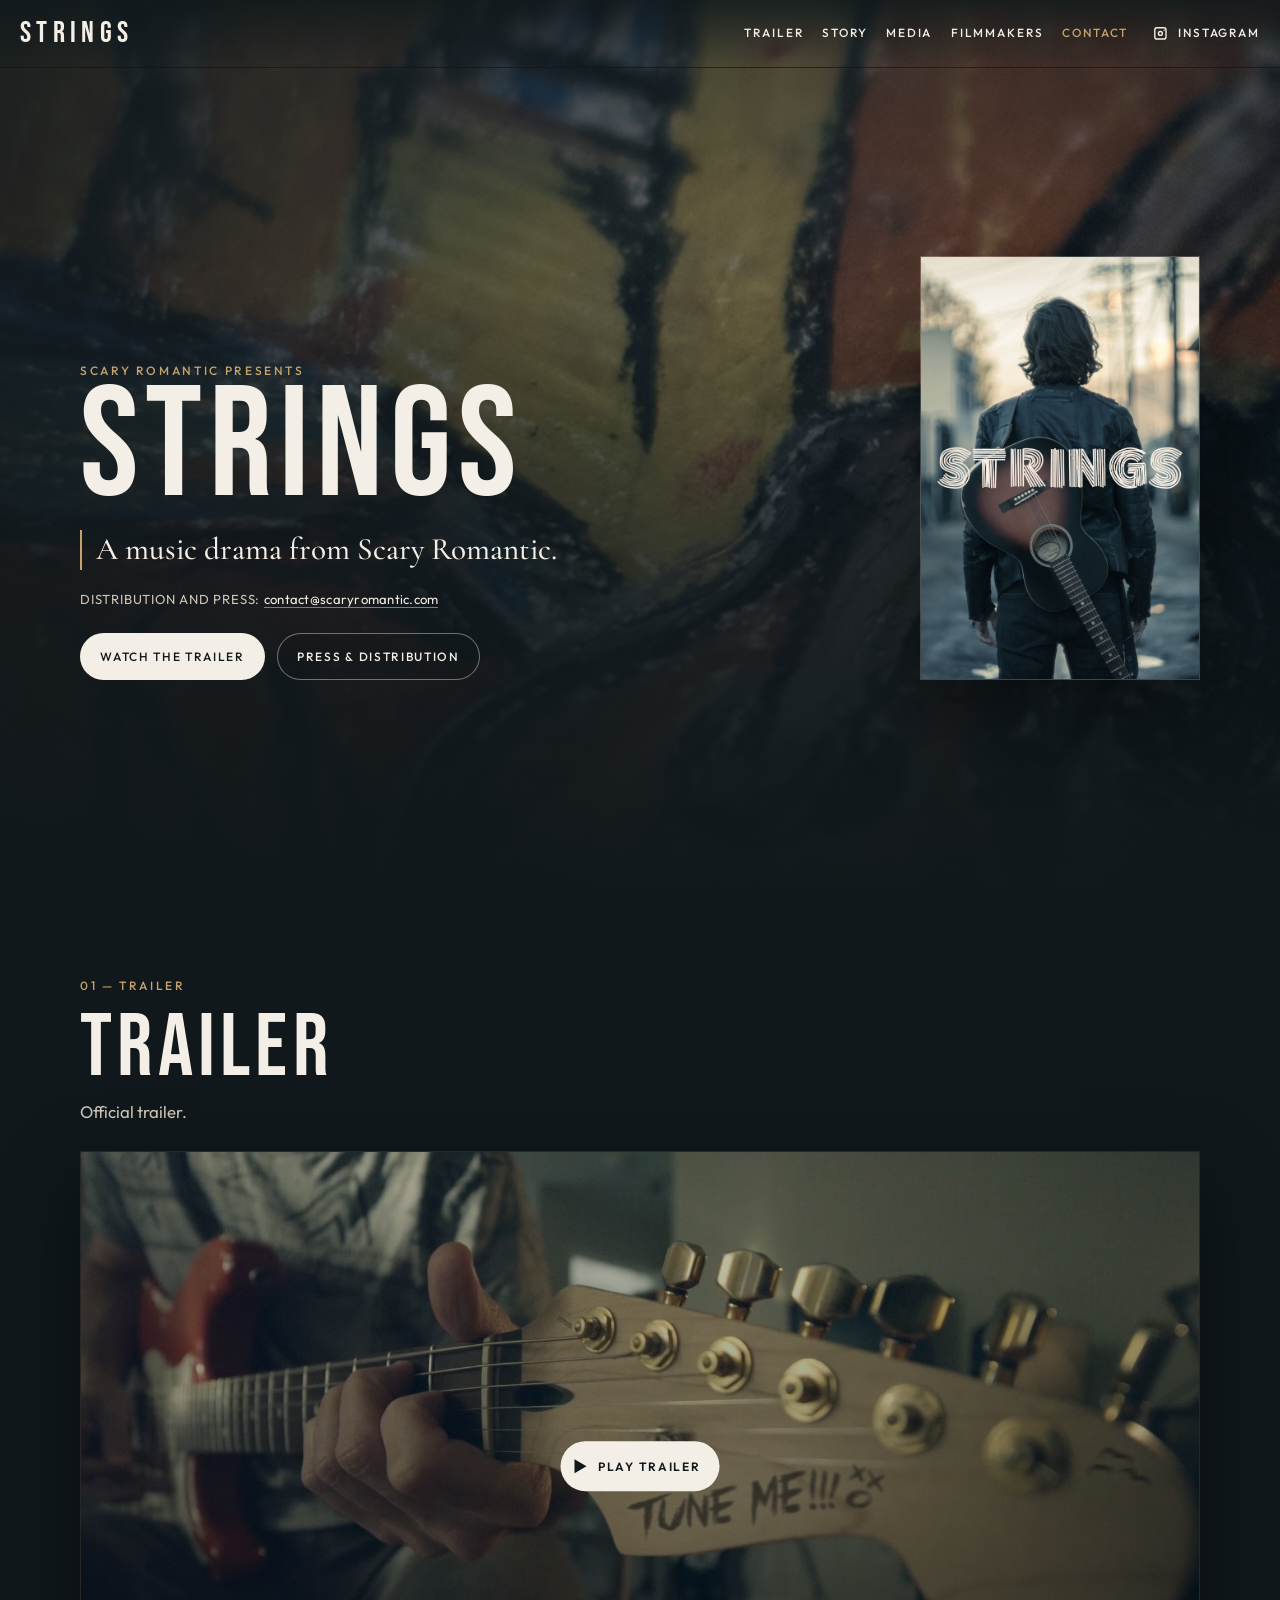
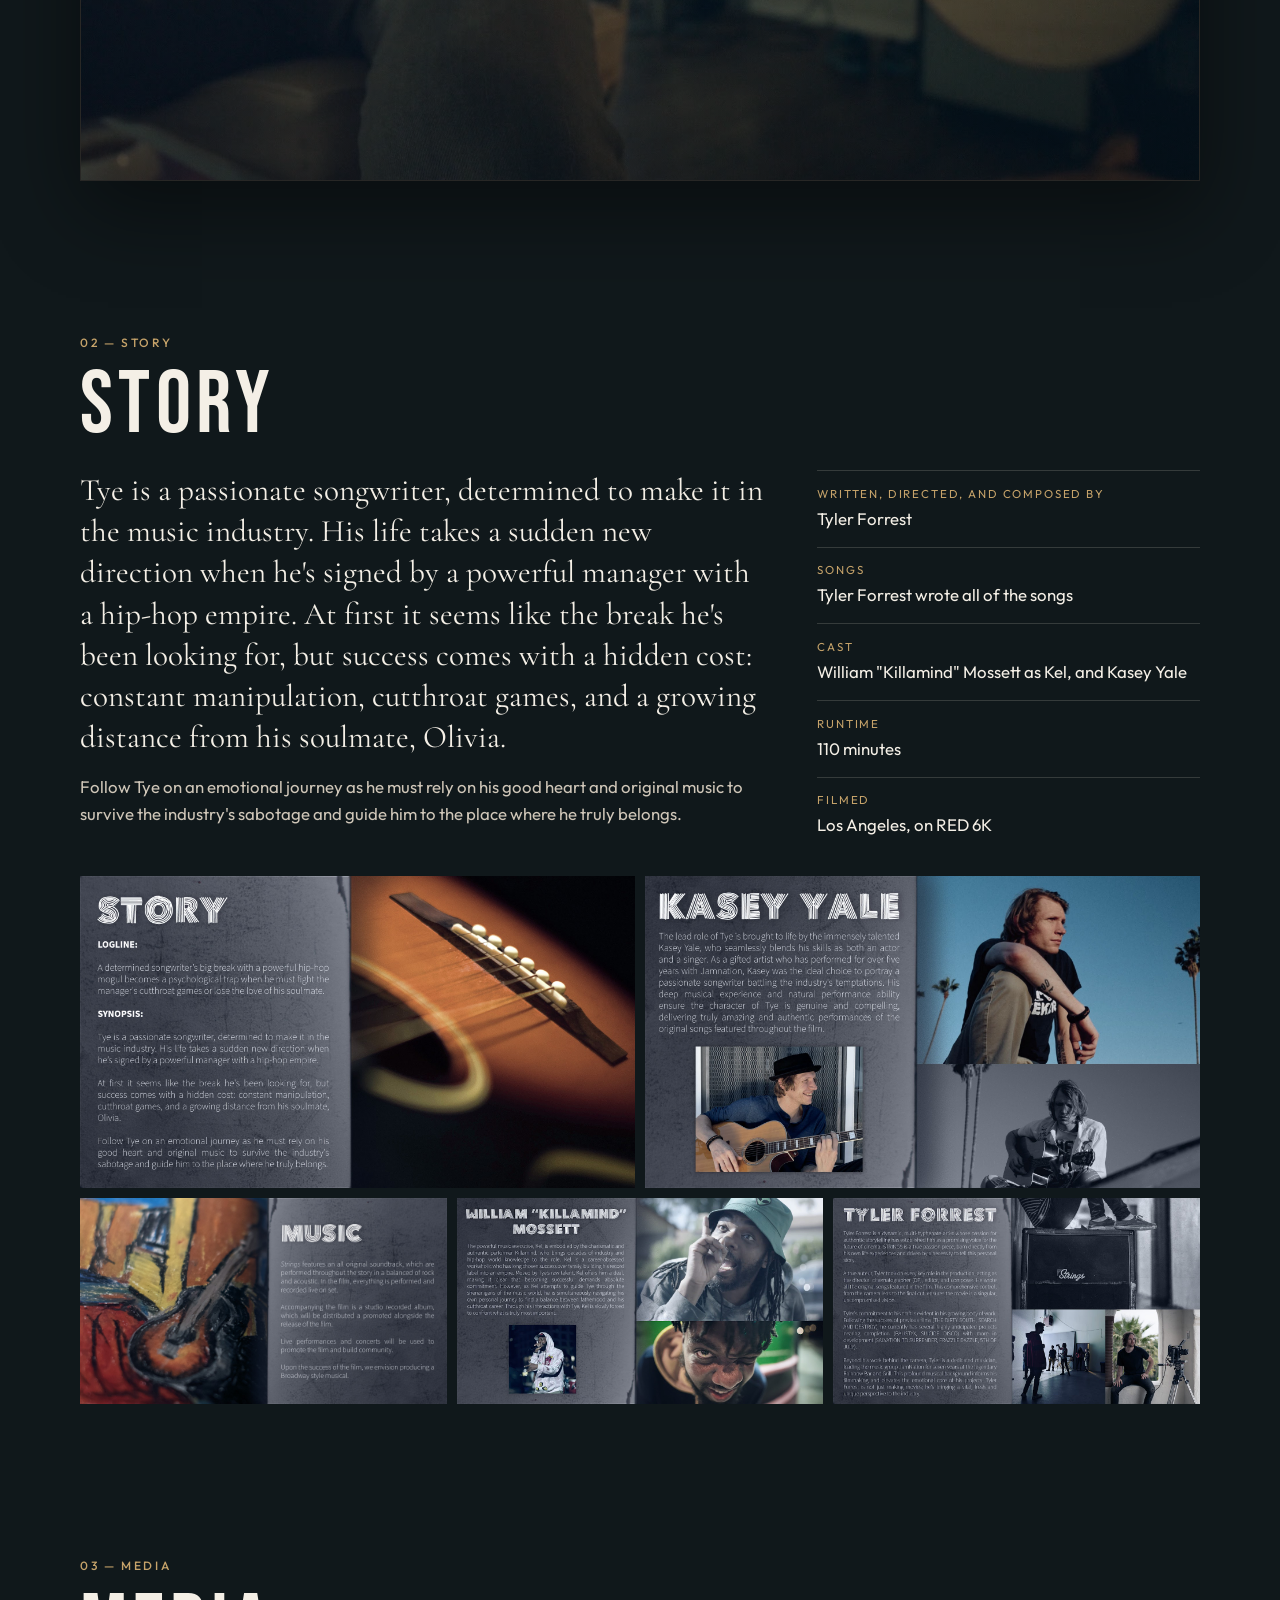
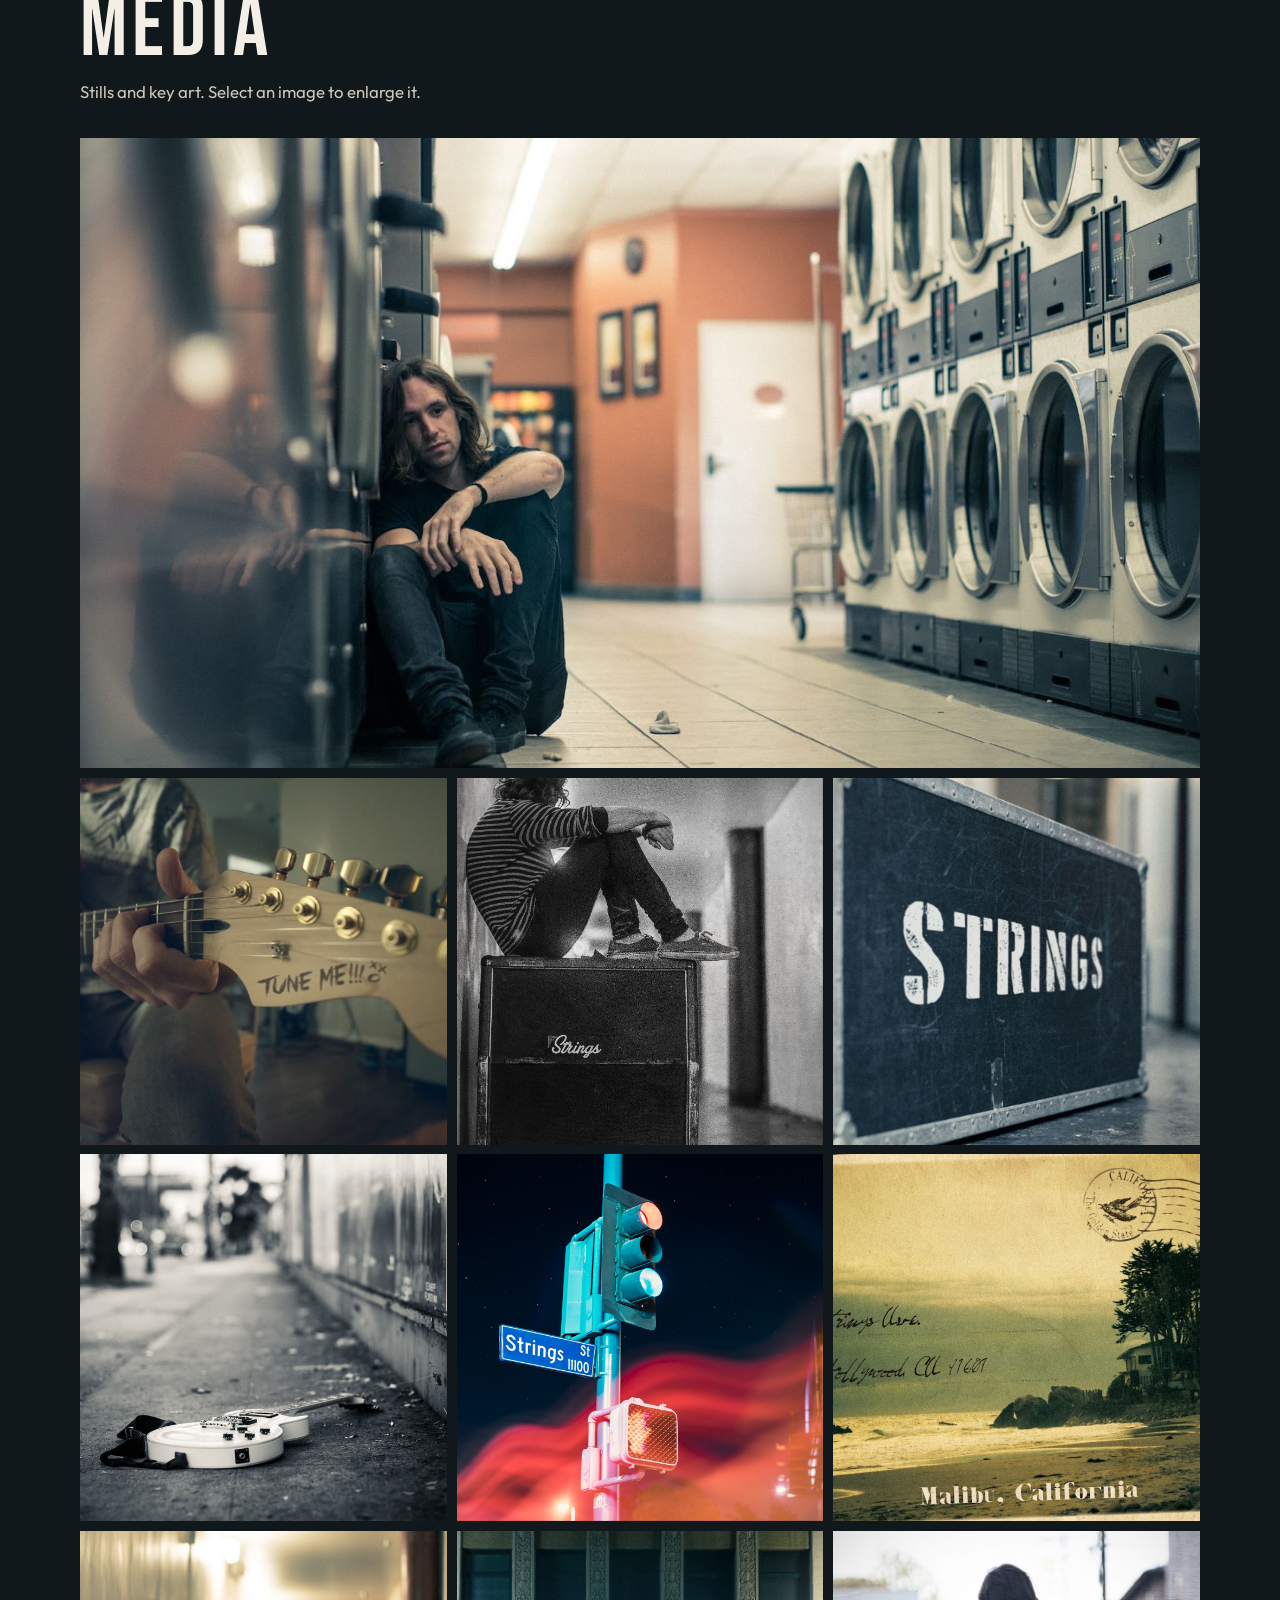
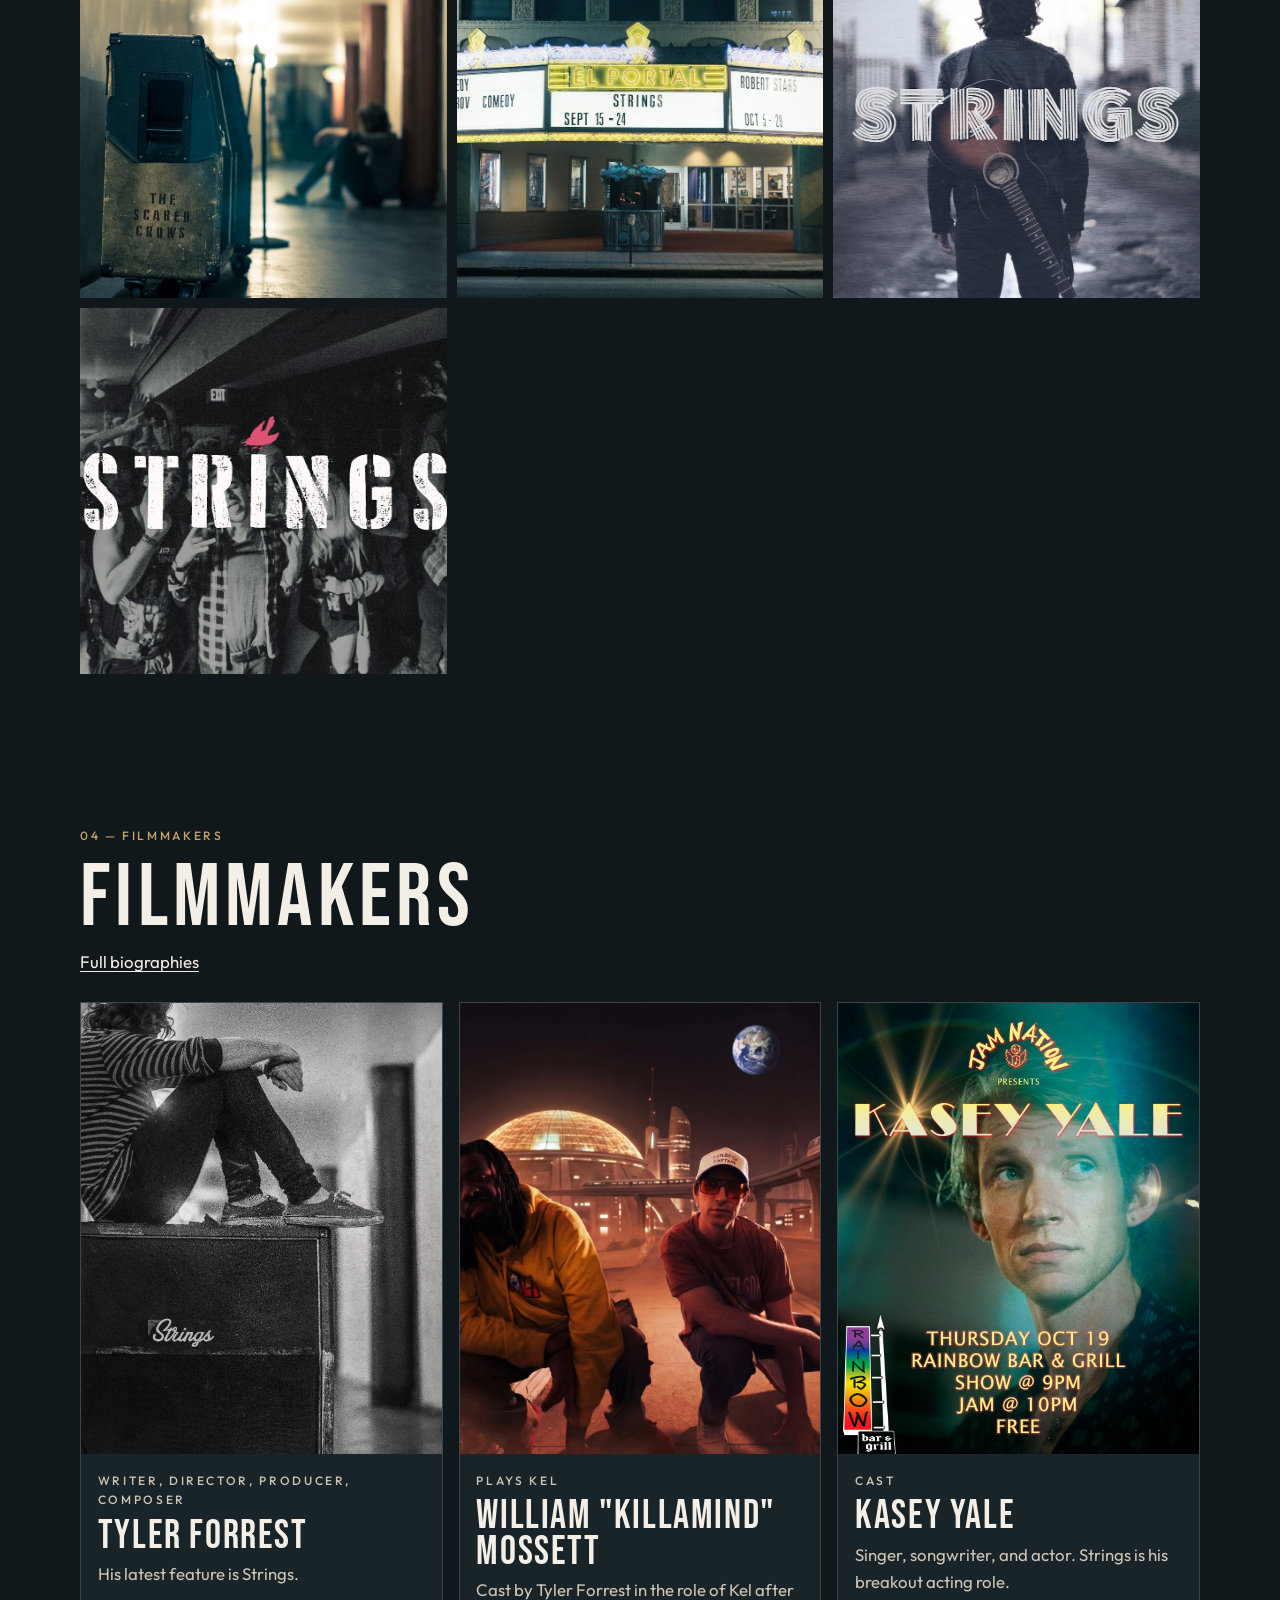
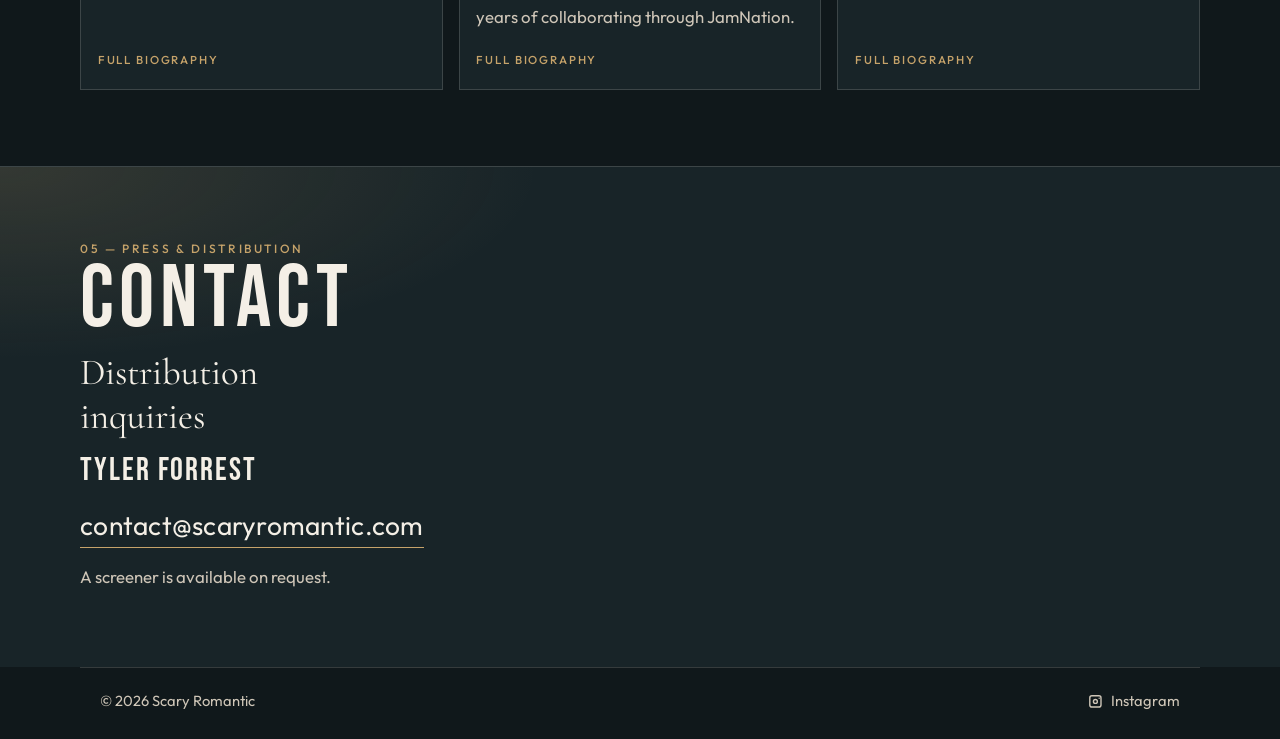
==== index.html @ 85b4a0a8 "Remove the Produced by credit from the story page. The hero line and the copyright footer stay.  Co-" ====
<!DOCTYPE html>
<html lang="en">
<head>
  <meta charset="utf-8">
  <meta name="viewport" content="width=device-width, initial-scale=1">
  <title>STRINGS — A music drama from Scary Romantic</title>
  <meta name="description" content="STRINGS, a music drama from Scary Romantic. Distribution and press: contact@scaryromantic.com.">
  <meta name="robots" content="index, follow">
  <meta name="theme-color" content="#10181b">
  <meta name="format-detection" content="telephone=no">
  <link rel="canonical" href="https://www.stringsofficial.com/">
  <meta property="og:type" content="video.movie">
  <meta property="og:site_name" content="STRINGS">
  <meta property="og:locale" content="en_US">
  <meta property="og:title" content="STRINGS">
  <meta property="og:description" content="A music drama from Scary Romantic.">
  <meta property="og:url" content="https://www.stringsofficial.com/">
  <meta property="og:image" content="https://www.stringsofficial.com/assets/hero.jpg">
  <meta property="og:image:width" content="860">
  <meta property="og:image:height" content="1080">
  <meta property="og:image:alt" content="A guitarist from STRINGS, seen from behind, seated and playing under a spotlight.">
  <meta name="twitter:card" content="summary_large_image">
  <meta name="twitter:title" content="STRINGS">
  <meta name="twitter:description" content="A music drama from Scary Romantic.">
  <meta name="twitter:image" content="https://www.stringsofficial.com/assets/hero.jpg">
  <meta name="twitter:image:alt" content="A guitarist from STRINGS, seen from behind, seated and playing under a spotlight.">
  <link rel="icon" href="favicon.svg" type="image/svg+xml">
  <link rel="preconnect" href="https://fonts.googleapis.com">
  <link rel="preconnect" href="https://fonts.gstatic.com" crossorigin>
  <link href="https://fonts.googleapis.com/css2?family=Bebas+Neue&family=Cormorant+Garamond:ital,wght@0,500;0,600;1,500&family=Outfit:wght@300;400;500;600&display=swap" rel="stylesheet">
  <link rel="stylesheet" href="css/styles.css">
  <link rel="preload" as="image" href="assets/hero.jpg">
  <script type="application/ld+json">
  {
    "@context": "https://schema.org",
    "@type": "Movie",
    "name": "Strings",
    "alternativeHeadline": "A music drama from Scary Romantic",
    "description": "Tye, a songwriter, signs with a powerful manager who runs a hip-hop empire. Success costs him through manipulation and cutthroat games, and it pulls him away from his soulmate Olivia. He gets through on his good heart and his original music.",
    "genre": "Music drama",
    "duration": "PT110M",
    "copyrightYear": 2026,
    "inLanguage": "en",
    "countryOfOrigin": {
      "@type": "Country",
      "name": "United States"
    },
    "locationCreated": {
      "@type": "Place",
      "name": "Los Angeles"
    },
    "url": "https://www.stringsofficial.com/",
    "image": [
      "https://www.stringsofficial.com/assets/poster.jpg",
      "https://www.stringsofficial.com/assets/hero.jpg"
    ],
    "director": { "@type": "Person", "name": "Tyler Forrest" },
    "author": { "@type": "Person", "name": "Tyler Forrest" },
    "musicBy": { "@type": "Person", "name": "Tyler Forrest" },
    "productionCompany": {
      "@type": "Organization",
      "name": "Scary Romantic",
      "email": "contact@scaryromantic.com"
    },
    "copyrightHolder": {
      "@type": "Organization",
      "name": "Scary Romantic"
    },
    "actor": [
      {
        "@type": "PerformanceRole",
        "actor": { "@type": "Person", "name": "William \"Killamind\" Mossett" },
        "characterName": "Kel"
      },
      { "@type": "Person", "name": "Kasey Yale" }
    ],
    "trailer": {
      "@type": "VideoObject",
      "name": "STRINGS trailer",
      "description": "Official trailer for STRINGS, a music drama from Scary Romantic.",
      "embedUrl": "https://www.youtube.com/embed/f74UleON9DM",
      "thumbnailUrl": "https://www.stringsofficial.com/assets/media-stage.jpg"
    },
    "sameAs": "https://instagram.com/stringsmovie"
  }
  </script>
</head>
<body>
  <a class="skip-link" href="#main">Skip to content</a>
  <header class="site-header">
    <a class="wordmark" href="#top">Strings</a>
    <button class="nav-toggle" type="button" aria-expanded="false" aria-controls="site-nav">
      <span class="nav-toggle-bars" aria-hidden="true"></span>
      <span class="visually-hidden">Menu</span>
    </button>
    <nav class="site-nav" id="site-nav" aria-label="Primary">
      <a href="#trailer">Trailer</a>
      <a href="#story">Story</a>
      <a href="#media">Media</a>
      <a href="#filmmakers">Filmmakers</a>
      <a href="#contact">Contact</a>
      <a class="nav-instagram" href="https://instagram.com/stringsmovie">
        <svg viewBox="0 0 24 24" aria-hidden="true"><path d="M7 3h10a4 4 0 0 1 4 4v10a4 4 0 0 1-4 4H7a4 4 0 0 1-4-4V7a4 4 0 0 1 4-4zm10 2H7a2 2 0 0 0-2 2v10a2 2 0 0 0 2 2h10a2 2 0 0 0 2-2V7a2 2 0 0 0-2-2zm-5 3.2A3.8 3.8 0 1 1 8.2 12 3.8 3.8 0 0 1 12 8.2zm0 2A1.8 1.8 0 1 0 13.8 12 1.8 1.8 0 0 0 12 10.2zM17.4 6.6a1 1 0 1 1-1 1 1 1 0 0 1 1-1z"/></svg>
        Instagram
      </a>
    </nav>
  </header>

  <main id="main">
    <section class="hero" id="top">
      <img class="hero-bg" src="assets/hero.jpg" alt="" width="860" height="1080" fetchpriority="high">
      <div class="hero-shade" aria-hidden="true"></div>
      <div class="hero-inner">
        <div class="hero-copy">
          <p class="eyebrow">Scary Romantic Presents</p>
          <h1>Strings</h1>
          <p class="lede">A music drama from Scary Romantic.</p>
          <p class="status-line">Distribution and press: <a href="mailto:contact@scaryromantic.com">contact@scaryromantic.com</a></p>
          <div class="hero-actions">
            <a class="button button-primary" href="#trailer">Watch the trailer</a>
            <a class="button button-ghost" href="#contact">Press &amp; distribution</a>
          </div>
        </div>
        <img class="poster-card" src="assets/poster.jpg" width="1349" height="2048" alt="STRINGS one-sheet poster. A guitarist sits on a stool under a spotlight." decoding="async">
      </div>
    </section>

    <section class="section" id="trailer">
      <div class="section-head">
        <p class="section-kicker">01 — Trailer</p>
        <h2 class="section-title">Trailer</h2>
        <p class="section-note">Official trailer.</p>
      </div>
      <div class="frame frame-16x9">
        <a class="trailer-facade" href="https://www.youtube.com/watch?v=f74UleON9DM" data-youtube="f74UleON9DM" hidden>
          <img src="assets/media-stage.jpg" width="1664" height="1080" alt="">
          <span class="play-badge"><span class="play-triangle" aria-hidden="true"></span> Play trailer</span>
        </a>
        <script>document.currentScript.previousElementSibling.hidden = false;</script>
        <noscript>
          <iframe src="https://www.youtube-nocookie.com/embed/f74UleON9DM" title="STRINGS official trailer" loading="lazy" allow="accelerometer; autoplay; clipboard-write; encrypted-media; gyroscope; picture-in-picture; web-share" allowfullscreen></iframe>
        </noscript>
      </div>
    </section>

    <section class="section" id="story">
      <div class="section-head">
        <p class="section-kicker">02 — Story</p>
        <h2 class="section-title">Story</h2>
      </div>
      <div class="story-layout">
        <div class="story-copy">
          <p class="synopsis">Tye is a passionate songwriter, determined to make it in the music industry. His life takes a sudden new direction when he's signed by a powerful manager with a hip-hop empire. At first it seems like the break he's been looking for, but success comes with a hidden cost: constant manipulation, cutthroat games, and a growing distance from his soulmate, Olivia.</p>
          <p>Follow Tye on an emotional journey as he must rely on his good heart and original music to survive the industry's sabotage and guide him to the place where he truly belongs.</p>
        </div>
        <dl class="credits">
          <div>
            <dt>Written, directed, and composed by</dt>
            <dd>Tyler Forrest</dd>
          </div>
          <div>
            <dt>Songs</dt>
            <dd>Tyler Forrest wrote all of the songs</dd>
          </div>
          <div>
            <dt>Cast</dt>
            <dd>William "Killamind" Mossett as Kel, and Kasey Yale</dd>
          </div>
          <div>
            <dt>Runtime</dt>
            <dd>110 minutes</dd>
          </div>
          <div>
            <dt>Filmed</dt>
            <dd>Los Angeles, on RED 6K</dd>
          </div>
        </dl>
      </div>
      <div class="stills">
        <button class="shot" type="button" data-lightbox>
          <img src="assets/story-studio.jpg" width="1920" height="1080" alt="Two musicians in a studio, one in a black cap and one in a black beanie, both holding acoustic guitars." loading="lazy" decoding="async">
        </button>
        <button class="shot" type="button" data-lightbox>
          <img src="assets/story-pair.jpg" width="1920" height="1080" alt="Two men stand together, one holding an acoustic guitar, against a dark background with a red light streak." loading="lazy" decoding="async">
        </button>
        <button class="shot" type="button" data-lightbox>
          <img src="assets/story-back.jpg" width="1920" height="1080" alt="A guitarist seen from behind, seated and playing under a bright spotlight." loading="lazy" decoding="async">
        </button>
        <button class="shot" type="button" data-lightbox>
          <img src="assets/story-stage.jpg" width="1280" height="720" alt="A guitarist sings into a microphone on a dark stage, with STRINGS on the screen behind him." loading="lazy" decoding="async">
        </button>
        <button class="shot" type="button" data-lightbox>
          <img src="assets/story-night.jpg" width="1280" height="720" alt="Still from STRINGS." loading="lazy" decoding="async">
        </button>
      </div>
    </section>

    <section class="section" id="media">
      <div class="section-head">
        <p class="section-kicker">03 — Media</p>
        <h2 class="section-title">Media</h2>
        <p class="section-note">Stills and key art. Select an image to enlarge it.</p>
      </div>
      <div class="gallery">
        <button class="shot" type="button" data-lightbox>
          <img src="assets/media-rooftop.jpg" width="2000" height="961" alt="Musicians on a rooftop at golden hour. One plays acoustic guitar while the other sits beside him." loading="lazy" decoding="async">
        </button>
        <button class="shot" type="button" data-lightbox>
          <img src="assets/media-stage.jpg" width="1664" height="1080" alt="A guitarist in a cap and white T-shirt performs on a dim stage." loading="lazy" decoding="async">
        </button>
        <button class="shot" type="button" data-lightbox>
          <img src="assets/media-closeup.jpg" width="1349" height="1349" alt="Close portrait of a bearded man in a black T-shirt, looking off camera." loading="lazy" decoding="async">
        </button>
        <button class="shot" type="button" data-lightbox>
          <img src="assets/media-mirror.jpg" width="2000" height="961" alt="A man in a black cap and white T-shirt takes a mirror selfie in a tiled bathroom." loading="lazy" decoding="async">
        </button>
        <button class="shot" type="button" data-lightbox>
          <img src="assets/media-square.jpg" width="1280" height="1280" alt="Still from STRINGS." loading="lazy" decoding="async">
        </button>
        <button class="shot" type="button" data-lightbox>
          <img src="assets/media-session.jpg" width="1280" height="1280" alt="Still from STRINGS." loading="lazy" decoding="async">
        </button>
        <button class="shot" type="button" data-lightbox>
          <img src="assets/media-wide.jpg" width="1280" height="615" alt="Still from STRINGS." loading="lazy" decoding="async">
        </button>
        <button class="shot" type="button" data-lightbox>
          <img src="assets/media-stand.jpg" width="1280" height="1754" alt="Still from STRINGS." loading="lazy" decoding="async">
        </button>
        <button class="shot" type="button" data-lightbox>
          <img src="assets/media-room.jpg" width="1280" height="831" alt="Still from STRINGS." loading="lazy" decoding="async">
        </button>
        <button class="shot" type="button" data-lightbox>
          <img src="assets/media-frame.jpg" width="1280" height="831" alt="Still from STRINGS." loading="lazy" decoding="async">
        </button>
        <button class="shot" type="button" data-lightbox>
          <img src="assets/media-detail.jpg" width="1280" height="831" alt="Still from STRINGS." loading="lazy" decoding="async">
        </button>
      </div>
    </section>

    <section class="section" id="filmmakers">
      <div class="section-head">
        <p class="section-kicker">04 — Filmmakers</p>
        <h2 class="section-title">Filmmakers</h2>
        <p class="section-note"><a href="filmmakers/">Full biographies</a></p>
      </div>
      <div class="cast-grid">
        <article class="cast-card">
          <img class="crop-tyler" src="assets/media-closeup.jpg" width="1349" height="1349" alt="Tyler Forrest in a black T-shirt." loading="lazy" decoding="async">
          <div class="cast-body">
            <p class="section-kicker">Writer, director, producer, composer</p>
            <h3>Tyler Forrest</h3>
            <p>His latest feature is Strings.</p>
            <a class="text-link" href="filmmakers/#tyler">Full biography</a>
          </div>
        </article>
        <article class="cast-card">
          <img class="crop-william" src="assets/william-mossett.jpg" width="1180" height="1143" alt="William Killamind Mossett, in a black cap and dark jacket, smiling in a mirror selfie." loading="lazy" decoding="async">
          <div class="cast-body">
            <p class="section-kicker">Plays Kel</p>
            <h3>William "Killamind" Mossett</h3>
            <p>Cast by Tyler Forrest in the role of Kel after years of collaborating through JamNation.</p>
            <a class="text-link" href="filmmakers/#william">Full biography</a>
          </div>
        </article>
        <article class="cast-card">
          <img class="crop-kasey" src="assets/kasey-yale.jpg" width="1116" height="1500" alt="Kasey Yale, in a white T-shirt and silver chain, looking into the camera." loading="lazy" decoding="async">
          <div class="cast-body">
            <p class="section-kicker">Cast</p>
            <h3>Kasey Yale</h3>
            <p>Singer, songwriter, and actor. Strings is his breakout acting role.</p>
            <a class="text-link" href="filmmakers/#kasey">Full biography</a>
          </div>
        </article>
      </div>
    </section>

    <section class="contact-band" id="contact">
      <div class="contact-inner">
        <p class="section-kicker">05 — Press &amp; distribution</p>
        <h2 class="section-title">Contact</h2>
        <p class="contact-lead">Distribution inquiries</p>
        <p class="contact-name">Tyler Forrest</p>
        <a class="contact-email" href="mailto:contact@scaryromantic.com">contact@scaryromantic.com</a>
        <p class="contact-note">A screener is available on request.</p>
      </div>
    </section>
  </main>

  <footer class="site-footer">
    <p>© 2026 Scary Romantic</p>
    <a href="https://instagram.com/stringsmovie">
      <svg viewBox="0 0 24 24" aria-hidden="true"><path d="M7 3h10a4 4 0 0 1 4 4v10a4 4 0 0 1-4 4H7a4 4 0 0 1-4-4V7a4 4 0 0 1 4-4zm10 2H7a2 2 0 0 0-2 2v10a2 2 0 0 0 2 2h10a2 2 0 0 0 2-2V7a2 2 0 0 0-2-2zm-5 3.2A3.8 3.8 0 1 1 8.2 12 3.8 3.8 0 0 1 12 8.2zm0 2A1.8 1.8 0 1 0 13.8 12 1.8 1.8 0 0 0 12 10.2zM17.4 6.6a1 1 0 1 1-1 1 1 1 0 0 1 1-1z"/></svg>
      Instagram
    </a>
  </footer>

  <dialog class="lightbox" aria-label="Enlarged still">
    <button class="lightbox-close" type="button" data-close aria-label="Close">×</button>
    <img alt="">
  </dialog>
  <script src="js/site.js"></script>
</body>
</html>
---- css/styles.css ----
:root {
  --ink: #10181b;
  --ink-2: #182428;
  --ink-3: #243237;
  --cream: #f4efe6;
  --cream-dim: #cfc6b8;
  --brass: #c6a36a;
  --brass-deep: #8c6d3e;
  --line: rgba(244, 239, 230, 0.16);
  --shadow: 0 30px 80px rgba(0, 0, 0, 0.45);
  --header: 4.25rem;
  --measure: 68ch;
  --serif: "Cormorant Garamond", "Palatino Linotype", Palatino, serif;
  --sans: "Outfit", "Avenir Next", "Segoe UI", sans-serif;
  --display: "Bebas Neue", "Arial Narrow", Impact, sans-serif;
  color-scheme: dark;
}

*,
*::before,
*::after {
  box-sizing: border-box;
}

html {
  scroll-behavior: smooth;
  scroll-padding-top: var(--header);
  background: var(--ink);
}

body {
  margin: 0;
  background: var(--ink);
  color: var(--cream);
  font-family: var(--sans);
  font-weight: 400;
  font-size: 1.05rem;
  line-height: 1.6;
  text-rendering: optimizeLegibility;
}

body.nav-open {
  overflow: hidden;
}

img {
  max-width: 100%;
  height: auto;
  display: block;
}

a {
  color: inherit;
  text-decoration-thickness: 1px;
  text-underline-offset: 0.18em;
}

a:hover {
  color: var(--brass);
}

:focus-visible {
  outline: 2px solid var(--brass);
  outline-offset: 3px;
}

::selection {
  background: var(--brass);
  color: var(--ink);
}

.skip-link {
  position: absolute;
  left: 1rem;
  top: -4rem;
  z-index: 50;
  background: var(--cream);
  color: var(--ink);
  padding: 0.6rem 0.9rem;
  font-size: 0.9rem;
}

.skip-link:focus {
  top: 0.75rem;
}

.site-header {
  position: fixed;
  inset: 0 0 auto 0;
  z-index: 30;
  display: flex;
  align-items: center;
  justify-content: space-between;
  gap: 1rem;
  min-height: var(--header);
  padding: 0.75rem max(1.25rem, env(safe-area-inset-right)) 0.75rem max(1.25rem, env(safe-area-inset-left));
  background: linear-gradient(180deg, rgba(16, 24, 27, 0.78), rgba(16, 24, 27, 0));
  border-bottom: 1px solid transparent;
  transition: background 0.2s ease, border-color 0.2s ease;
}

.site-header.is-solid {
  background: rgba(16, 24, 27, 0.92);
  border-bottom-color: var(--line);
  backdrop-filter: blur(16px);
}

.visually-hidden {
  position: absolute;
  width: 1px;
  height: 1px;
  padding: 0;
  margin: -1px;
  overflow: hidden;
  clip: rect(0 0 0 0);
  white-space: nowrap;
  border: 0;
}

.wordmark,
.nav-toggle {
  position: relative;
  z-index: 40;
}

.wordmark {
  font-family: var(--display);
  font-size: 1.85rem;
  letter-spacing: 0.18em;
  line-height: 1;
  text-decoration: none;
  text-transform: uppercase;
  color: var(--cream);
}

.wordmark:hover {
  color: var(--cream);
}

.nav-toggle {
  display: inline-flex;
  align-items: center;
  justify-content: center;
  width: 2.75rem;
  height: 2.75rem;
  border: 1px solid var(--line);
  background: rgba(16, 24, 27, 0.55);
  color: var(--cream);
  border-radius: 999px;
  cursor: pointer;
}

.nav-toggle-bars,
.nav-toggle-bars::before,
.nav-toggle-bars::after {
  display: block;
  width: 1rem;
  height: 1px;
  background: currentColor;
  position: relative;
  transition: transform 0.2s ease, top 0.2s ease, background 0.2s ease;
}

.nav-toggle-bars::before,
.nav-toggle-bars::after {
  content: "";
  position: absolute;
  left: 0;
}

.nav-toggle-bars::before {
  top: -5px;
}

.nav-toggle-bars::after {
  top: 5px;
}

.nav-toggle[aria-expanded="true"] .nav-toggle-bars {
  background: transparent;
}

.nav-toggle[aria-expanded="true"] .nav-toggle-bars::before {
  top: 0;
  transform: rotate(45deg);
}

.nav-toggle[aria-expanded="true"] .nav-toggle-bars::after {
  top: 0;
  transform: rotate(-45deg);
}

.site-nav {
  display: none;
}

.site-nav.is-open {
  display: flex;
  position: fixed;
  inset: 0;
  background: rgba(10, 16, 18, 0.98);
  flex-direction: column;
  align-items: flex-start;
  justify-content: center;
  gap: 0.15rem;
  padding: 5.5rem max(1.5rem, env(safe-area-inset-right)) 2rem max(1.75rem, env(safe-area-inset-left));
  z-index: 25;
  overflow-y: auto;
}

.site-nav a {
  text-decoration: none;
  font-family: var(--display);
  font-size: 2.35rem;
  letter-spacing: 0.08em;
  text-transform: uppercase;
  color: var(--cream);
  padding: 0.15rem 0;
  line-height: 1.05;
}

.site-nav a[aria-current="page"],
.site-nav a[aria-current="true"] {
  color: var(--brass);
}

.nav-instagram {
  display: inline-flex;
  align-items: center;
  gap: 0.55rem;
  margin-top: 1.1rem;
  font-family: var(--sans);
  font-size: 0.82rem;
  letter-spacing: 0.16em;
}

.nav-instagram svg,
.site-footer svg {
  width: 1.05rem;
  height: 1.05rem;
  fill: currentColor;
}

@media (min-width: 900px) {
  .nav-toggle {
    display: none;
  }

  .site-nav,
  .site-nav.is-open {
    display: flex;
    position: static;
    inset: auto;
    background: transparent;
    flex-direction: row;
    align-items: center;
    justify-content: flex-end;
    gap: 1.15rem;
    padding: 0;
  }

  .site-nav a {
    font-family: var(--sans);
    padding: 0.35rem 0;
    font-size: 0.74rem;
    letter-spacing: 0.16em;
    font-weight: 500;
  }

  .nav-instagram {
    margin-top: 0;
    margin-left: 0.35rem;
    font-size: 0.74rem;
  }
}

.hero {
  position: relative;
  min-height: 100vh;
  min-height: 100svh;
  display: grid;
  align-items: end;
  padding: calc(var(--header) + 1.25rem) max(1.25rem, env(safe-area-inset-right)) 2.75rem max(1.25rem, env(safe-area-inset-left));
  overflow: hidden;
}

.hero-bg {
  position: absolute;
  inset: 0;
  width: 100%;
  height: 100%;
  object-fit: cover;
  object-position: center 42%;
}

.hero-shade {
  position: absolute;
  inset: 0;
  background:
    linear-gradient(180deg, rgba(16, 24, 27, 0.55) 0%, rgba(16, 24, 27, 0.18) 32%, rgba(16, 24, 27, 0.78) 72%, var(--ink) 100%),
    linear-gradient(90deg, rgba(16, 24, 27, 0.84) 0%, rgba(16, 24, 27, 0.42) 52%, rgba(16, 24, 27, 0.12) 100%);
}

.hero-inner {
  position: relative;
  z-index: 1;
  width: min(1120px, 100%);
  margin: 0 auto;
  display: grid;
  gap: 1.75rem;
  align-items: end;
}

.hero-copy {
  min-width: 0;
  container-type: inline-size;
}

.eyebrow,
.section-kicker {
  margin: 0;
  color: var(--brass);
  font-size: 0.75rem;
  letter-spacing: 0.22em;
  text-transform: uppercase;
  font-weight: 500;
}

.hero h1,
.page-hero h1,
.section-title,
.person h2,
.person h3,
.cast-card h3 {
  font-family: var(--display);
  font-weight: 400;
  letter-spacing: 0.06em;
  line-height: 0.88;
  margin: 0.15rem 0 0;
  text-transform: uppercase;
}

.hero h1 {
  font-size: clamp(4.1rem, 17vw, 9.6rem);
  letter-spacing: 0.045em;
  line-height: 0.84;
}

@supports (width: 1cqi) {
  .hero h1 {
    font-size: clamp(4.1rem, 22cqi, 9.8rem);
  }
}

.lede {
  margin: 1rem 0 0;
  max-width: 22em;
  padding-left: 0.9rem;
  border-left: 2px solid var(--brass);
  font-family: var(--serif);
  font-size: clamp(1.4rem, 2.5vw, 1.95rem);
  font-weight: 500;
  line-height: 1.28;
  color: var(--cream);
}

.status-line {
  margin: 1.15rem 0 0;
  max-width: 40rem;
  color: var(--cream-dim);
  font-size: 0.82rem;
  letter-spacing: 0.06em;
  text-transform: uppercase;
  line-height: 1.65;
}

.status-line a {
  color: var(--cream);
  text-decoration: none;
  letter-spacing: 0.02em;
  text-transform: none;
  border-bottom: 1px solid rgba(198, 163, 106, 0.7);
  overflow-wrap: anywhere;
}

.status-line a:hover {
  color: var(--brass);
}

.hero-actions {
  display: flex;
  flex-wrap: wrap;
  gap: 0.75rem;
  margin-top: 1.45rem;
}

.button {
  display: inline-flex;
  align-items: center;
  justify-content: center;
  min-height: 2.9rem;
  padding: 0.7rem 1.2rem;
  border-radius: 999px;
  border: 1px solid transparent;
  text-decoration: none;
  letter-spacing: 0.14em;
  text-transform: uppercase;
  font-size: 0.75rem;
  font-weight: 500;
}

.button-primary {
  background: var(--cream);
  color: var(--ink);
}

.button-primary:hover {
  background: var(--brass);
  color: var(--ink);
}

.button-primary:focus-visible {
  outline-color: var(--cream);
}

.button-ghost {
  border-color: rgba(244, 239, 230, 0.42);
  color: var(--cream);
  background: rgba(16, 24, 27, 0.25);
}

.button-ghost:hover {
  border-color: var(--brass);
  color: var(--brass);
}

.poster-card {
  justify-self: start;
  width: min(210px, 58vw);
  box-shadow: var(--shadow);
  border: 1px solid rgba(244, 239, 230, 0.2);
}

@media (min-width: 900px) {
  .hero {
    align-items: center;
    padding-top: calc(var(--header) + 2rem);
    padding-bottom: 4rem;
  }

  .hero-inner {
    grid-template-columns: minmax(0, 1fr) minmax(220px, 280px);
    gap: 3rem;
  }

  .poster-card {
    width: 100%;
    max-width: 280px;
    justify-self: end;
  }
}

.section,
.page-hero,
.hero,
.contact-band {
  scroll-margin-top: calc(var(--header) + 0.5rem);
}

.section {
  width: min(1120px, calc(100% - 2.5rem));
  margin: 0 auto;
  padding: 4.75rem 0;
}

.section-tight {
  padding-top: 1.25rem;
}

.section-title {
  font-size: clamp(3.2rem, 8vw, 5.5rem);
}

.section-head {
  display: grid;
  gap: 0.75rem;
  margin-bottom: 1.6rem;
  align-items: end;
}

.section-note {
  margin: 0;
  max-width: 42rem;
  color: var(--cream-dim);
}

.section-note a {
  color: var(--cream);
}

.frame {
  position: relative;
  background: #000;
  border: 1px solid var(--line);
  box-shadow: var(--shadow);
  overflow: hidden;
}

.frame-16x9 {
  aspect-ratio: 16 / 9;
}

.frame iframe,
.trailer-facade:not([hidden]) {
  position: absolute;
  inset: 0;
  width: 100%;
  height: 100%;
  border: 0;
}

.trailer-facade {
  padding: 0;
  cursor: pointer;
  background: #000;
  color: inherit;
  text-decoration: none;
}

.trailer-facade img {
  width: 100%;
  height: 100%;
  object-fit: cover;
  transition: transform 0.6s ease;
}

.trailer-facade::after {
  content: "";
  position: absolute;
  inset: 0;
  background:
    linear-gradient(180deg, rgba(8, 12, 14, 0.05), rgba(8, 12, 14, 0.45)),
    rgba(8, 12, 14, 0.18);
}

.trailer-facade:hover img,
.trailer-facade:focus-visible img {
  transform: scale(1.03);
}

.play-badge {
  position: absolute;
  z-index: 1;
  left: 50%;
  top: 50%;
  transform: translate(-50%, -50%);
  display: inline-flex;
  align-items: center;
  gap: 0.75rem;
  min-height: 3.1rem;
  padding: 0.7rem 1.2rem 0.7rem 0.85rem;
  border-radius: 999px;
  background: var(--cream);
  color: var(--ink);
  letter-spacing: 0.14em;
  text-transform: uppercase;
  font-size: 0.75rem;
  font-weight: 600;
  white-space: nowrap;
}

.play-triangle {
  width: 0;
  height: 0;
  border-style: solid;
  border-width: 7px 0 7px 12px;
  border-color: transparent transparent transparent currentColor;
}

.trailer-facade:hover .play-badge,
.trailer-facade:focus-visible .play-badge {
  background: var(--brass);
}

.frame:has(.trailer-facade:focus-visible) {
  outline: 2px solid var(--brass);
  outline-offset: 3px;
}

.trailer-facade:focus-visible {
  outline: none;
}

.story-layout {
  display: grid;
  gap: 2rem;
}

.story-copy p {
  margin: 0 0 1rem;
  color: var(--cream-dim);
  font-size: 1.05rem;
}

.story-copy p.synopsis {
  font-family: var(--serif);
  font-size: clamp(1.5rem, 2.6vw, 1.95rem);
  line-height: 1.32;
  color: var(--cream);
}

.credits {
  display: grid;
  gap: 0.9rem 2rem;
  margin: 0;
  padding: 0;
}

.credits div {
  display: grid;
  gap: 0.15rem;
  padding-top: 0.85rem;
  border-top: 1px solid var(--line);
}

.credits dt {
  color: var(--brass);
  font-size: 0.72rem;
  letter-spacing: 0.16em;
  text-transform: uppercase;
}

.credits dd {
  margin: 0;
}

@media (min-width: 860px) {
  .story-layout {
    grid-template-columns: minmax(0, 1.35fr) minmax(240px, 0.75fr);
    gap: 3rem;
    align-items: start;
  }

  .credits {
    position: sticky;
    top: calc(var(--header) + 1.25rem);
  }
}

.stills,
.gallery {
  display: grid;
  gap: 0.6rem;
  margin-top: 2rem;
}

.gallery {
  grid-template-columns: 1fr 1fr;
}

.shot {
  padding: 0;
  border: 0;
  background: var(--ink-2);
  cursor: zoom-in;
  color: inherit;
  text-align: left;
  overflow: hidden;
  display: block;
  width: 100%;
}

.shot img {
  width: 100%;
  height: 100%;
  object-fit: cover;
  transition: transform 0.55s ease;
}

.shot:hover img,
.shot:focus-visible img {
  transform: scale(1.035);
}

.shot:focus-visible {
  outline: 2px solid var(--brass);
  outline-offset: -3px;
}

.stills .shot,
.gallery .shot {
  aspect-ratio: 1;
}

.stills .shot {
  aspect-ratio: 16 / 9;
}

.gallery .shot:first-child {
  grid-column: 1 / -1;
  aspect-ratio: 16 / 9;
}

@media (min-width: 720px) {
  .stills {
    grid-template-columns: 1fr 1fr;
  }
}

@media (min-width: 900px) {
  .gallery {
    grid-template-columns: 1fr 1fr 1fr;
  }
}

@media (min-width: 1020px) {
  .stills {
    grid-template-columns: repeat(6, 1fr);
  }

  .stills .shot {
    grid-column: span 2;
  }

  .stills .shot:nth-child(1),
  .stills .shot:nth-child(2) {
    grid-column: span 3;
  }
}

.cast-grid {
  display: grid;
  gap: 1rem;
}

.cast-card {
  display: flex;
  flex-direction: column;
  min-width: 0;
  background: var(--ink-2);
  border: 1px solid var(--line);
}

.cast-card img {
  width: 100%;
  aspect-ratio: 4 / 5;
  object-fit: cover;
}

.cast-card .crop-tyler {
  object-position: center 42%;
}

.cast-card .crop-william {
  object-position: center 40%;
}

.cast-card .crop-kasey {
  object-position: center 12%;
}

.cast-body {
  display: flex;
  flex-direction: column;
  gap: 0.45rem;
  flex: 1;
  padding: 1.05rem 1.05rem 1.2rem;
}

.cast-card h3 {
  font-size: clamp(1.9rem, 4vw, 2.5rem);
  letter-spacing: 0.04em;
}

.cast-body p {
  margin: 0;
  color: var(--cream-dim);
}

.text-link {
  margin-top: auto;
  padding-top: 0.85rem;
  text-decoration: none;
  letter-spacing: 0.16em;
  text-transform: uppercase;
  font-size: 0.72rem;
  font-weight: 500;
  color: var(--brass);
}

.text-link:hover {
  color: var(--cream);
}

@media (min-width: 800px) {
  .cast-grid {
    grid-template-columns: repeat(3, minmax(0, 1fr));
    align-items: stretch;
  }
}

.people {
  display: grid;
  gap: 3rem;
}

.person {
  display: grid;
  gap: 1.25rem;
  padding-top: 2rem;
  border-top: 1px solid var(--line);
  scroll-margin-top: calc(var(--header) + 0.75rem);
}

.person h2,
.person h3 {
  font-size: clamp(2.2rem, 5vw, 3.4rem);
  line-height: 0.95;
}

.role {
  margin: 0.35rem 0 0;
  color: var(--brass);
  letter-spacing: 0.14em;
  text-transform: uppercase;
  font-size: 0.75rem;
}

.person-copy p {
  margin: 0.9rem 0 0;
  color: var(--cream-dim);
  max-width: 68ch;
}

.person-copy p:first-child {
  margin-top: 0;
}

.person-photo {
  width: min(100%, 460px);
  border: 1px solid var(--line);
}

@media (min-width: 860px) {
  .person {
    grid-template-columns: 280px minmax(0, 1fr);
    gap: 2rem;
    align-items: start;
  }

  .person-photo {
    width: 100%;
    position: sticky;
    top: calc(var(--header) + 1rem);
  }
}

.contact-band {
  border-top: 1px solid var(--line);
  background:
    radial-gradient(900px 320px at 0% 0%, rgba(198, 163, 106, 0.16), transparent 60%),
    var(--ink-2);
}

.contact-inner,
.contact-panel {
  width: min(1120px, calc(100% - 2.5rem));
  margin: 0 auto;
  padding: 4.5rem 0 4.75rem;
}

.contact-panel .section-title {
  font-size: clamp(2.6rem, 6vw, 4.2rem);
}

.contact-panel {
  display: grid;
  gap: 1.25rem;
  width: auto;
  margin-top: 3rem;
  padding: 1.5rem;
  background:
    linear-gradient(160deg, rgba(198, 163, 106, 0.14), transparent 42%),
    var(--ink-2);
  border: 1px solid var(--line);
}

.contact-follow {
  margin-top: 3rem;
}

.screener,
.contact-lead {
  margin: 0.8rem 0 0;
  font-family: var(--serif);
  font-size: clamp(1.7rem, 3vw, 2.3rem);
  line-height: 1.2;
  max-width: 16ch;
  color: var(--cream);
}

.contact-email {
  display: inline-block;
  margin-top: 1.1rem;
  font-size: clamp(1.15rem, 2.4vw, 1.65rem);
  letter-spacing: 0.01em;
  text-decoration: none;
  border-bottom: 1px solid var(--brass);
  overflow-wrap: anywhere;
}

.contact-note,
.contact-name {
  margin: 1rem 0 0;
  color: var(--cream-dim);
}

.contact-name {
  font-family: var(--display);
  font-size: 2rem;
  letter-spacing: 0.06em;
  line-height: 1;
  text-transform: uppercase;
  color: var(--cream);
}

.contact-list {
  list-style: none;
  margin: 0.8rem 0 0;
  padding: 0;
  display: grid;
  gap: 0.45rem;
}

.contact-list a {
  text-decoration: none;
  border-bottom: 1px solid rgba(198, 163, 106, 0.45);
}

@media (min-width: 800px) {
  .contact-panel {
    grid-template-columns: 1.1fr 0.9fr;
    align-items: end;
    padding: 2.25rem;
  }
}

.page-hero {
  padding: calc(var(--header) + 2.5rem) max(1.25rem, env(safe-area-inset-right)) 0.5rem max(1.25rem, env(safe-area-inset-left));
  width: min(1120px, 100%);
  margin: 0 auto;
}

.page-hero h1 {
  font-size: clamp(4rem, 12vw, 7rem);
}

.page-hero .lede {
  max-width: 36rem;
  border-left: 0;
  padding-left: 0;
  color: var(--cream-dim);
  font-size: clamp(1.25rem, 2.2vw, 1.6rem);
}

.banner-still {
  margin-top: 1.6rem;
  width: 100%;
  border: 1px solid var(--line);
}

.site-footer {
  border-top: 1px solid var(--line);
  padding: 1.35rem max(1.25rem, env(safe-area-inset-right)) calc(1.6rem + env(safe-area-inset-bottom)) max(1.25rem, env(safe-area-inset-left));
  display: flex;
  flex-wrap: wrap;
  gap: 0.75rem 1.5rem;
  justify-content: space-between;
  align-items: center;
  width: min(1120px, 100%);
  margin: 0 auto;
  color: var(--cream-dim);
  font-size: 0.92rem;
}

.site-footer p {
  margin: 0;
}

.site-footer a {
  text-decoration: none;
  display: inline-flex;
  align-items: center;
  gap: 0.45rem;
}

.lightbox {
  width: min(1100px, calc(100vw - 2rem));
  max-height: calc(100vh - 2rem);
  max-height: calc(100dvh - 2rem);
  padding: 0;
  border: 0;
  background: transparent;
  color: var(--cream);
}

.lightbox::backdrop {
  background: rgba(6, 10, 12, 0.9);
}

.lightbox img {
  width: 100%;
  max-height: calc(100vh - 4rem);
  max-height: calc(100dvh - 4rem);
  object-fit: contain;
  margin: 0 auto;
}

.lightbox-close {
  position: absolute;
  top: 0.4rem;
  right: 0.4rem;
  width: 2.75rem;
  height: 2.75rem;
  border-radius: 999px;
  border: 1px solid var(--line);
  background: rgba(16, 24, 27, 0.86);
  color: var(--cream);
  cursor: pointer;
  font-size: 1.4rem;
  line-height: 1;
}

@media (prefers-reduced-motion: reduce) {
  html {
    scroll-behavior: auto;
  }

  .shot img,
  .trailer-facade img,
  .nav-toggle-bars,
  .nav-toggle-bars::before,
  .nav-toggle-bars::after {
    transition: none;
  }
}
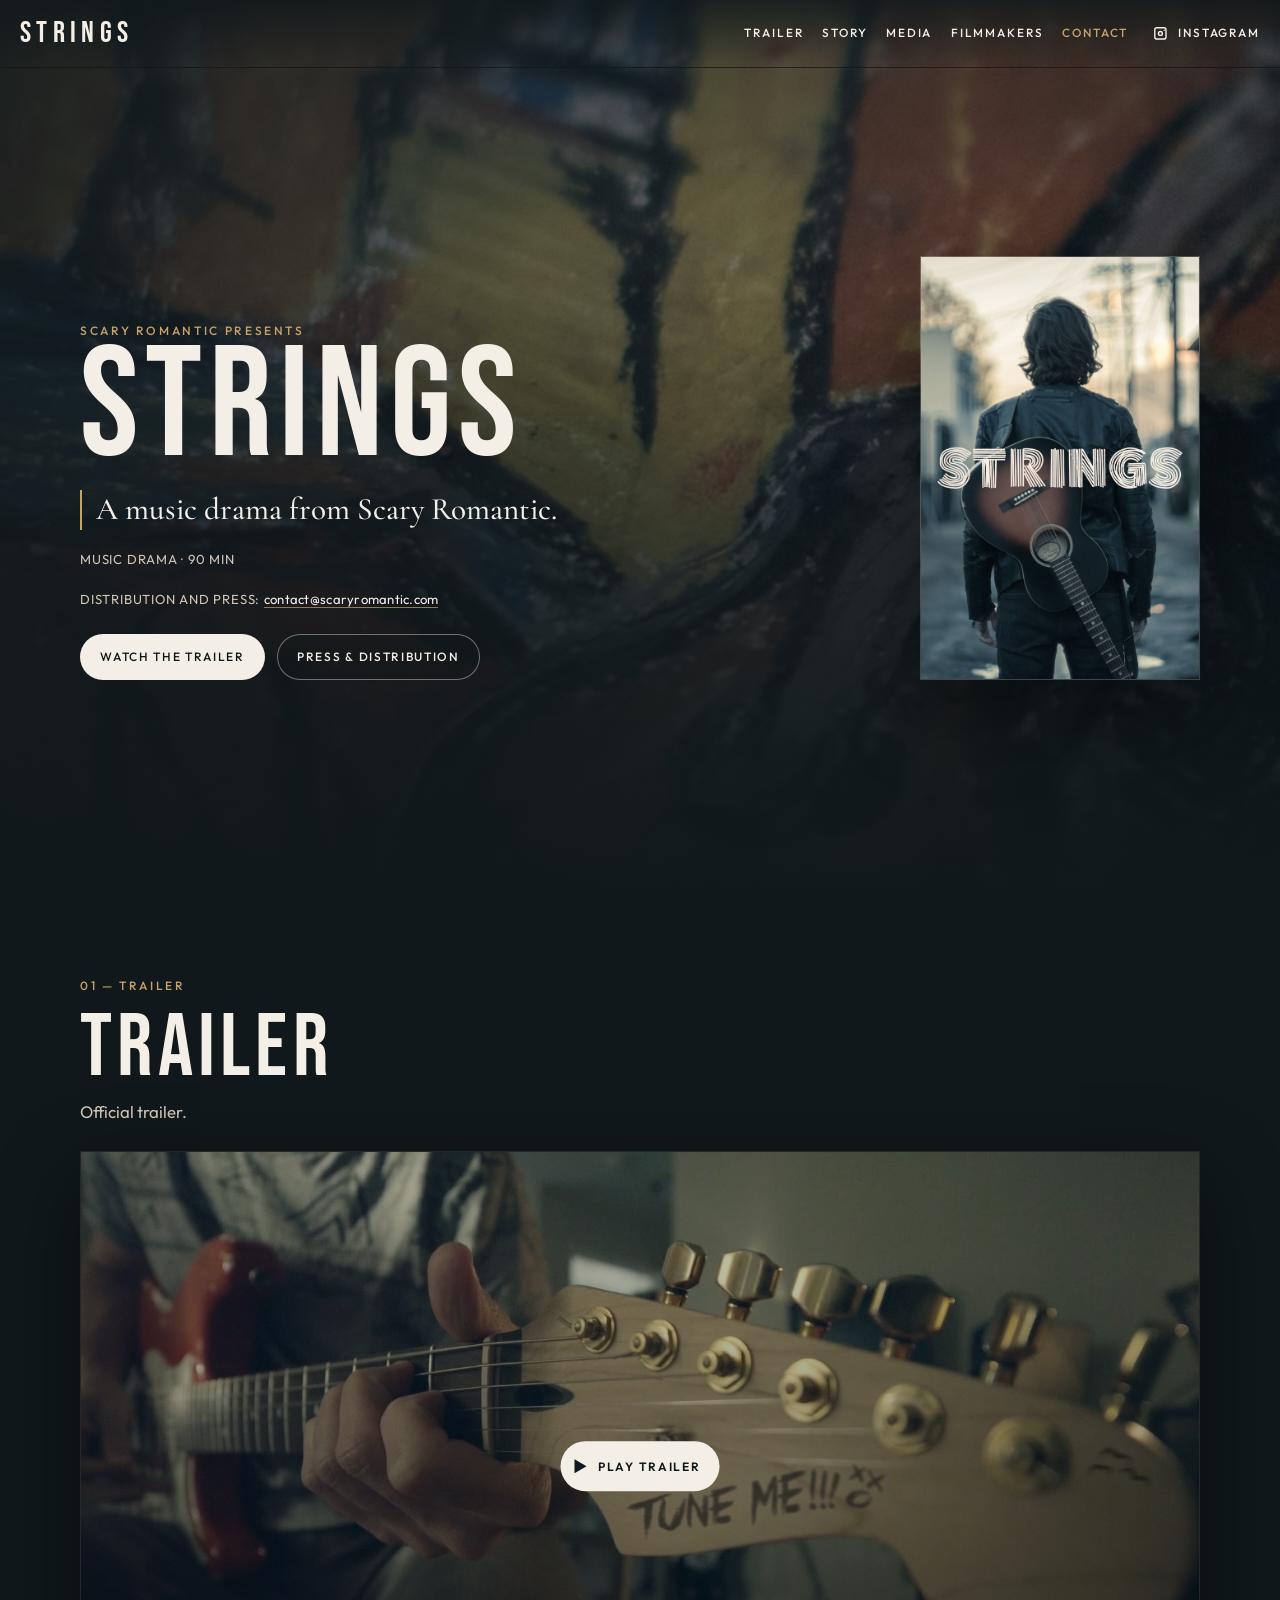
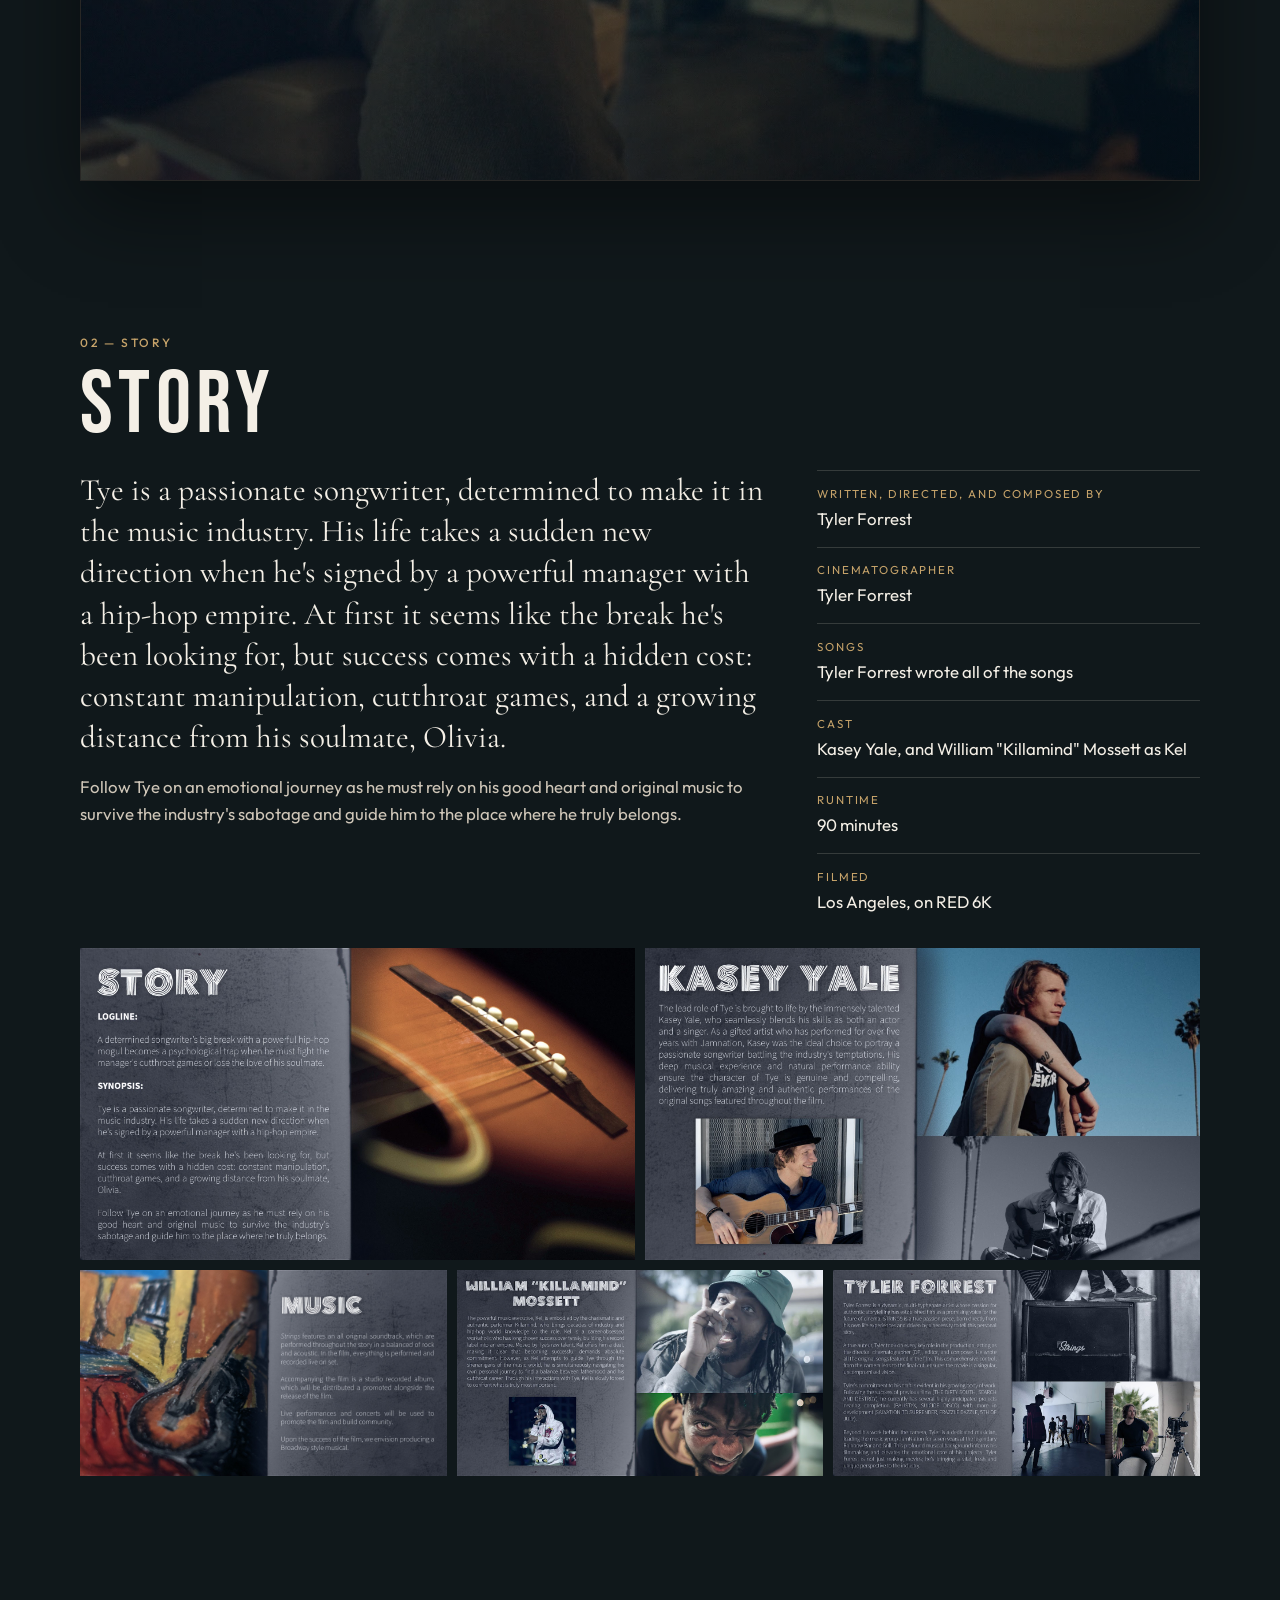
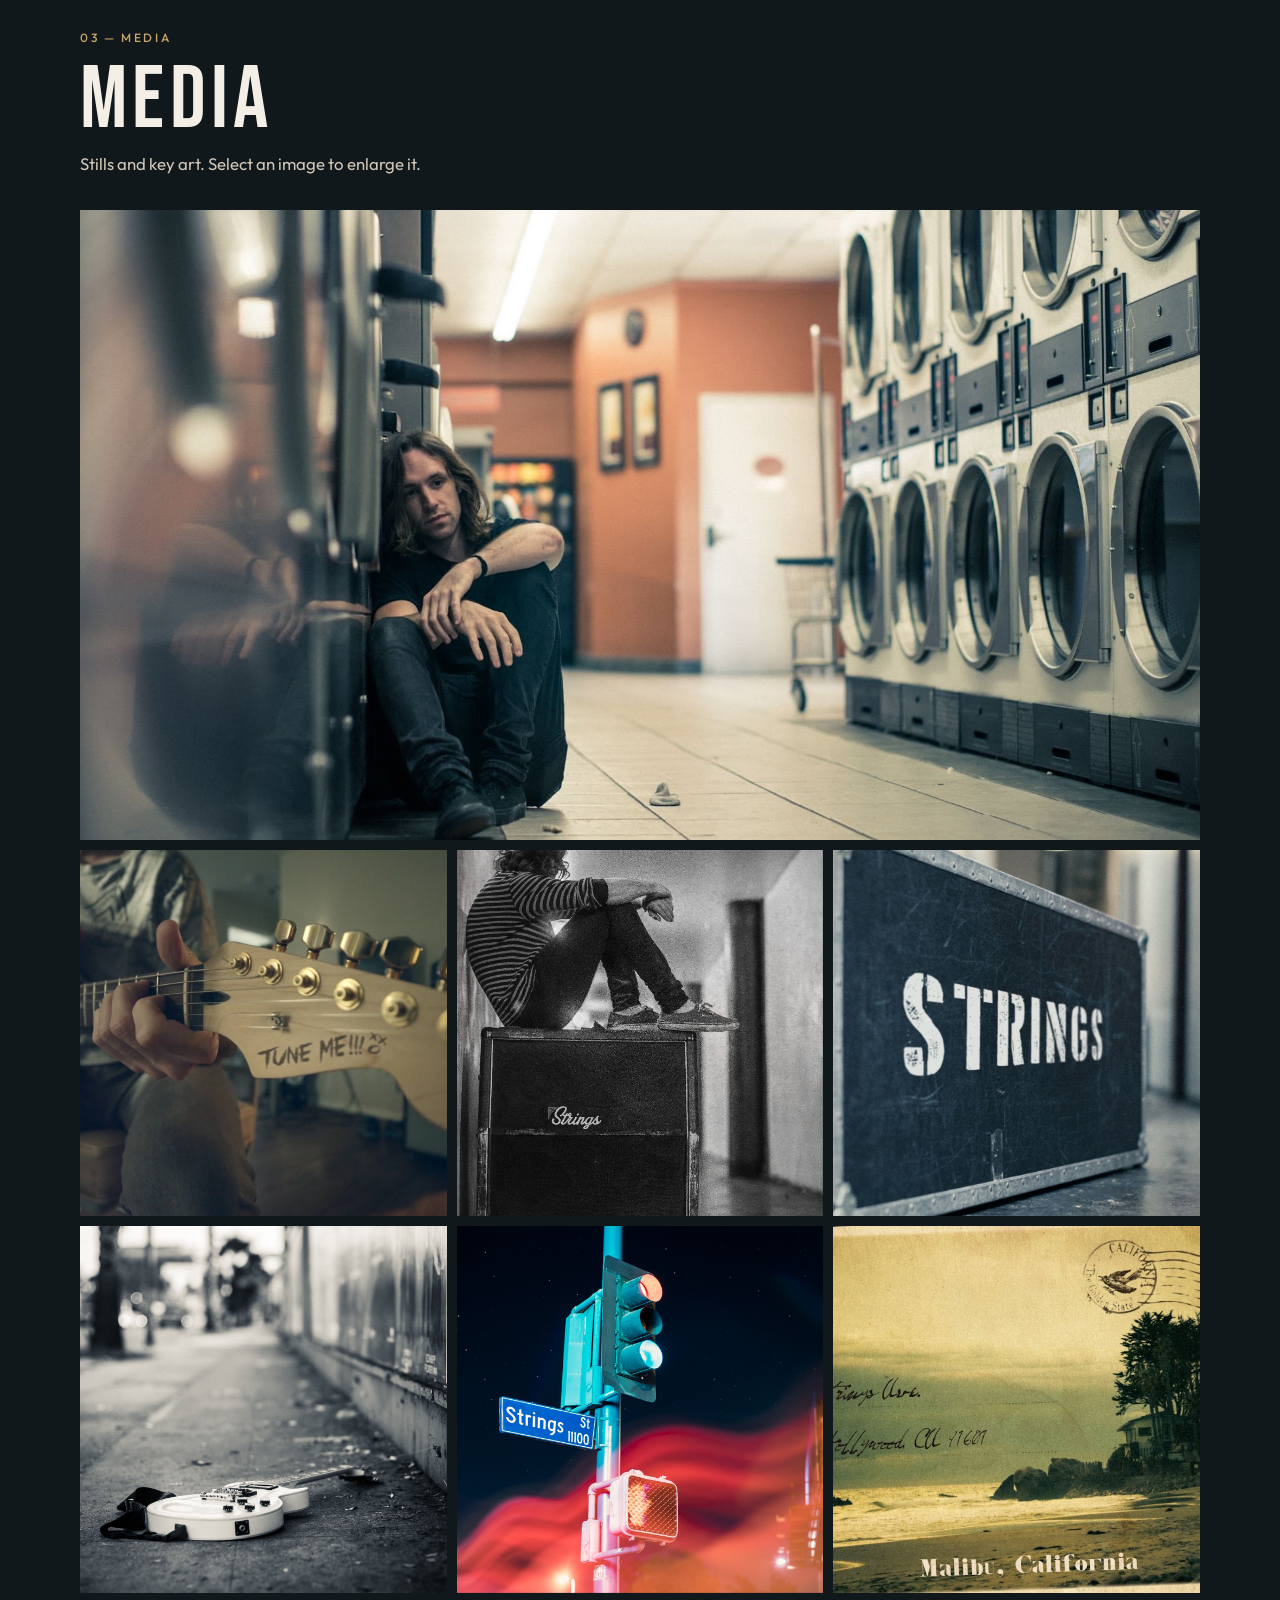
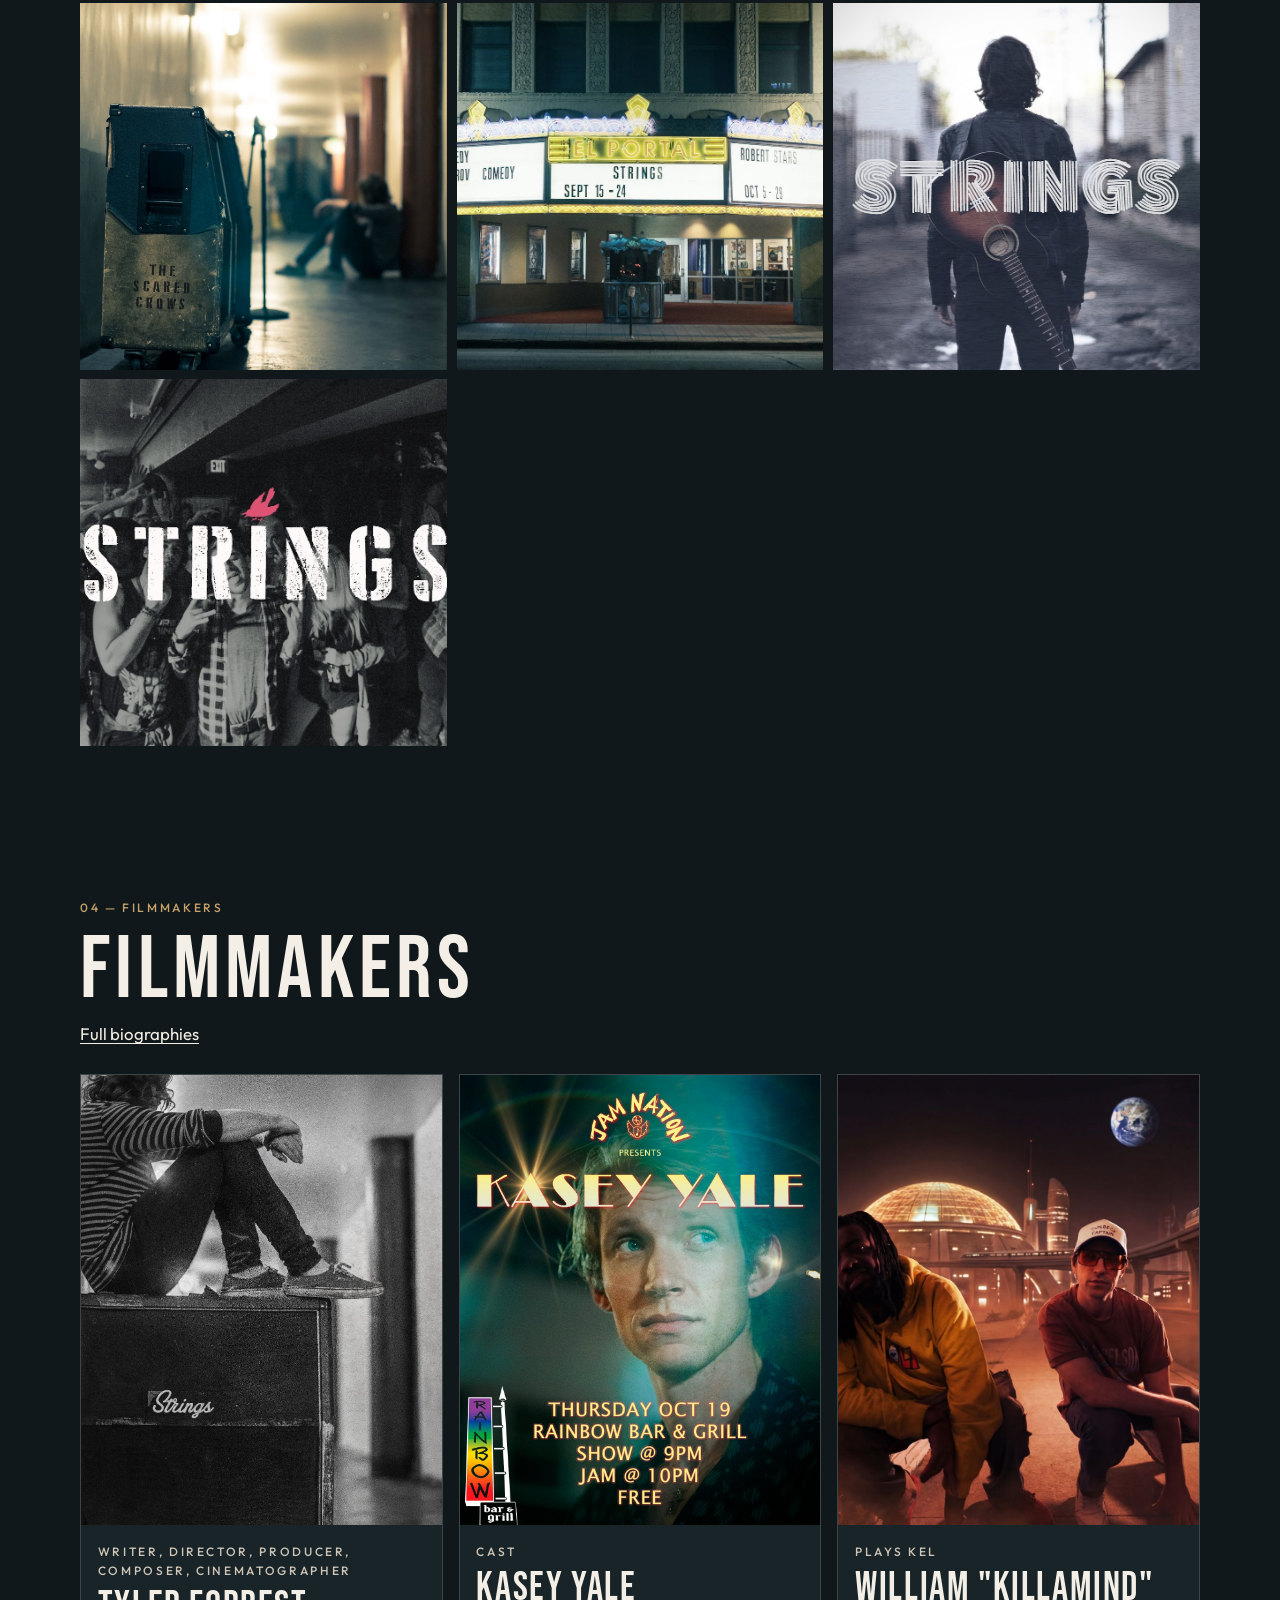
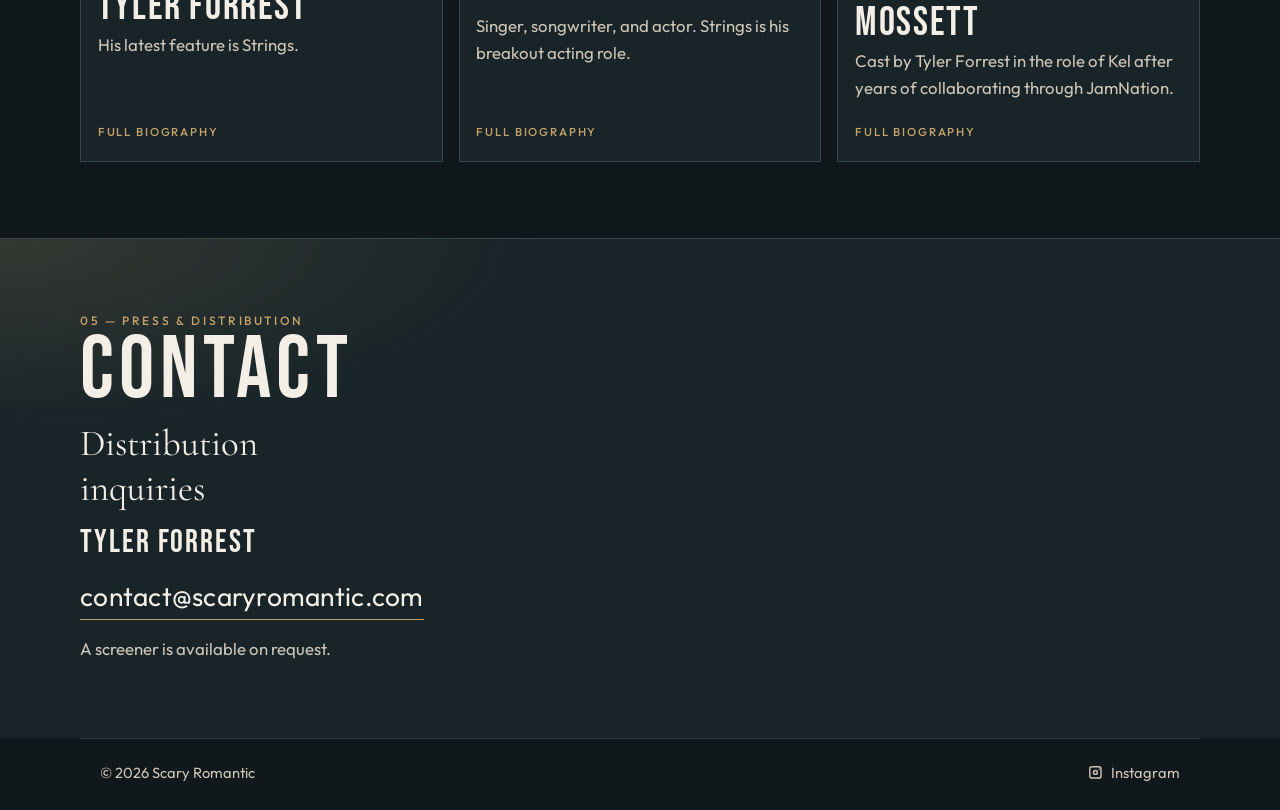
==== commit 0eee29a7: "Set the runtime to 90 minutes and credit the cinematographer. Kasey Yale is listed first in the cast" ====
--- a/index.html
+++ b/index.html
@@ -38,7 +38,7 @@
     "alternativeHeadline": "A music drama from Scary Romantic",
     "description": "Tye, a songwriter, signs with a powerful manager who runs a hip-hop empire. Success costs him through manipulation and cutthroat games, and it pulls him away from his soulmate Olivia. He gets through on his good heart and his original music.",
     "genre": "Music drama",
-    "duration": "PT110M",
+    "duration": "PT90M",
     "copyrightYear": 2026,
     "inLanguage": "en",
     "countryOfOrigin": {
@@ -57,6 +57,11 @@
     "director": { "@type": "Person", "name": "Tyler Forrest" },
     "author": { "@type": "Person", "name": "Tyler Forrest" },
     "musicBy": { "@type": "Person", "name": "Tyler Forrest" },
+    "contributor": {
+      "@type": "Person",
+      "name": "Tyler Forrest",
+      "jobTitle": "Cinematographer"
+    },
     "productionCompany": {
       "@type": "Organization",
       "name": "Scary Romantic",
@@ -67,12 +72,12 @@
       "name": "Scary Romantic"
     },
     "actor": [
+      { "@type": "Person", "name": "Kasey Yale" },
       {
         "@type": "PerformanceRole",
         "actor": { "@type": "Person", "name": "William \"Killamind\" Mossett" },
         "characterName": "Kel"
-      },
-      { "@type": "Person", "name": "Kasey Yale" }
+      }
     ],
     "trailer": {
       "@type": "VideoObject",
@@ -115,6 +120,7 @@
           <p class="eyebrow">Scary Romantic Presents</p>
           <h1>Strings</h1>
           <p class="lede">A music drama from Scary Romantic.</p>
+          <p class="status-line">Music drama · 90 min</p>
           <p class="status-line">Distribution and press: <a href="mailto:contact@scaryromantic.com">contact@scaryromantic.com</a></p>
           <div class="hero-actions">
             <a class="button button-primary" href="#trailer">Watch the trailer</a>
@@ -159,16 +165,20 @@
             <dd>Tyler Forrest</dd>
           </div>
           <div>
+            <dt>Cinematographer</dt>
+            <dd>Tyler Forrest</dd>
+          </div>
+          <div>
             <dt>Songs</dt>
             <dd>Tyler Forrest wrote all of the songs</dd>
           </div>
           <div>
             <dt>Cast</dt>
-            <dd>William "Killamind" Mossett as Kel, and Kasey Yale</dd>
+            <dd>Kasey Yale, and William "Killamind" Mossett as Kel</dd>
           </div>
           <div>
             <dt>Runtime</dt>
-            <dd>110 minutes</dd>
+            <dd>90 minutes</dd>
           </div>
           <div>
             <dt>Filmed</dt>
@@ -248,10 +258,19 @@
         <article class="cast-card">
           <img class="crop-tyler" src="assets/media-closeup.jpg" width="1349" height="1349" alt="Tyler Forrest in a black T-shirt." loading="lazy" decoding="async">
           <div class="cast-body">
-            <p class="section-kicker">Writer, director, producer, composer</p>
+            <p class="section-kicker">Writer, director, producer, composer, cinematographer</p>
             <h3>Tyler Forrest</h3>
             <p>His latest feature is Strings.</p>
             <a class="text-link" href="filmmakers/#tyler">Full biography</a>
+          </div>
+        </article>
+        <article class="cast-card">
+          <img class="crop-kasey" src="assets/kasey-yale.jpg" width="1116" height="1500" alt="Kasey Yale, in a white T-shirt and silver chain, looking into the camera." loading="lazy" decoding="async">
+          <div class="cast-body">
+            <p class="section-kicker">Cast</p>
+            <h3>Kasey Yale</h3>
+            <p>Singer, songwriter, and actor. Strings is his breakout acting role.</p>
+            <a class="text-link" href="filmmakers/#kasey">Full biography</a>
           </div>
         </article>
         <article class="cast-card">
@@ -263,15 +282,6 @@
             <a class="text-link" href="filmmakers/#william">Full biography</a>
           </div>
         </article>
-        <article class="cast-card">
-          <img class="crop-kasey" src="assets/kasey-yale.jpg" width="1116" height="1500" alt="Kasey Yale, in a white T-shirt and silver chain, looking into the camera." loading="lazy" decoding="async">
-          <div class="cast-body">
-            <p class="section-kicker">Cast</p>
-            <h3>Kasey Yale</h3>
-            <p>Singer, songwriter, and actor. Strings is his breakout acting role.</p>
-            <a class="text-link" href="filmmakers/#kasey">Full biography</a>
-          </div>
-        </article>
       </div>
     </section>
 
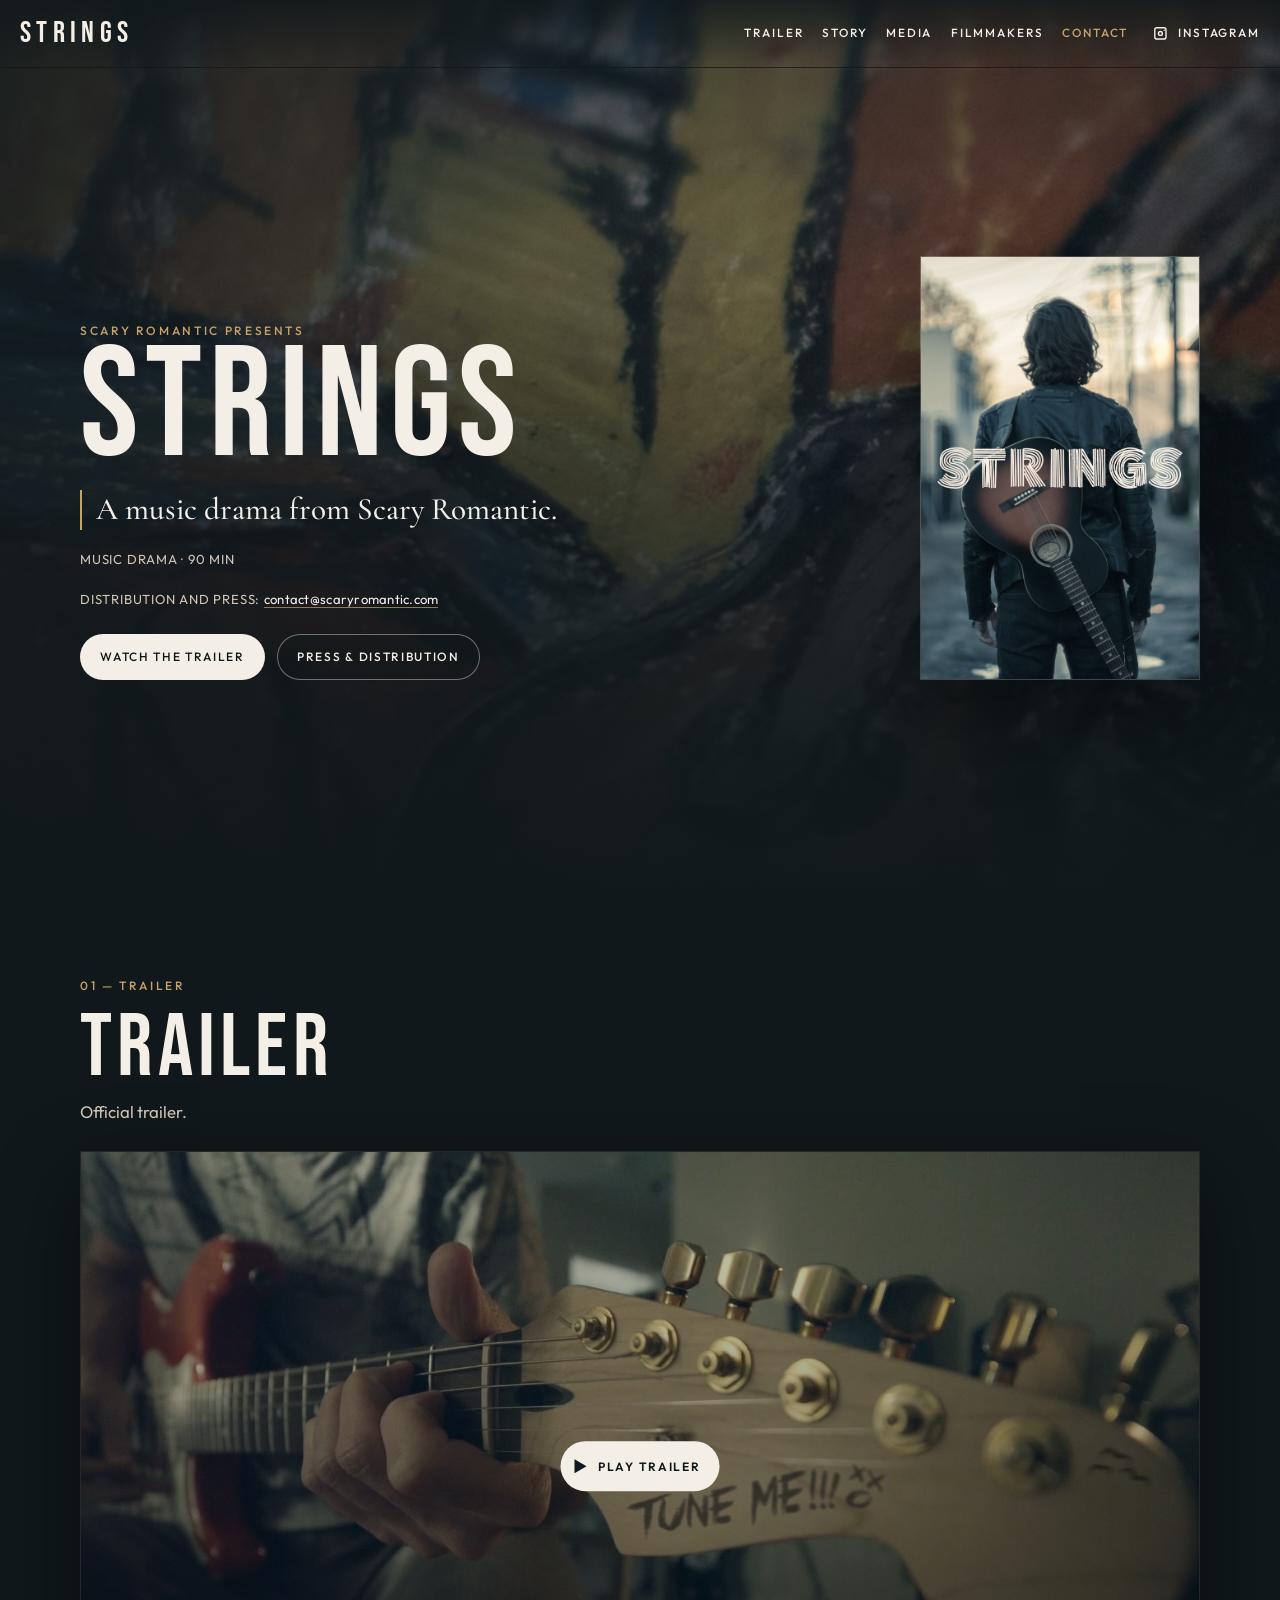
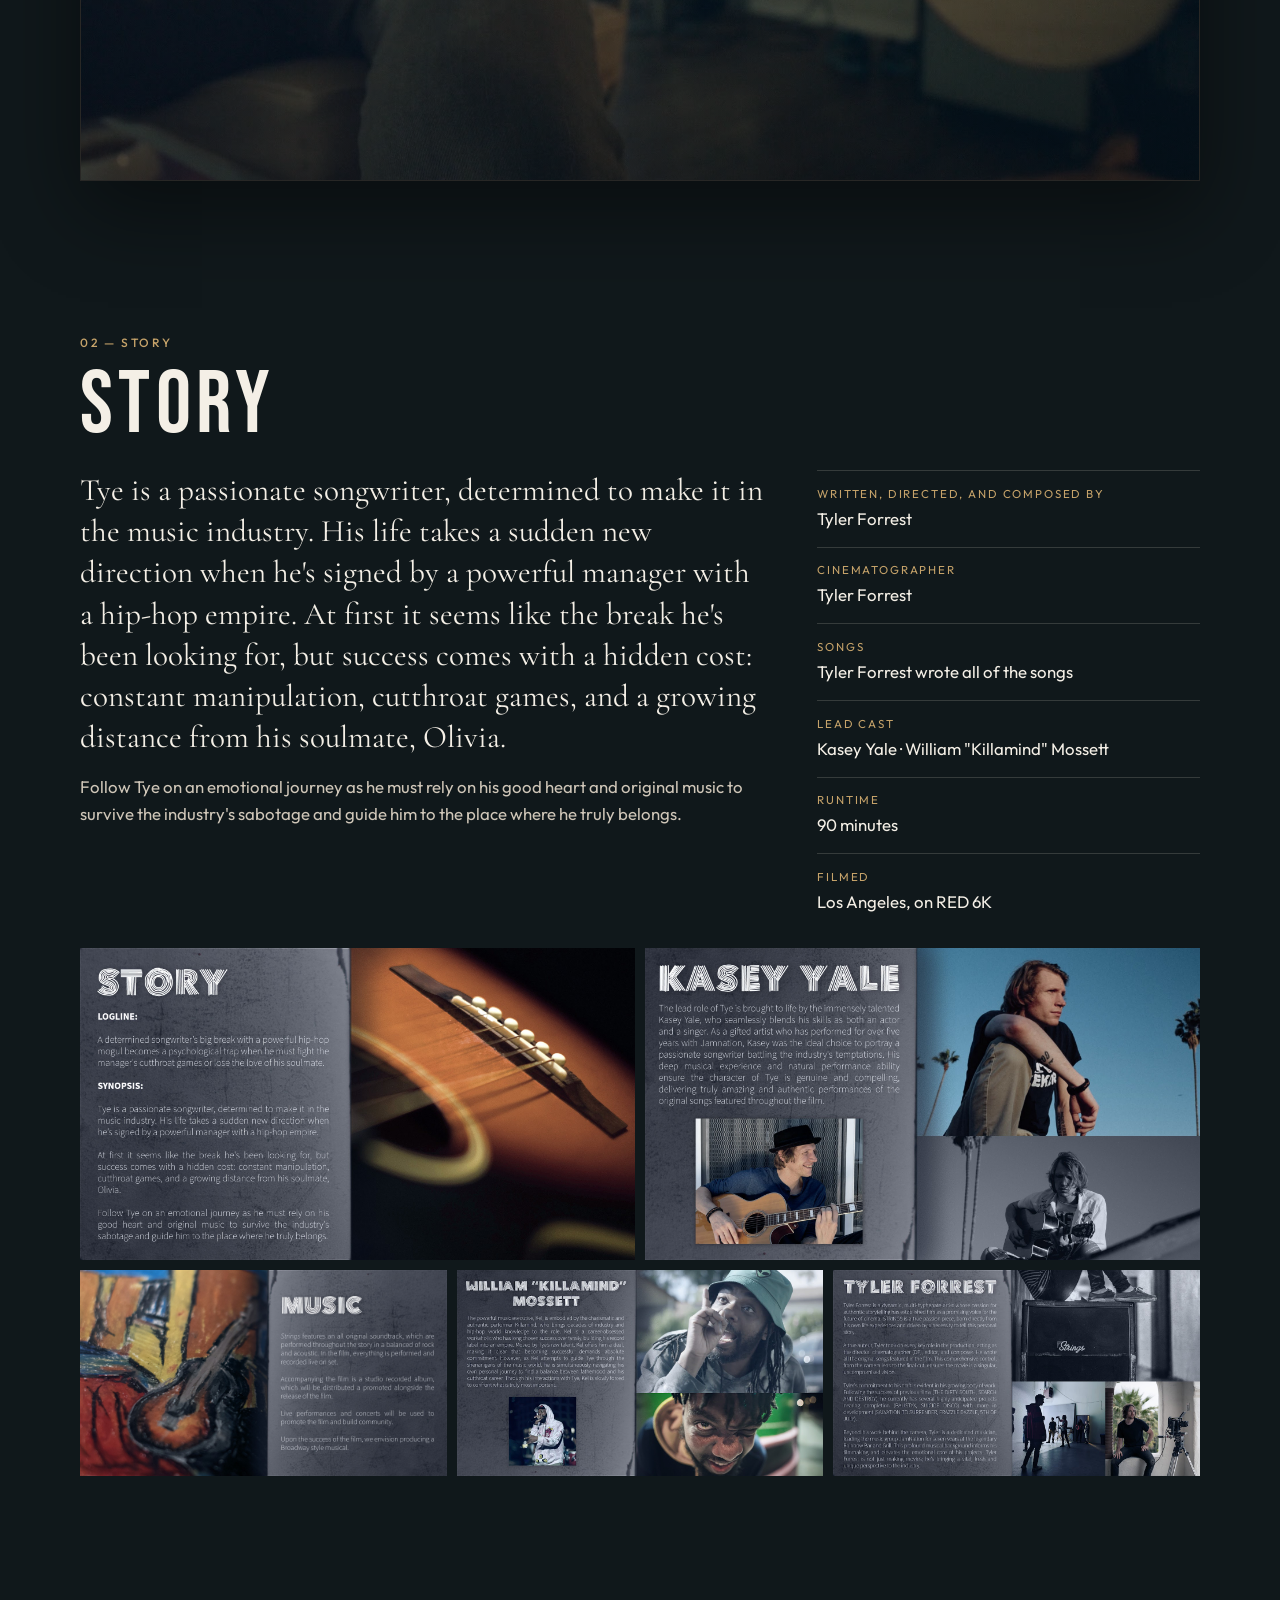
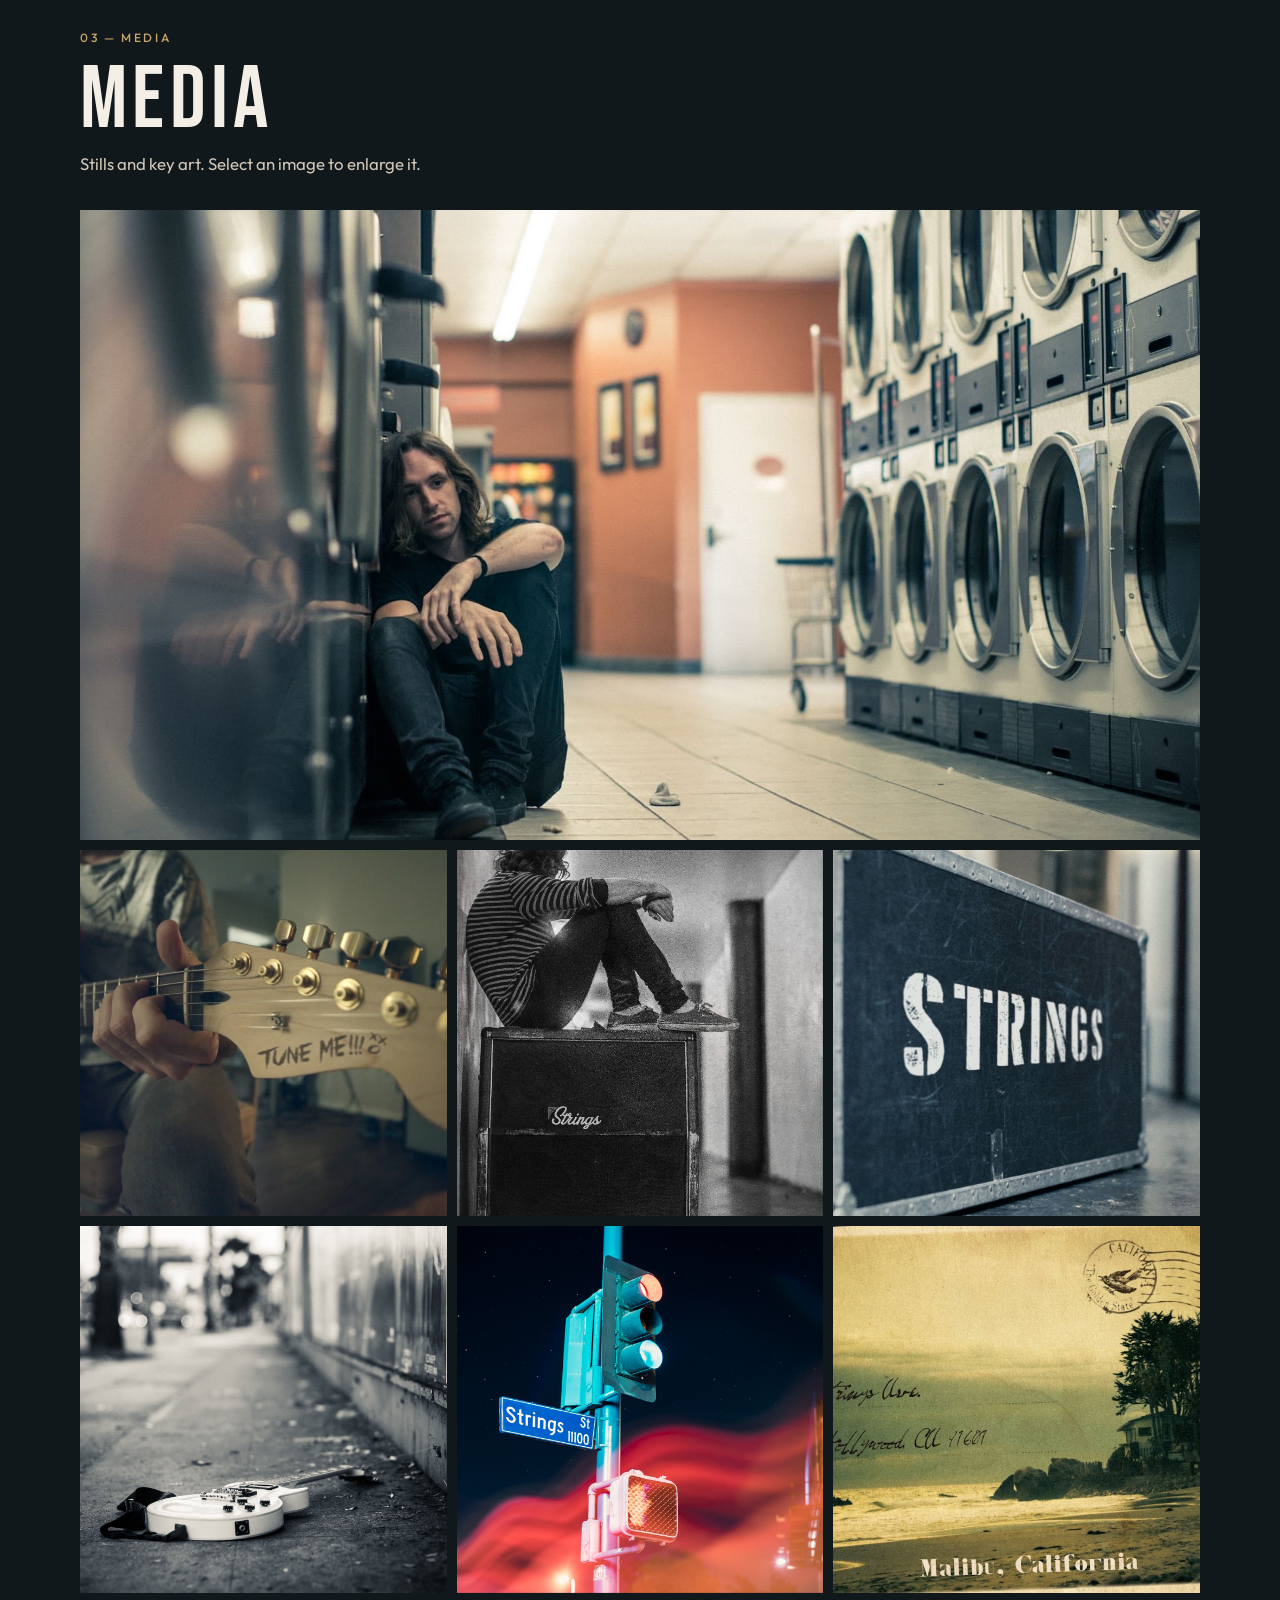
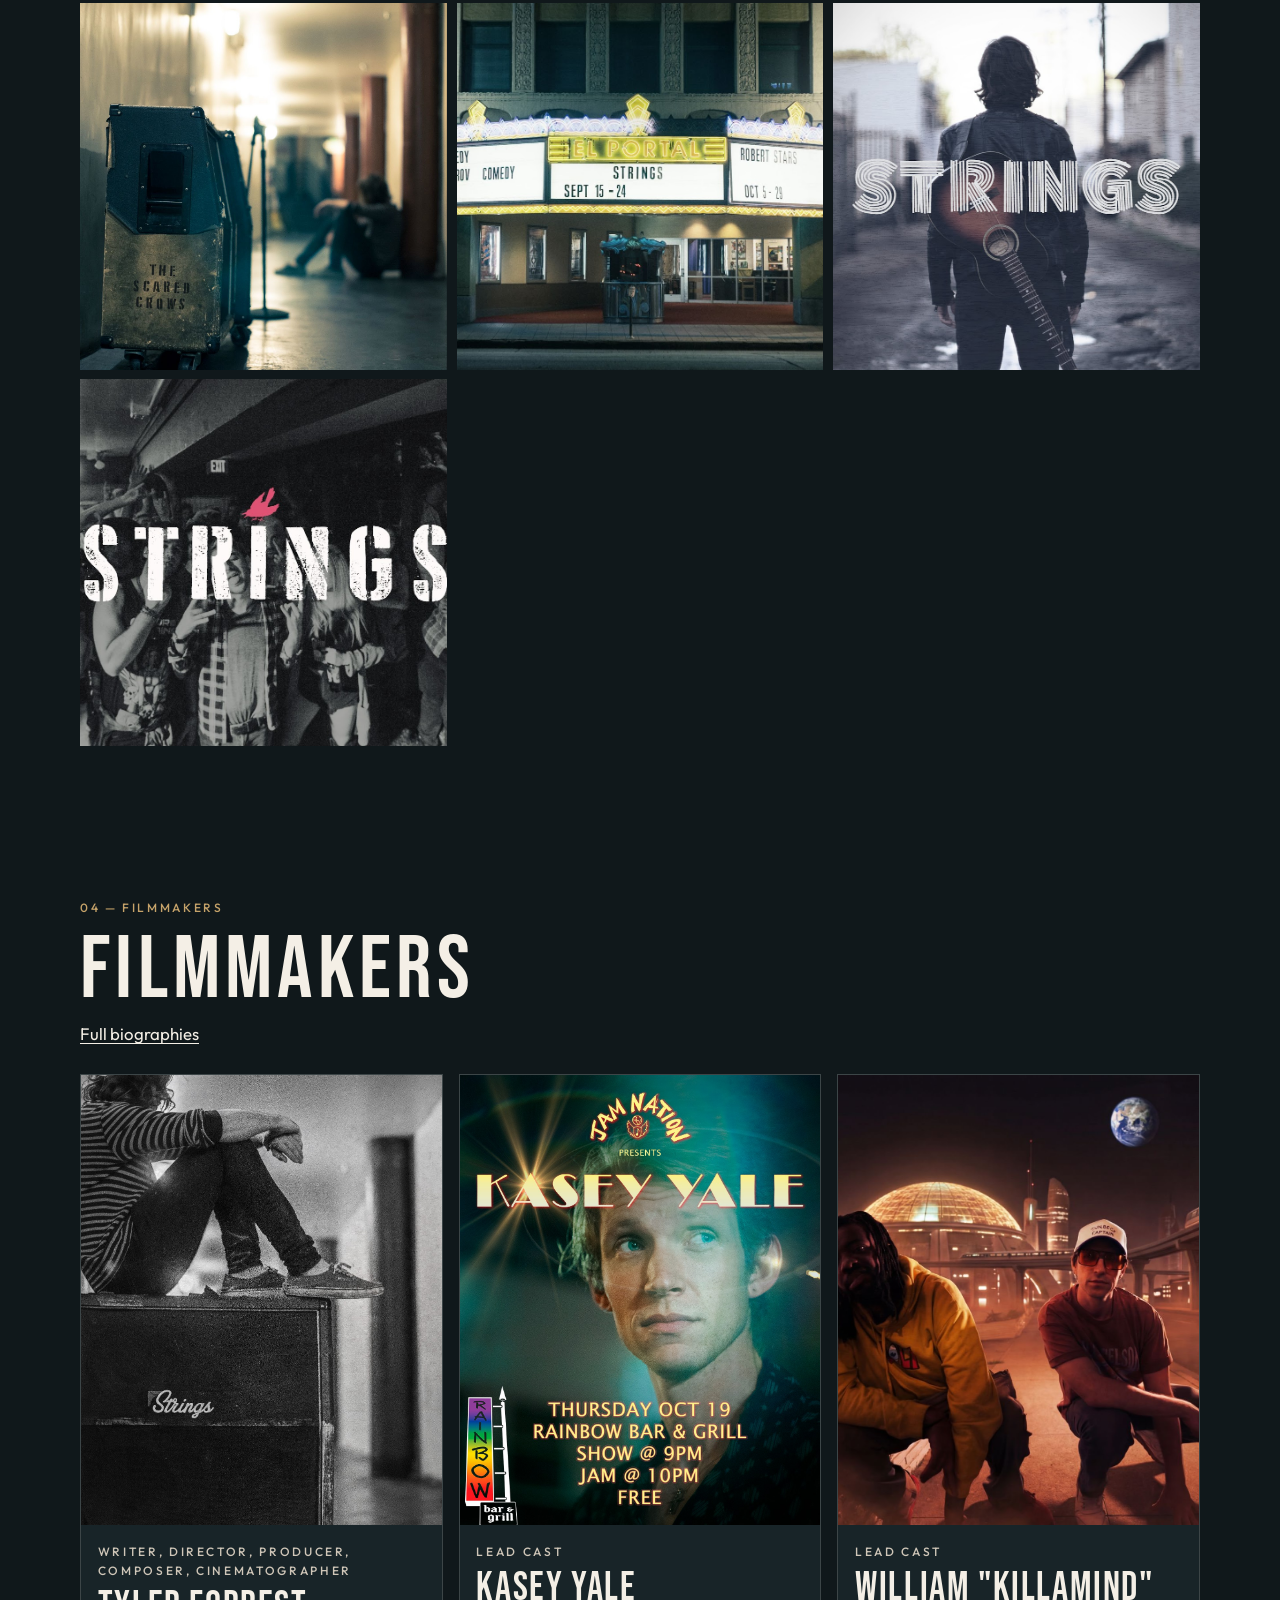
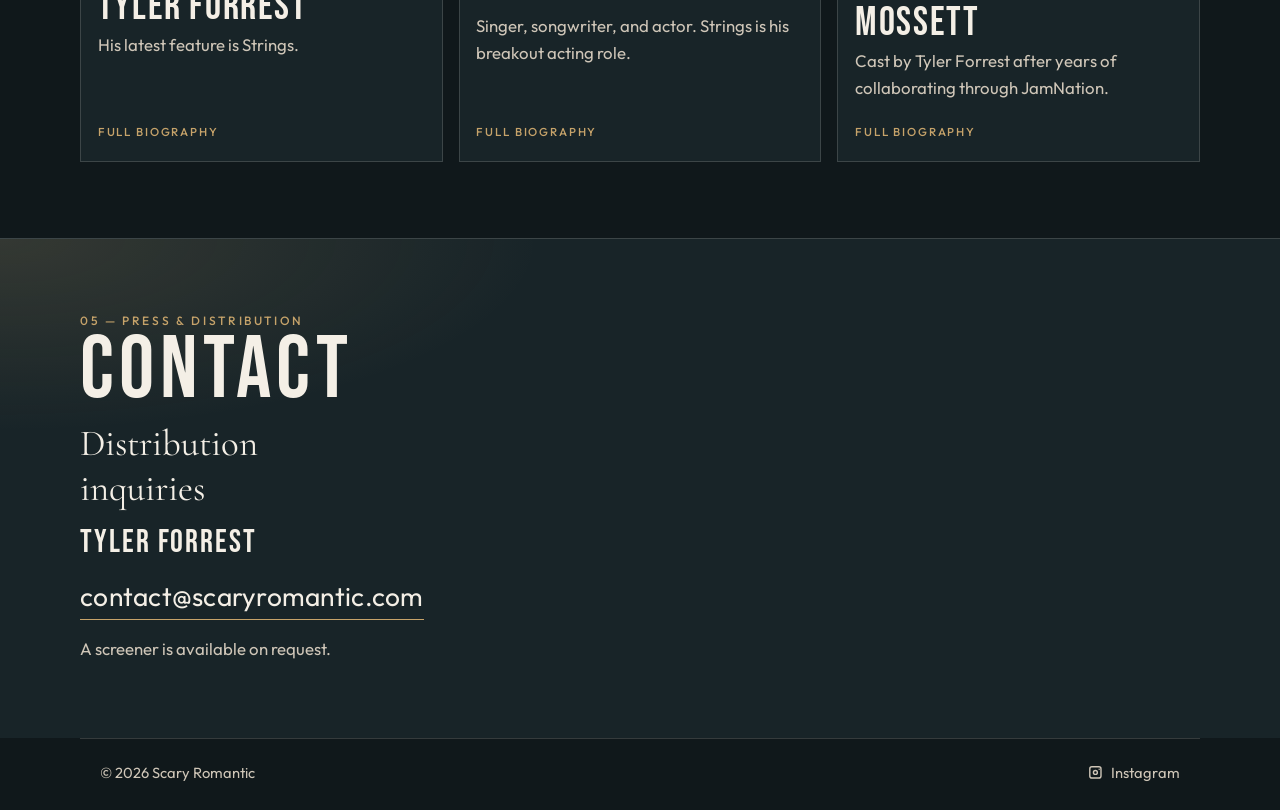
==== commit c939f17e: "Bill the lead cast by name, without a character credit. The label is Lead Cast, Kasey Yale is first," ====
--- a/index.html
+++ b/index.html
@@ -73,11 +73,7 @@
     },
     "actor": [
       { "@type": "Person", "name": "Kasey Yale" },
-      {
-        "@type": "PerformanceRole",
-        "actor": { "@type": "Person", "name": "William \"Killamind\" Mossett" },
-        "characterName": "Kel"
-      }
+      { "@type": "Person", "name": "William \"Killamind\" Mossett" }
     ],
     "trailer": {
       "@type": "VideoObject",
@@ -173,8 +169,8 @@
             <dd>Tyler Forrest wrote all of the songs</dd>
           </div>
           <div>
-            <dt>Cast</dt>
-            <dd>Kasey Yale, and William "Killamind" Mossett as Kel</dd>
+            <dt>Lead Cast</dt>
+            <dd>Kasey Yale · William "Killamind" Mossett</dd>
           </div>
           <div>
             <dt>Runtime</dt>
@@ -267,7 +263,7 @@
         <article class="cast-card">
           <img class="crop-kasey" src="assets/kasey-yale.jpg" width="1116" height="1500" alt="Kasey Yale, in a white T-shirt and silver chain, looking into the camera." loading="lazy" decoding="async">
           <div class="cast-body">
-            <p class="section-kicker">Cast</p>
+            <p class="section-kicker">Lead Cast</p>
             <h3>Kasey Yale</h3>
             <p>Singer, songwriter, and actor. Strings is his breakout acting role.</p>
             <a class="text-link" href="filmmakers/#kasey">Full biography</a>
@@ -276,9 +272,9 @@
         <article class="cast-card">
           <img class="crop-william" src="assets/william-mossett.jpg" width="1180" height="1143" alt="William Killamind Mossett, in a black cap and dark jacket, smiling in a mirror selfie." loading="lazy" decoding="async">
           <div class="cast-body">
-            <p class="section-kicker">Plays Kel</p>
+            <p class="section-kicker">Lead Cast</p>
             <h3>William "Killamind" Mossett</h3>
-            <p>Cast by Tyler Forrest in the role of Kel after years of collaborating through JamNation.</p>
+            <p>Cast by Tyler Forrest after years of collaborating through JamNation.</p>
             <a class="text-link" href="filmmakers/#william">Full biography</a>
           </div>
         </article>
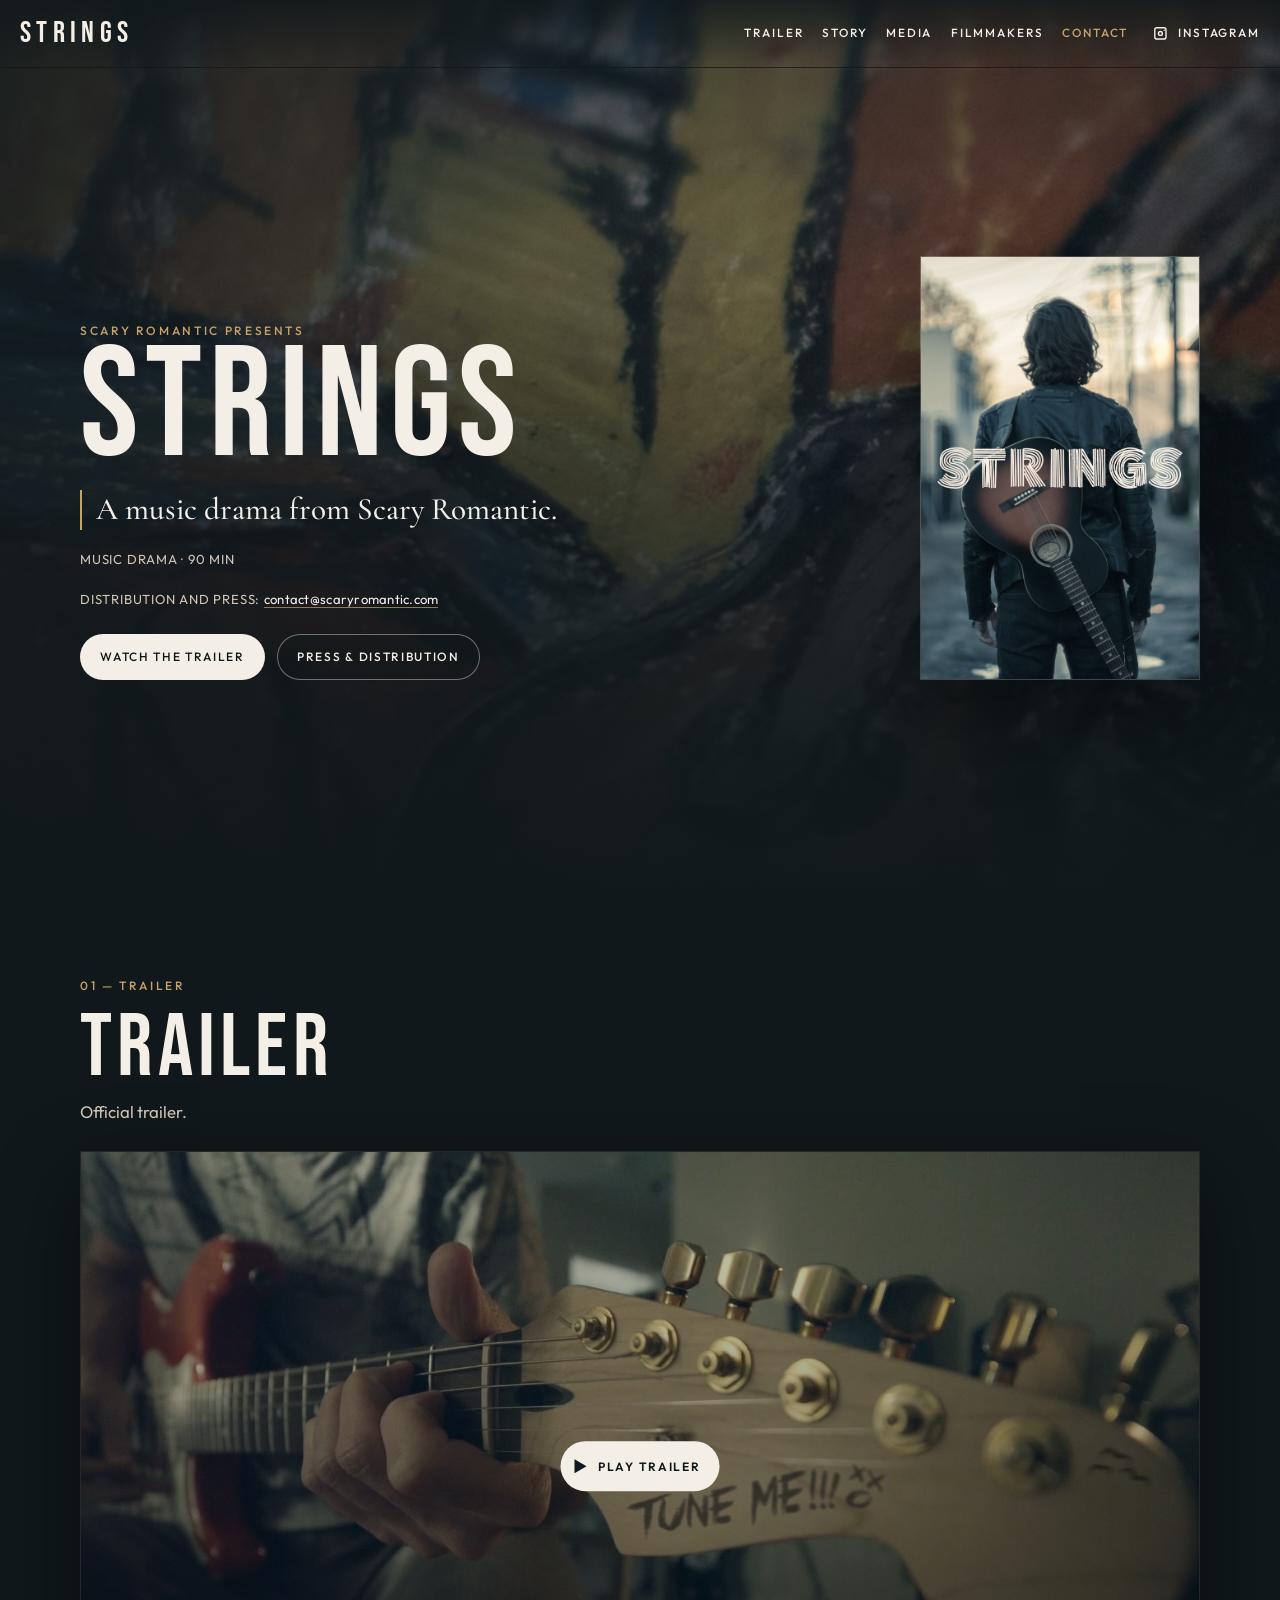
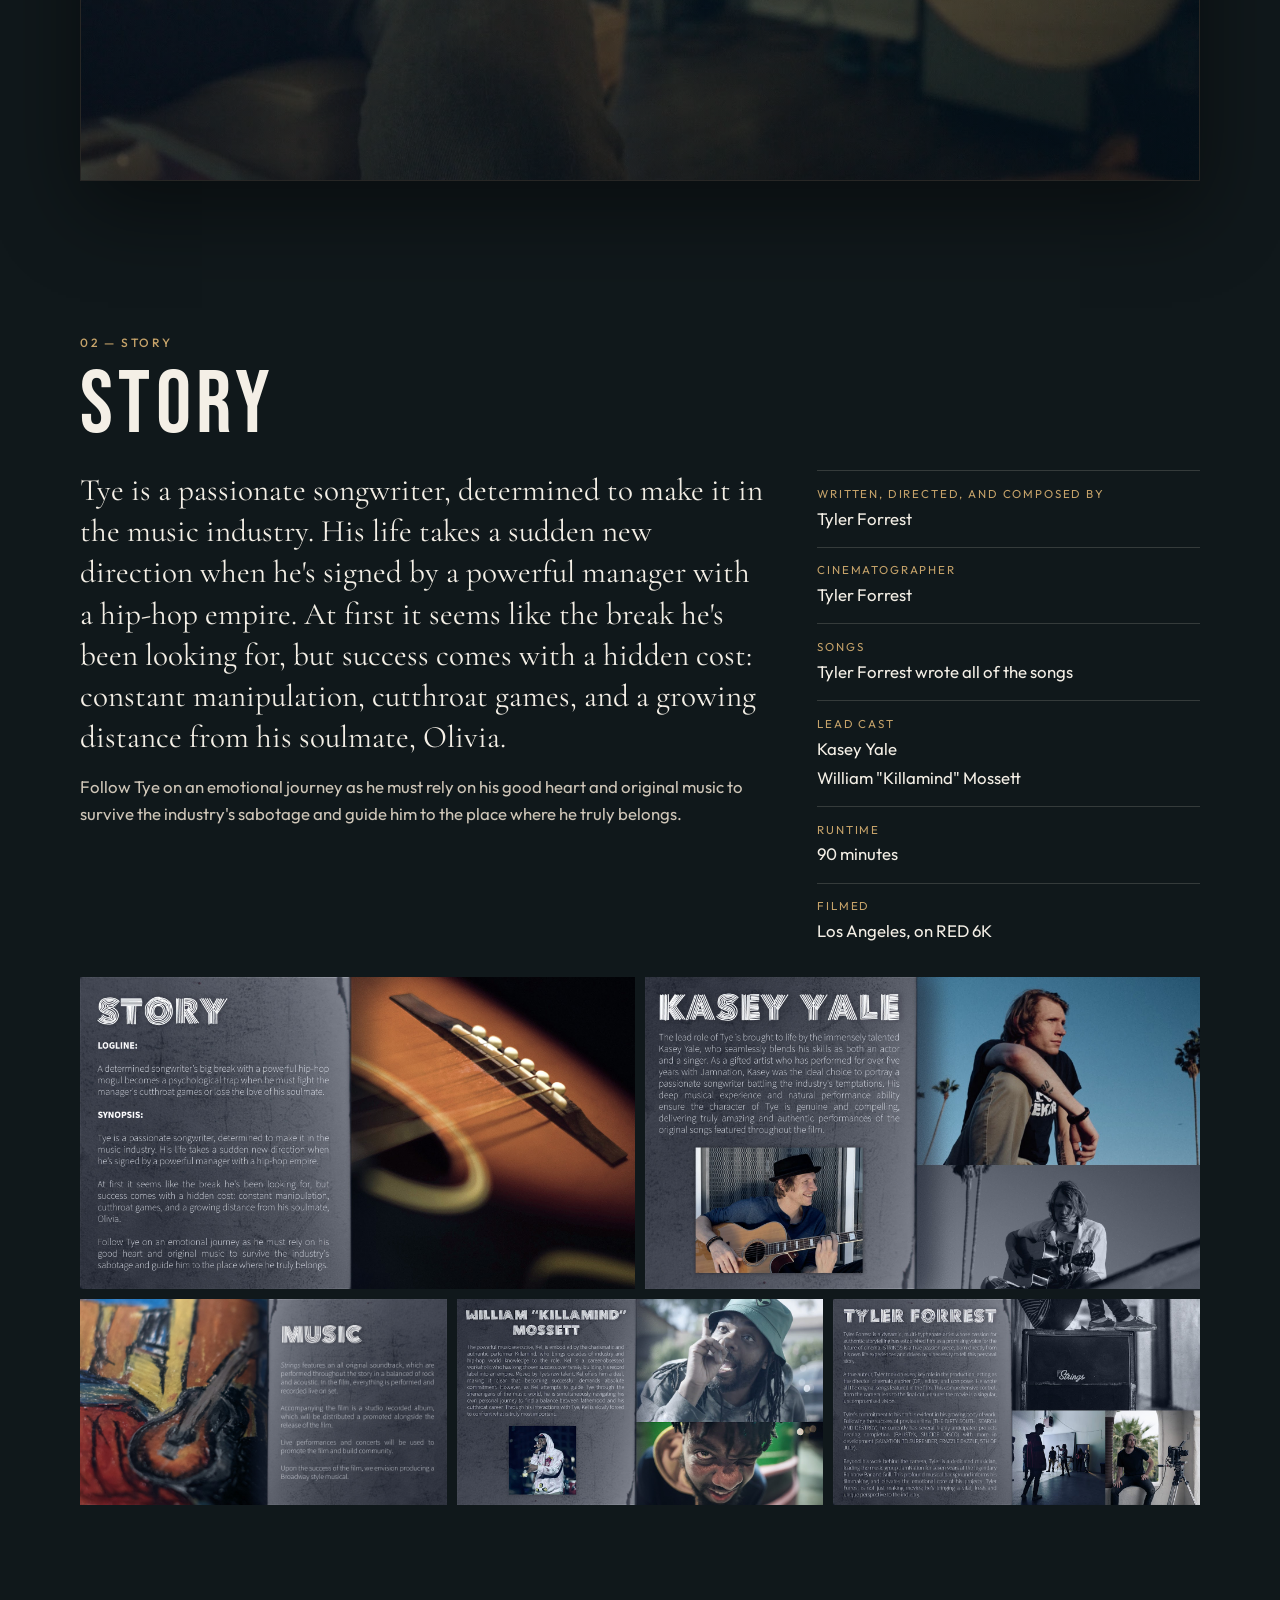
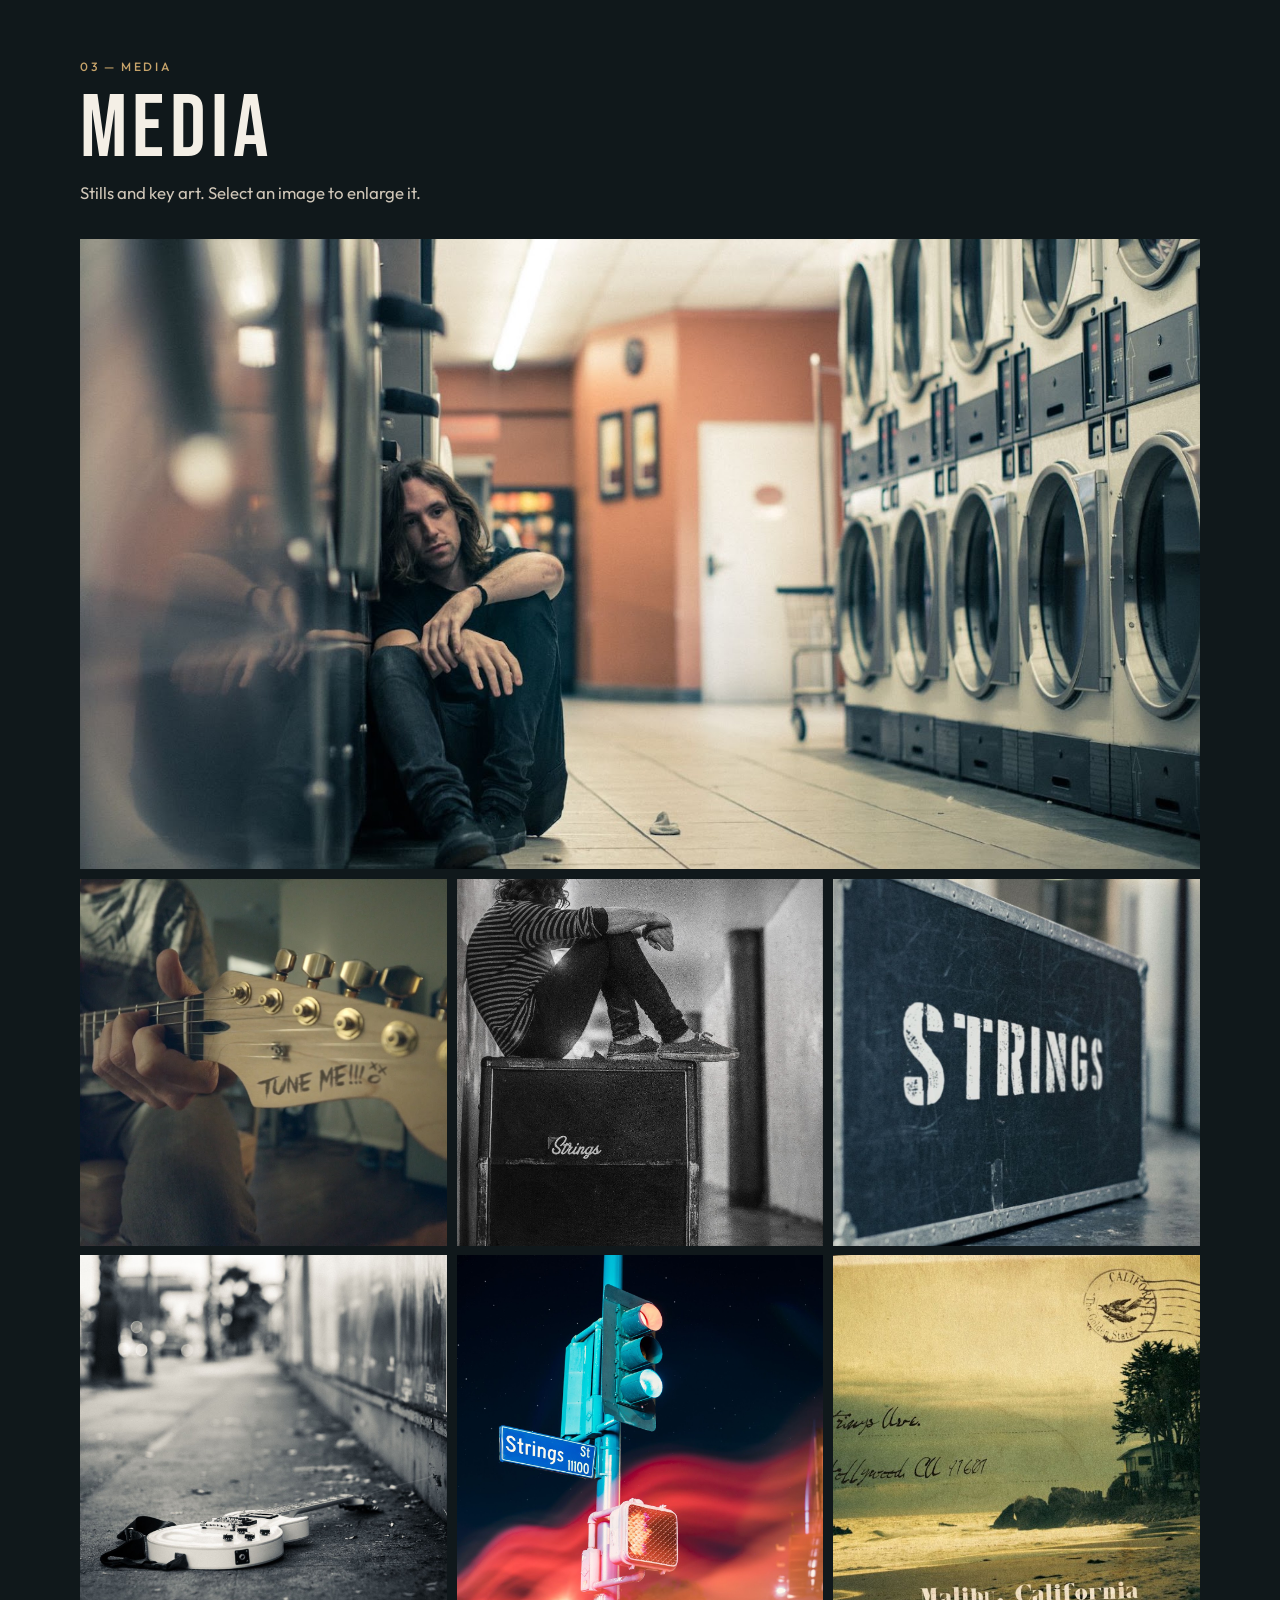
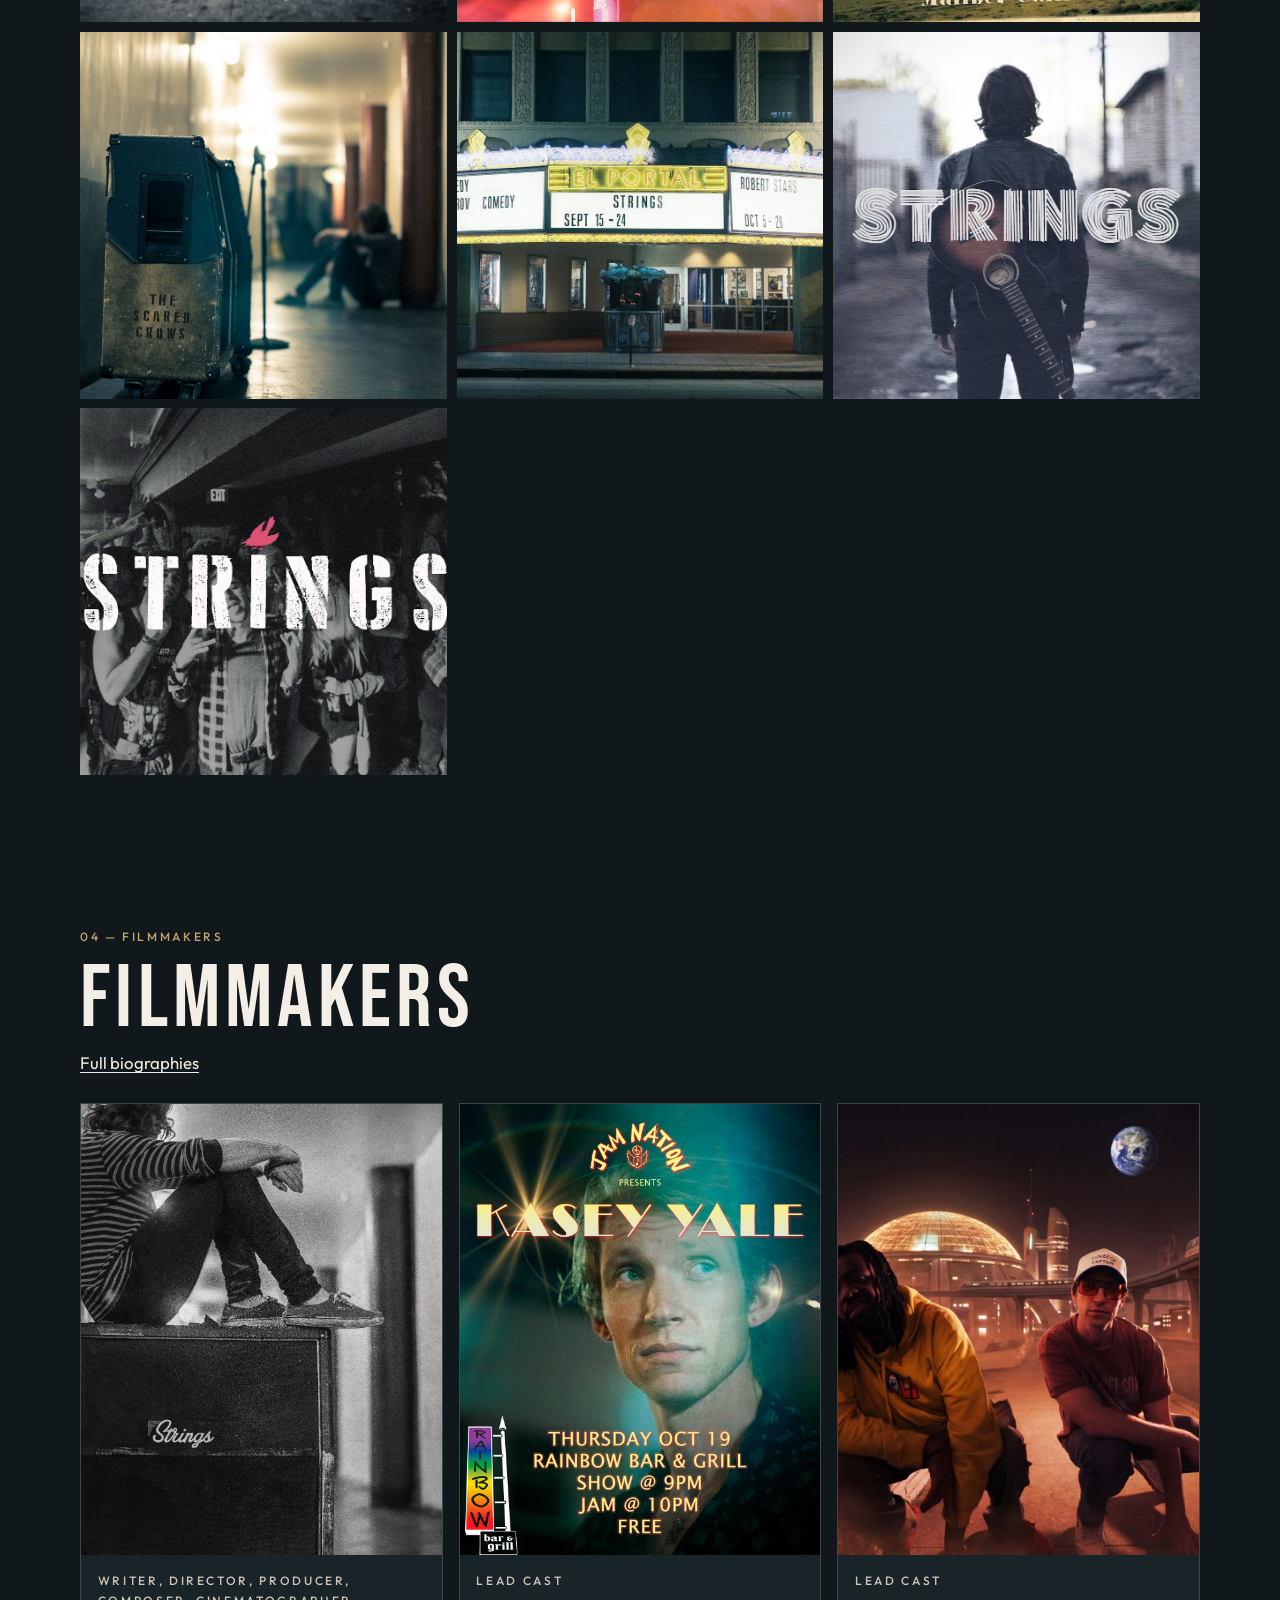
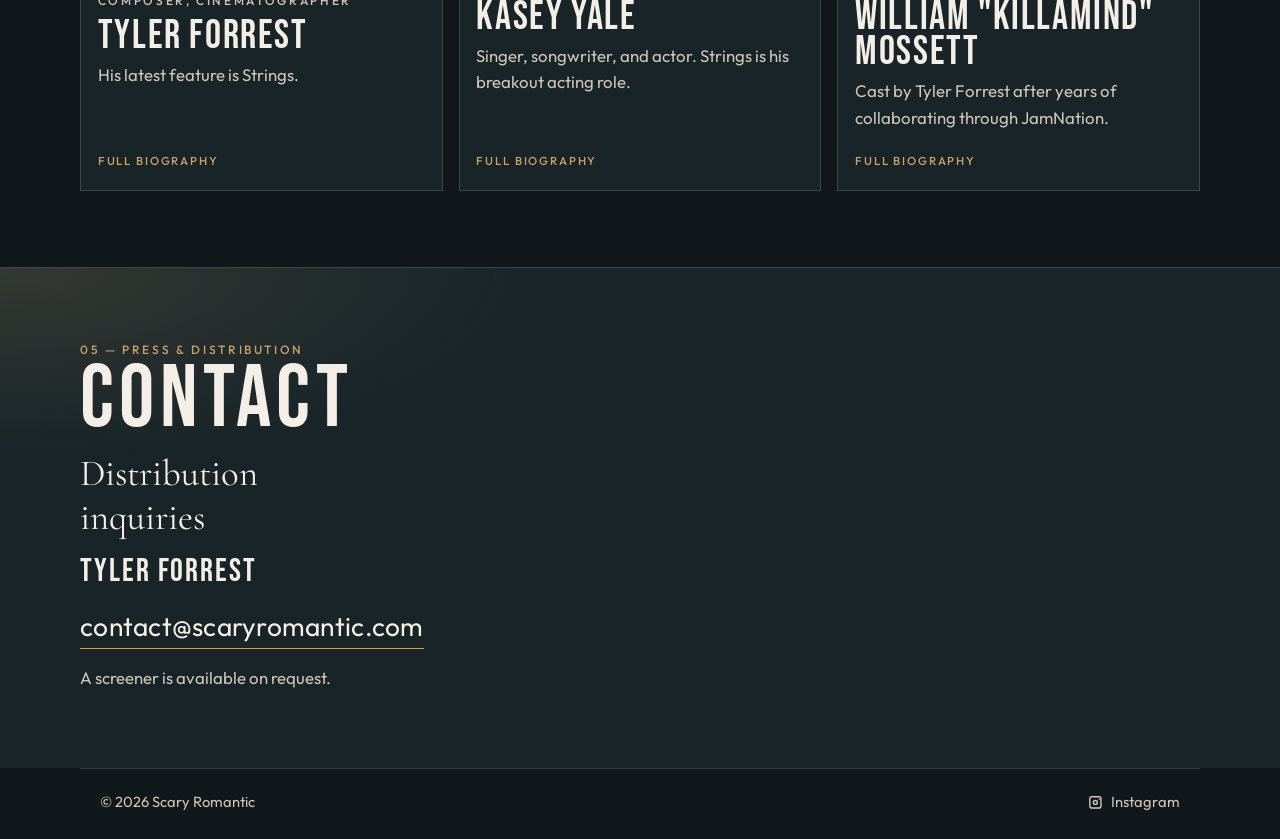
==== commit 0e97fbee: "Put each lead cast name on its own line. Kasey Yale and William Mossett are no longer joined by a mi" ====
--- a/index.html
+++ b/index.html
@@ -170,7 +170,8 @@
           </div>
           <div>
             <dt>Lead Cast</dt>
-            <dd>Kasey Yale · William "Killamind" Mossett</dd>
+            <dd>Kasey Yale</dd>
+            <dd>William "Killamind" Mossett</dd>
           </div>
           <div>
             <dt>Runtime</dt>
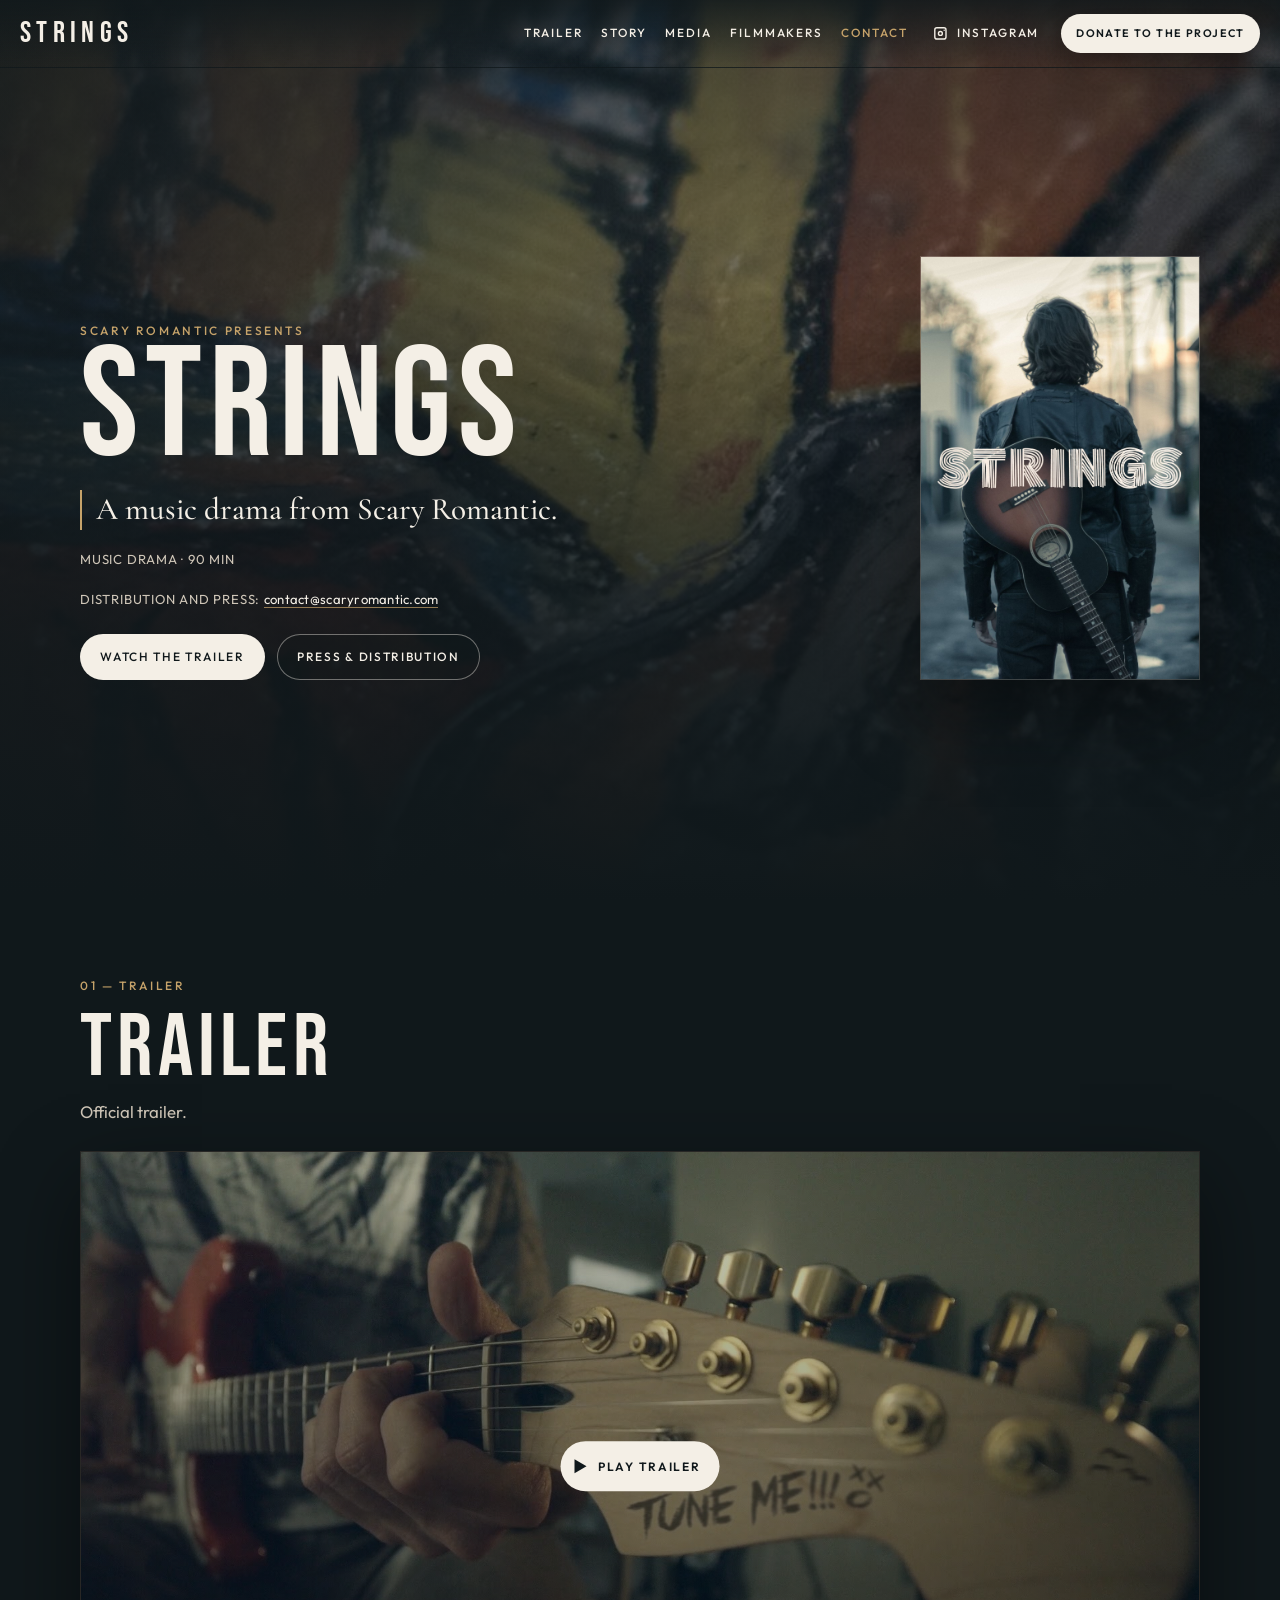
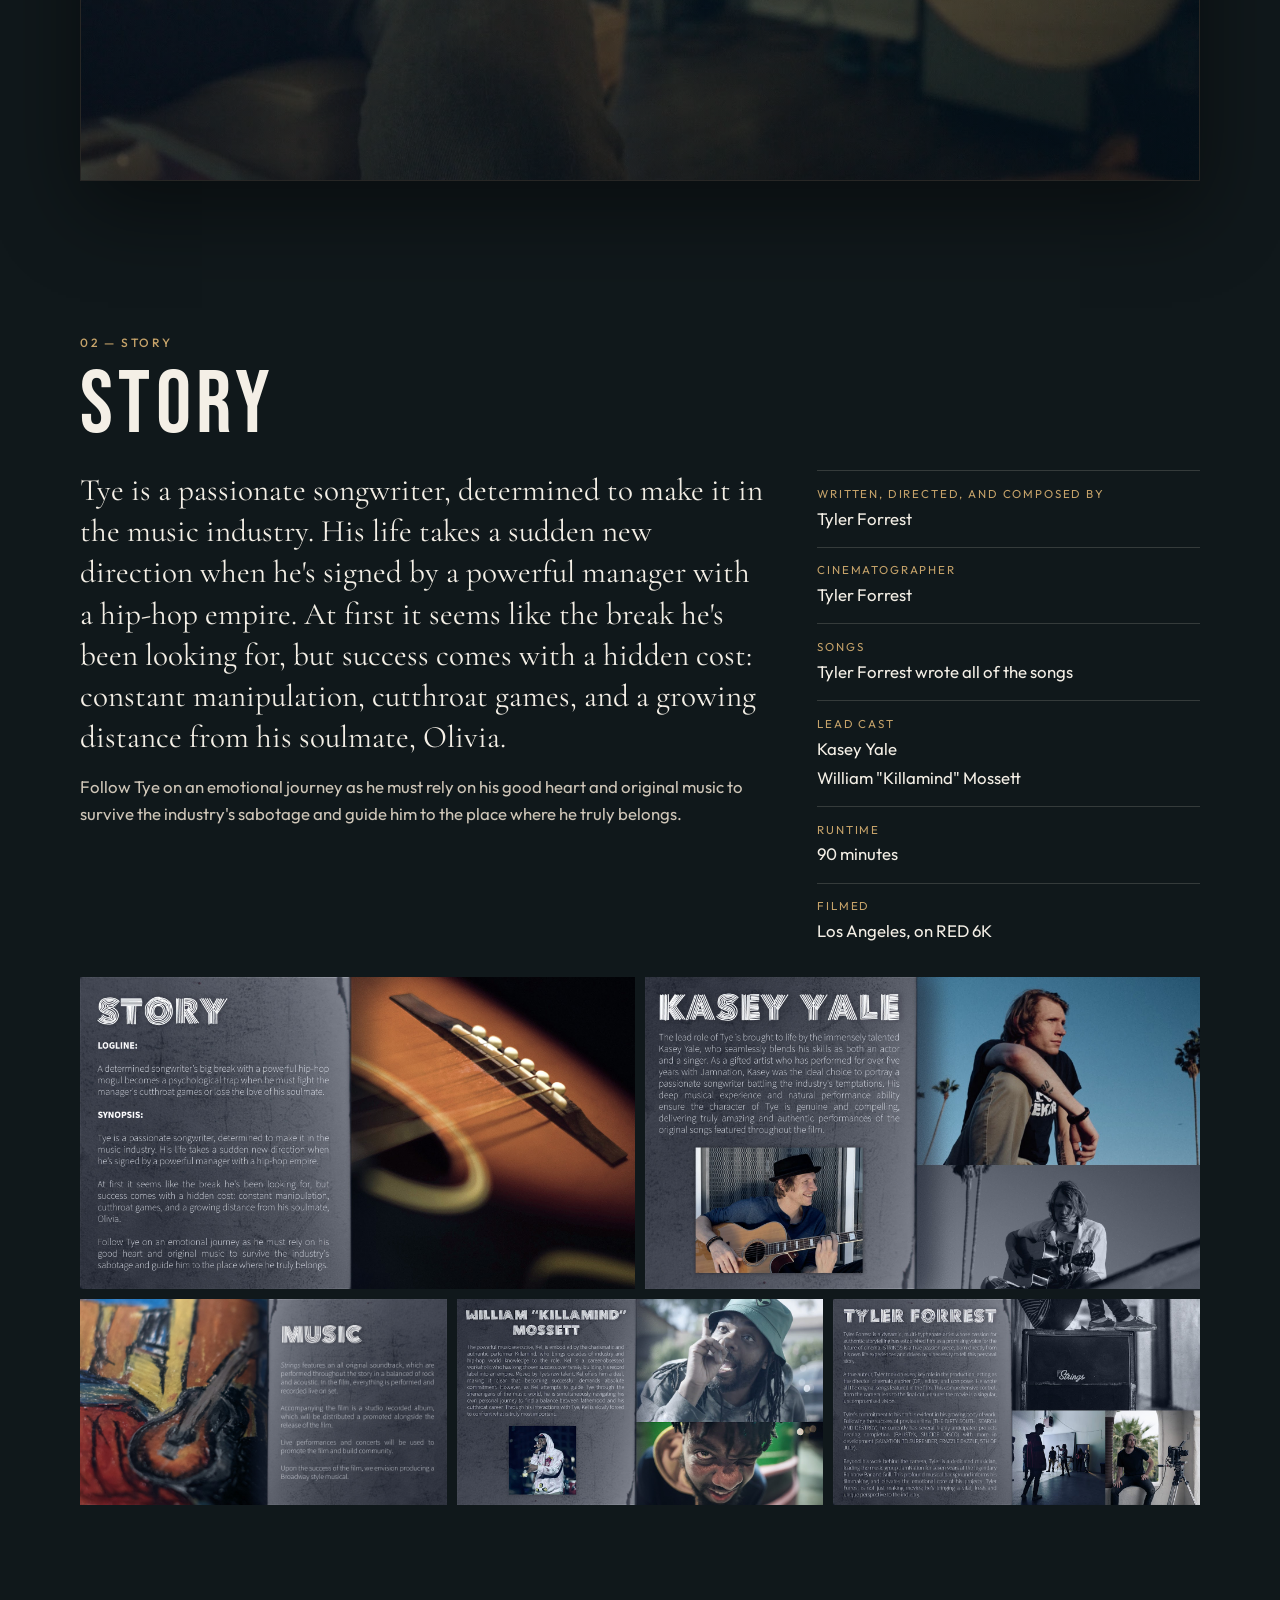
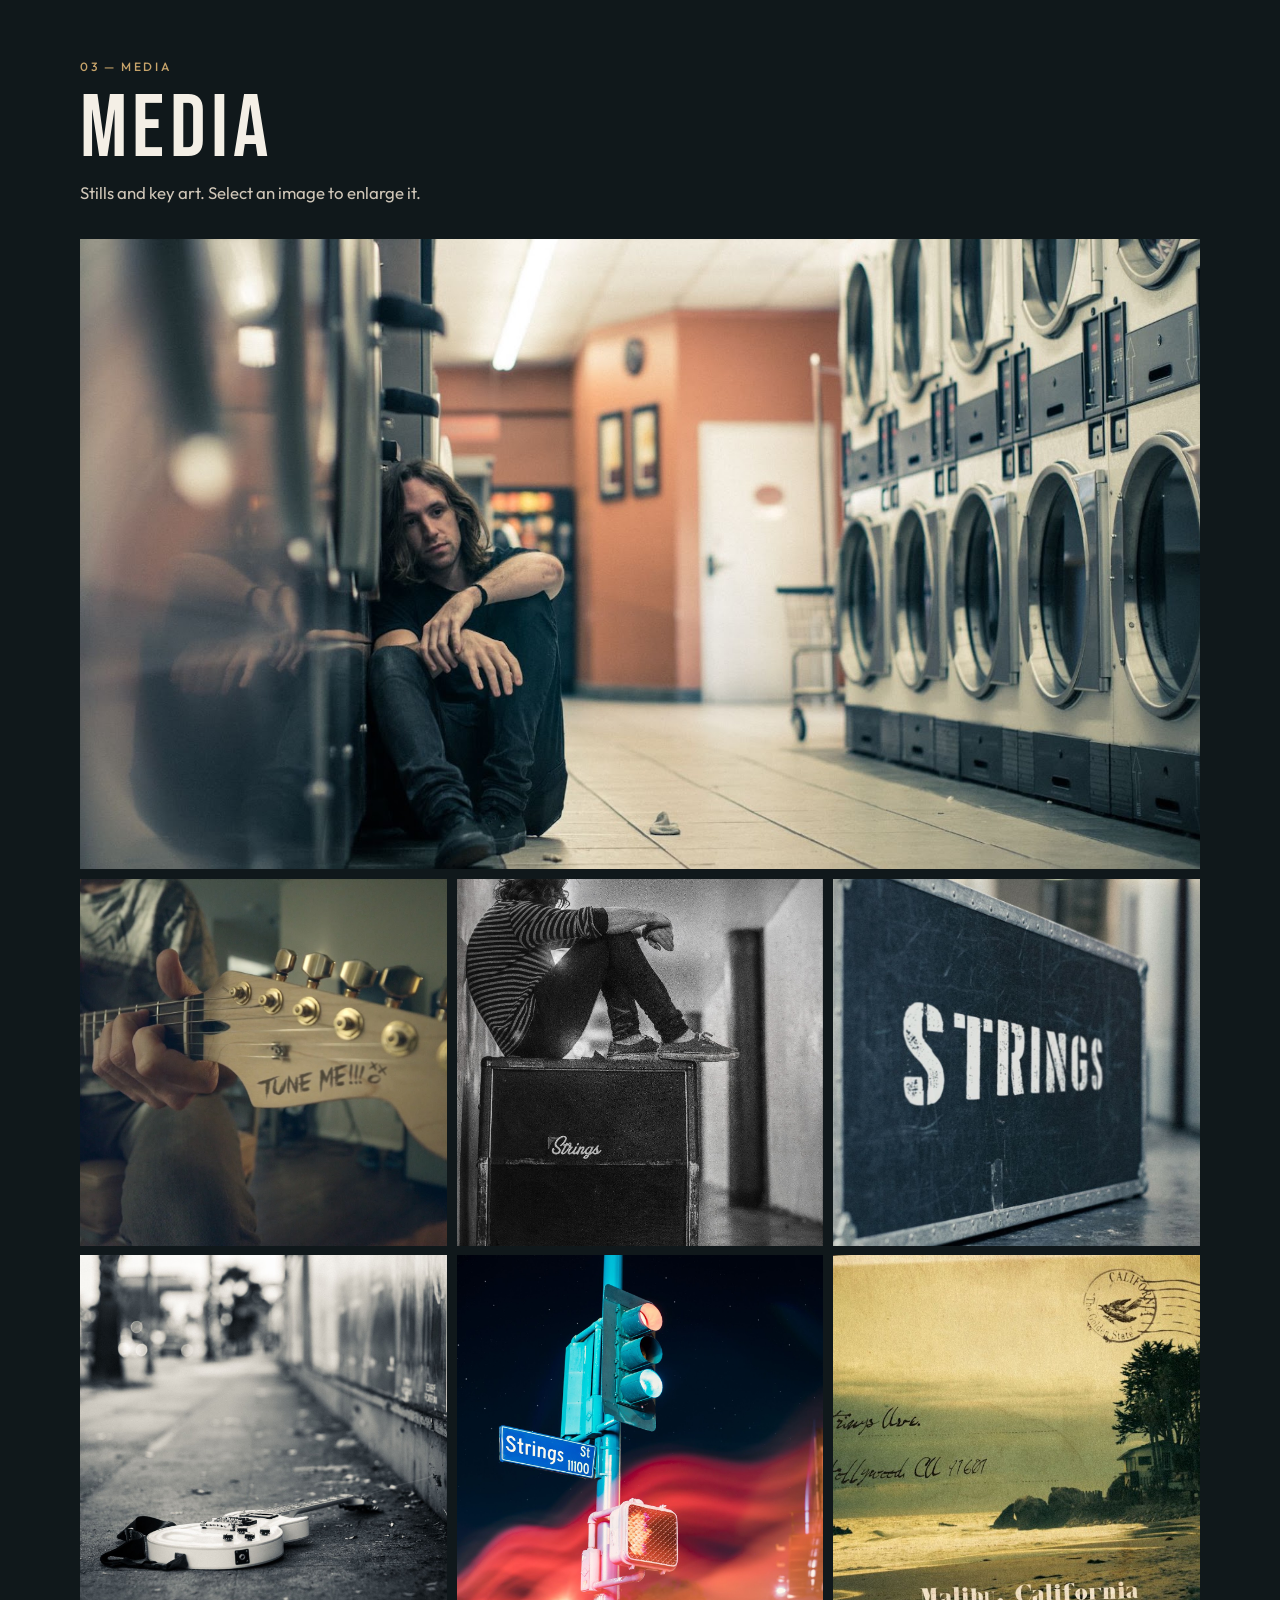
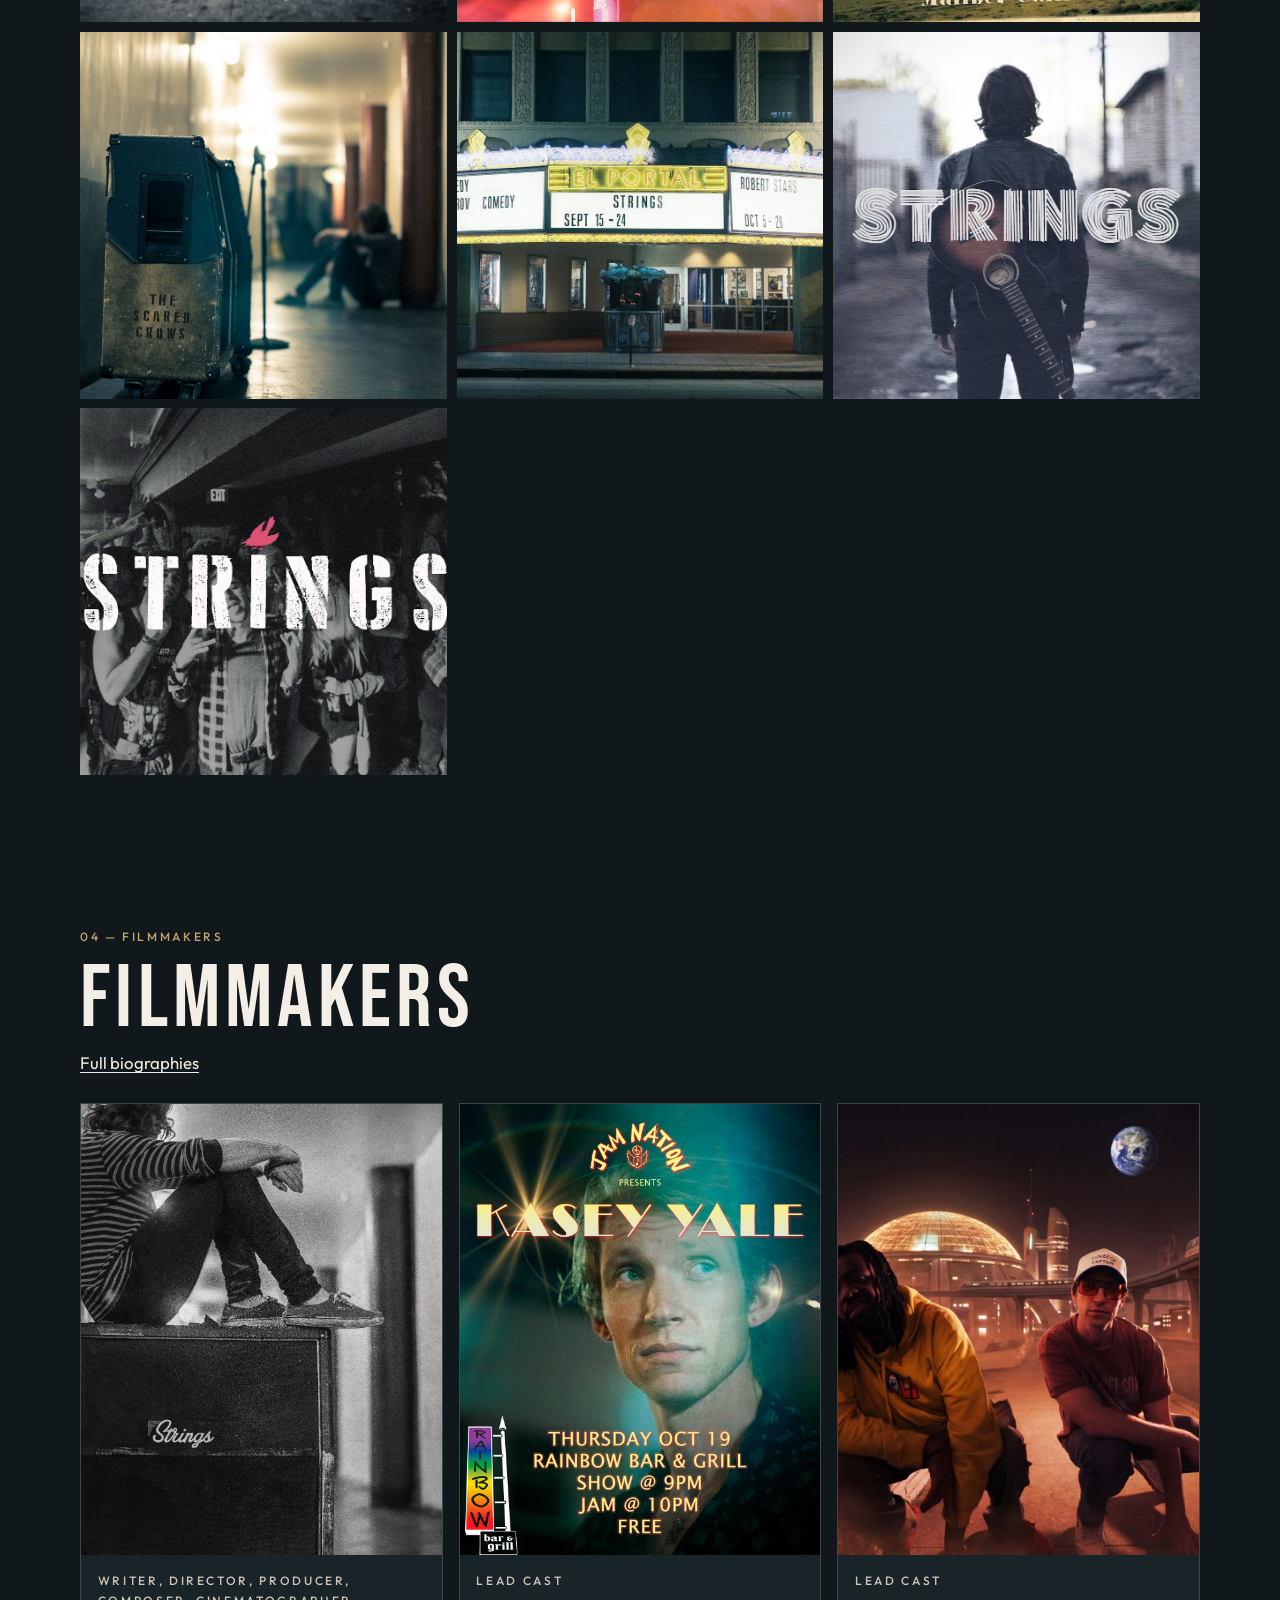
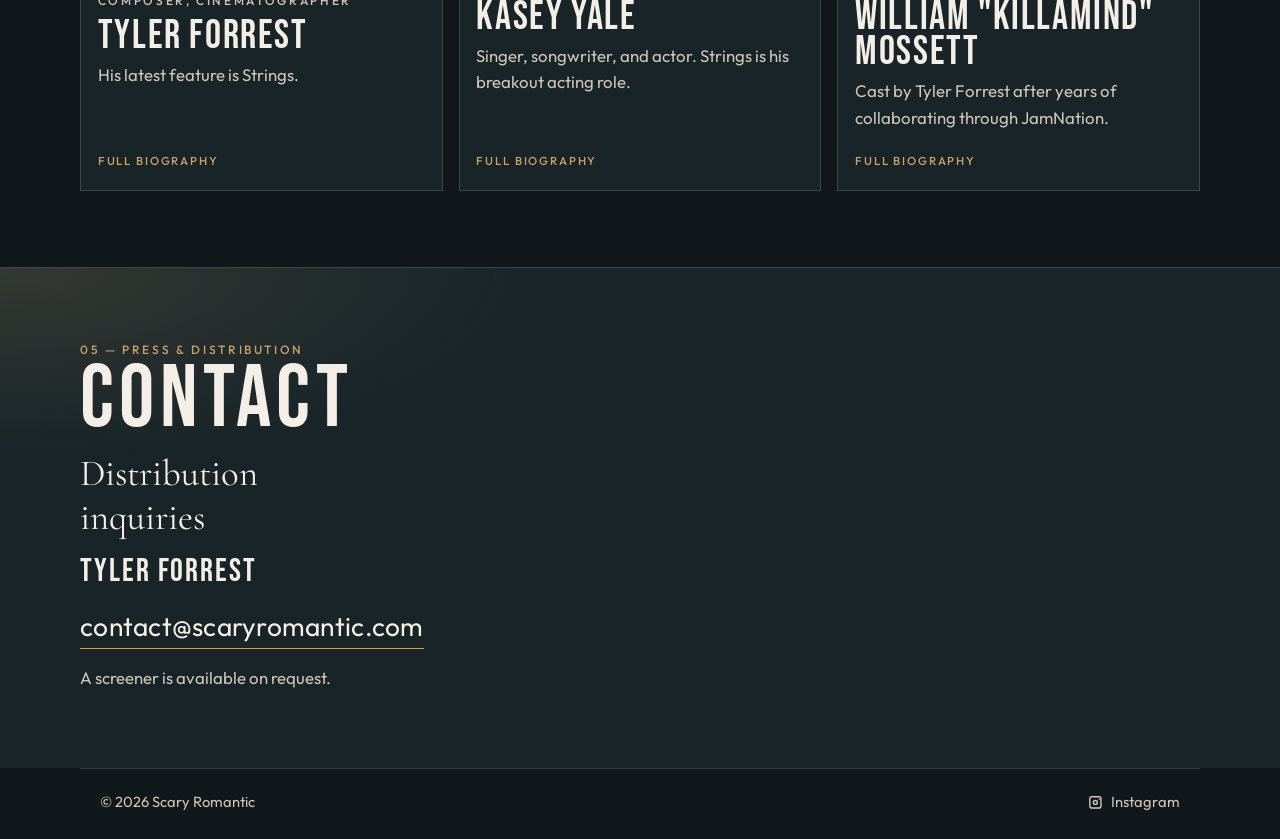
==== commit 78c678b7: "Add a donate page and a header link on every page. Strings can take tax-deductible gifts through Fro" ====
--- a/index.html
+++ b/index.html
@@ -90,6 +90,7 @@
   <a class="skip-link" href="#main">Skip to content</a>
   <header class="site-header">
     <a class="wordmark" href="#top">Strings</a>
+    <a class="header-donate" href="donate/">Donate to the Project</a>
     <button class="nav-toggle" type="button" aria-expanded="false" aria-controls="site-nav">
       <span class="nav-toggle-bars" aria-hidden="true"></span>
       <span class="visually-hidden">Menu</span>
--- a/css/styles.css
+++ b/css/styles.css
@@ -8,7 +8,7 @@
   --brass-deep: #8c6d3e;
   --line: rgba(244, 239, 230, 0.16);
   --shadow: 0 30px 80px rgba(0, 0, 0, 0.45);
-  --header: 4.25rem;
+  --header: calc(8rem + env(safe-area-inset-top));
   --measure: 68ch;
   --serif: "Cormorant Garamond", "Palatino Linotype", Palatino, serif;
   --sans: "Outfit", "Avenir Next", "Segoe UI", sans-serif;
@@ -88,13 +88,17 @@
   position: fixed;
   inset: 0 0 auto 0;
   z-index: 30;
-  display: flex;
+  display: grid;
+  grid-template-columns: minmax(0, 1fr) auto;
+  grid-template-areas:
+    "mark toggle"
+    "donate donate";
   align-items: center;
-  justify-content: space-between;
-  gap: 1rem;
+  column-gap: 0.75rem;
+  row-gap: 0.65rem;
   min-height: var(--header);
-  padding: 0.75rem max(1.25rem, env(safe-area-inset-right)) 0.75rem max(1.25rem, env(safe-area-inset-left));
-  background: linear-gradient(180deg, rgba(16, 24, 27, 0.78), rgba(16, 24, 27, 0));
+  padding: max(0.75rem, env(safe-area-inset-top)) max(1.25rem, env(safe-area-inset-right)) 0.75rem max(1.25rem, env(safe-area-inset-left));
+  background: linear-gradient(180deg, rgba(16, 24, 27, 0.92) 0%, rgba(16, 24, 27, 0.78) 55%, rgba(16, 24, 27, 0));
   border-bottom: 1px solid transparent;
   transition: background 0.2s ease, border-color 0.2s ease;
 }
@@ -118,9 +122,19 @@
 }
 
 .wordmark,
-.nav-toggle {
+.nav-toggle,
+.header-donate {
   position: relative;
   z-index: 40;
+}
+
+.wordmark {
+  grid-area: mark;
+}
+
+.nav-toggle {
+  grid-area: toggle;
+  justify-self: end;
 }
 
 .wordmark {
@@ -135,6 +149,34 @@
 
 .wordmark:hover {
   color: var(--cream);
+}
+
+.header-donate {
+  grid-area: donate;
+  display: flex;
+  align-items: center;
+  justify-content: center;
+  width: 100%;
+  min-height: 3rem;
+  padding: 0.7rem 0.9rem;
+  border-radius: 999px;
+  background: var(--cream);
+  color: var(--ink);
+  box-shadow: 0 10px 28px rgba(0, 0, 0, 0.28);
+  text-decoration: none;
+  text-align: center;
+  text-transform: uppercase;
+  font-size: 0.78rem;
+  font-weight: 600;
+  letter-spacing: 0.12em;
+  line-height: 1.15;
+}
+
+.header-donate:hover,
+.header-donate:active,
+.header-donate[aria-current="page"] {
+  background: var(--brass);
+  color: var(--ink);
 }
 
 .nav-toggle {
@@ -203,7 +245,7 @@
   align-items: flex-start;
   justify-content: center;
   gap: 0.15rem;
-  padding: 5.5rem max(1.5rem, env(safe-area-inset-right)) 2rem max(1.75rem, env(safe-area-inset-left));
+  padding: calc(var(--header) + 1.15rem) max(1.5rem, env(safe-area-inset-right)) calc(2rem + env(safe-area-inset-bottom)) max(1.75rem, env(safe-area-inset-left));
   z-index: 25;
   overflow-y: auto;
 }
@@ -241,14 +283,39 @@
   fill: currentColor;
 }
 
-@media (min-width: 900px) {
+@media (min-width: 1180px) {
+  :root {
+    --header: calc(4.25rem + env(safe-area-inset-top));
+  }
+
+  .site-header {
+    display: flex;
+    flex-wrap: nowrap;
+    column-gap: 1rem;
+    row-gap: 0;
+    background: linear-gradient(180deg, rgba(16, 24, 27, 0.78), rgba(16, 24, 27, 0));
+  }
+
   .nav-toggle {
     display: none;
+  }
+
+  .header-donate {
+    order: 3;
+    width: auto;
+    flex: 0 0 auto;
+    min-height: 2.45rem;
+    margin-left: 0.35rem;
+    padding: 0.45rem 0.95rem;
+    font-size: 0.68rem;
+    letter-spacing: 0.13em;
+    white-space: nowrap;
   }
 
   .site-nav,
   .site-nav.is-open {
     display: flex;
+    order: 2;
     position: static;
     inset: auto;
     background: transparent;
@@ -256,6 +323,7 @@
     align-items: center;
     justify-content: flex-end;
     gap: 1.15rem;
+    margin-left: auto;
     padding: 0;
   }
 
@@ -414,7 +482,8 @@
   color: var(--ink);
 }
 
-.button-primary:hover {
+.button-primary:hover,
+.button-primary:active {
   background: var(--brass);
   color: var(--ink);
 }
@@ -1031,6 +1100,182 @@
   line-height: 1;
 }
 
+.donate-hero {
+  padding-top: calc(var(--header) + 1.15rem);
+  padding-bottom: 0;
+}
+
+.donate-hero h1 {
+  max-width: 9.2em;
+  font-size: clamp(3.15rem, 13vw, 5.8rem);
+  line-height: 0.88;
+}
+
+.donate-layout {
+  display: grid;
+  gap: 1.35rem;
+}
+
+.donate-copy {
+  margin: 0;
+  max-width: 40rem;
+  font-family: var(--serif);
+  font-size: clamp(1.28rem, 4.4vw, 1.8rem);
+  font-weight: 500;
+  line-height: 1.32;
+  color: var(--cream);
+}
+
+.donate-amount {
+  font-family: var(--display);
+  font-weight: 400;
+  letter-spacing: 0.04em;
+  font-size: 1.28em;
+  line-height: 0.9;
+  color: var(--brass);
+}
+
+.donate-tax {
+  margin: 0.9rem 0 0;
+  max-width: 42rem;
+  color: var(--cream-dim);
+  font-size: 1rem;
+  line-height: 1.55;
+}
+
+.donate-pay {
+  display: grid;
+  gap: 0.95rem;
+  align-content: start;
+  padding: 1.05rem;
+  background:
+    linear-gradient(165deg, rgba(198, 163, 106, 0.2), transparent 58%),
+    var(--ink-2);
+  border: 1px solid var(--line);
+}
+
+.button-donate {
+  width: 100%;
+  min-height: 3.75rem;
+  padding: 1rem 1.25rem;
+  font-size: 0.95rem;
+  letter-spacing: 0.15em;
+}
+
+.button-donate[aria-disabled="true"] {
+  cursor: default;
+}
+
+.donate-qr {
+  margin: 0;
+  display: grid;
+  justify-items: center;
+  gap: 0.55rem;
+}
+
+.donate-qr[hidden] {
+  display: none;
+}
+
+.donate-qr img {
+  width: min(220px, 68vw);
+  height: auto;
+  padding: 0.7rem;
+  background: #fff;
+  border: 1px solid rgba(16, 24, 27, 0.08);
+}
+
+.donate-qr figcaption {
+  margin: 0;
+  color: var(--cream-dim);
+  font-size: 0.72rem;
+  letter-spacing: 0.14em;
+  text-transform: uppercase;
+  text-align: center;
+}
+
+.donate-block {
+  padding-top: 0.25rem;
+}
+
+.donate-block + .donate-block {
+  padding-top: 1.5rem;
+  border-top: 1px solid var(--line);
+}
+
+.donate-heading {
+  font-family: var(--display);
+  font-weight: 400;
+  letter-spacing: 0.05em;
+  text-transform: uppercase;
+  font-size: clamp(2.15rem, 8vw, 3.15rem);
+  line-height: 0.92;
+  margin: 0.2rem 0 0;
+}
+
+.donate-facts {
+  display: grid;
+  gap: 0.85rem;
+  margin: 1rem 0 0;
+}
+
+.donate-facts div {
+  display: grid;
+  gap: 0.12rem;
+  padding-top: 0.75rem;
+  border-top: 1px solid var(--line);
+}
+
+.donate-facts dt {
+  color: var(--brass);
+  font-size: 0.72rem;
+  letter-spacing: 0.16em;
+  text-transform: uppercase;
+}
+
+.donate-facts dd {
+  margin: 0;
+  font-size: 1.05rem;
+  line-height: 1.45;
+}
+
+.donate-contact .contact-email {
+  padding: 0.45rem 0;
+  min-height: 2.75rem;
+}
+
+@media (min-width: 860px) {
+  .donate-layout {
+    grid-template-columns: minmax(0, 1.45fr) minmax(250px, 0.72fr);
+    column-gap: 2.25rem;
+    row-gap: 1.75rem;
+    align-items: start;
+  }
+
+  .donate-intro {
+    grid-column: 1;
+    grid-row: 1;
+  }
+
+  .donate-pay {
+    grid-column: 2;
+    grid-row: 1 / span 2;
+    position: sticky;
+    top: calc(var(--header) + 1rem);
+    padding: 1.35rem;
+  }
+
+  .donate-more {
+    grid-column: 1;
+    grid-row: 2;
+  }
+
+  .button-donate {
+    min-height: 4rem;
+    font-size: 1rem;
+  }
+}
+
 @media (prefers-reduced-motion: reduce) {
   html {
     scroll-behavior: auto;
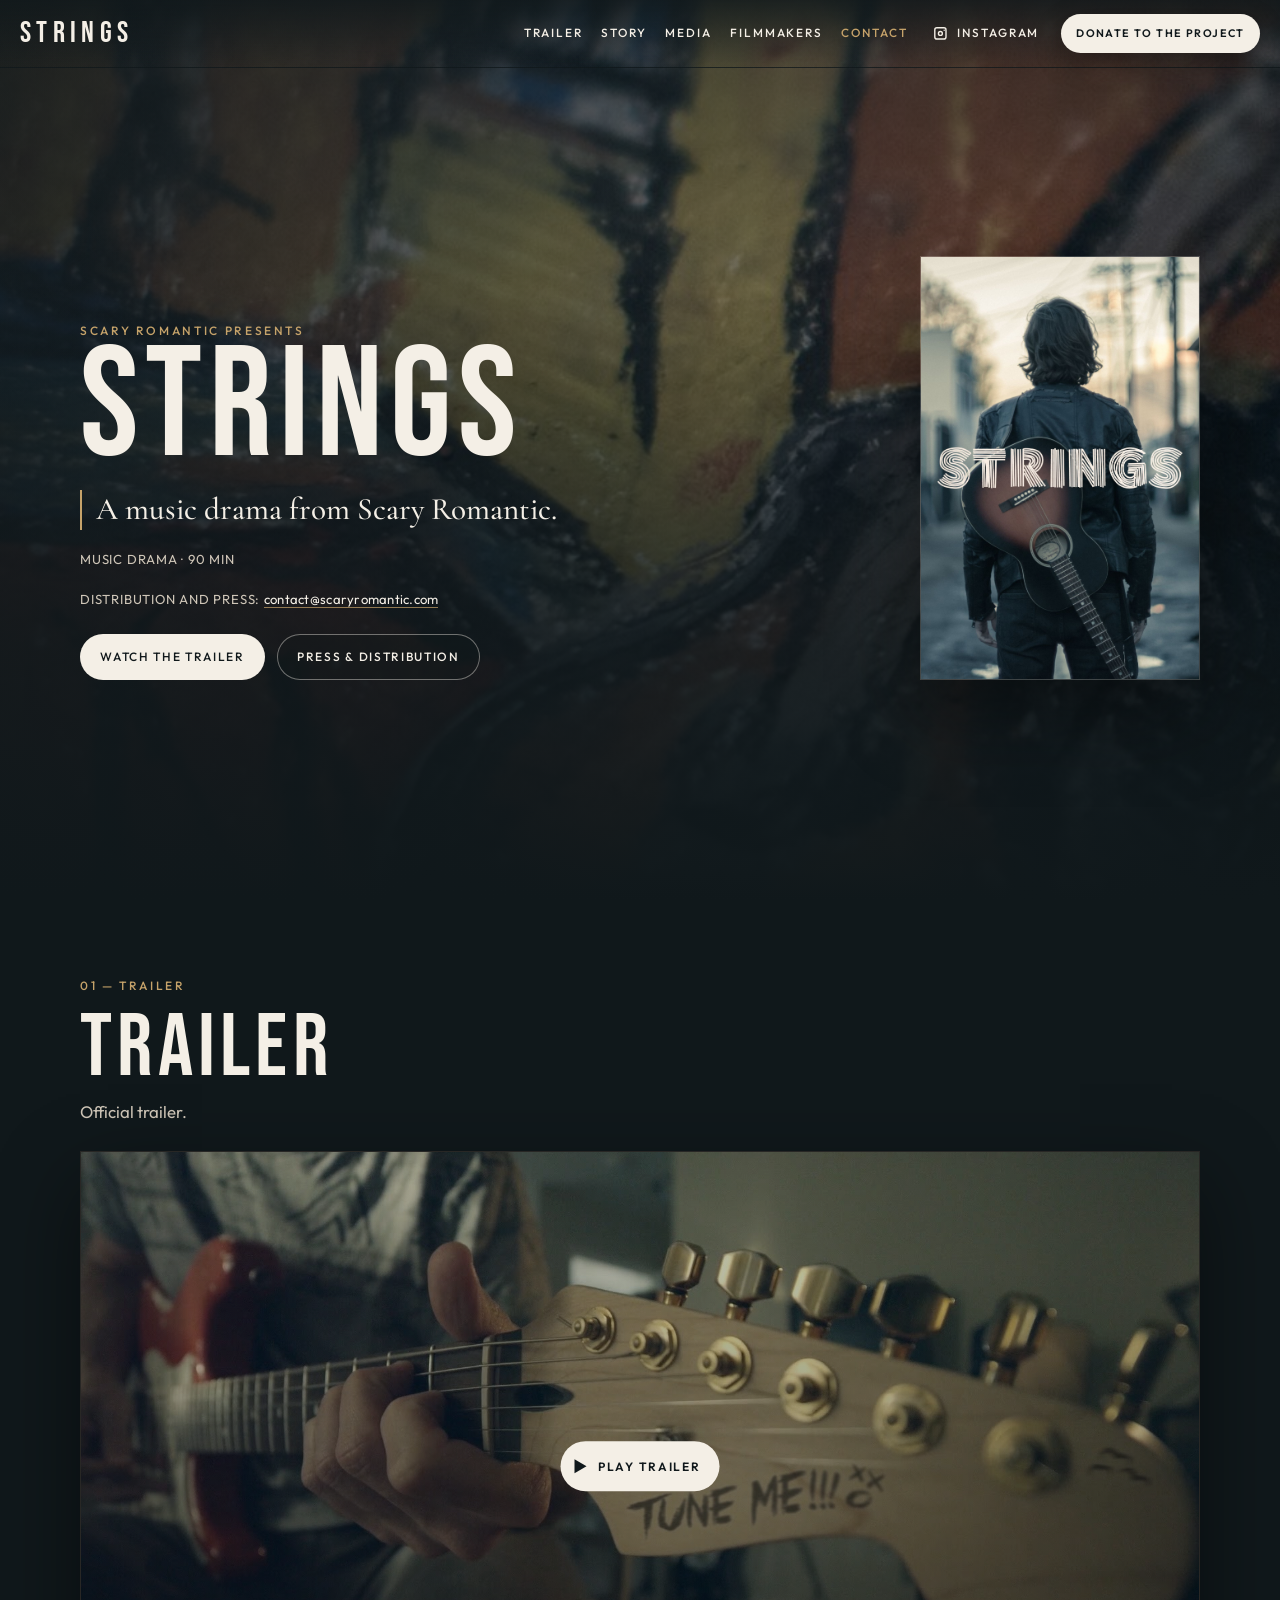
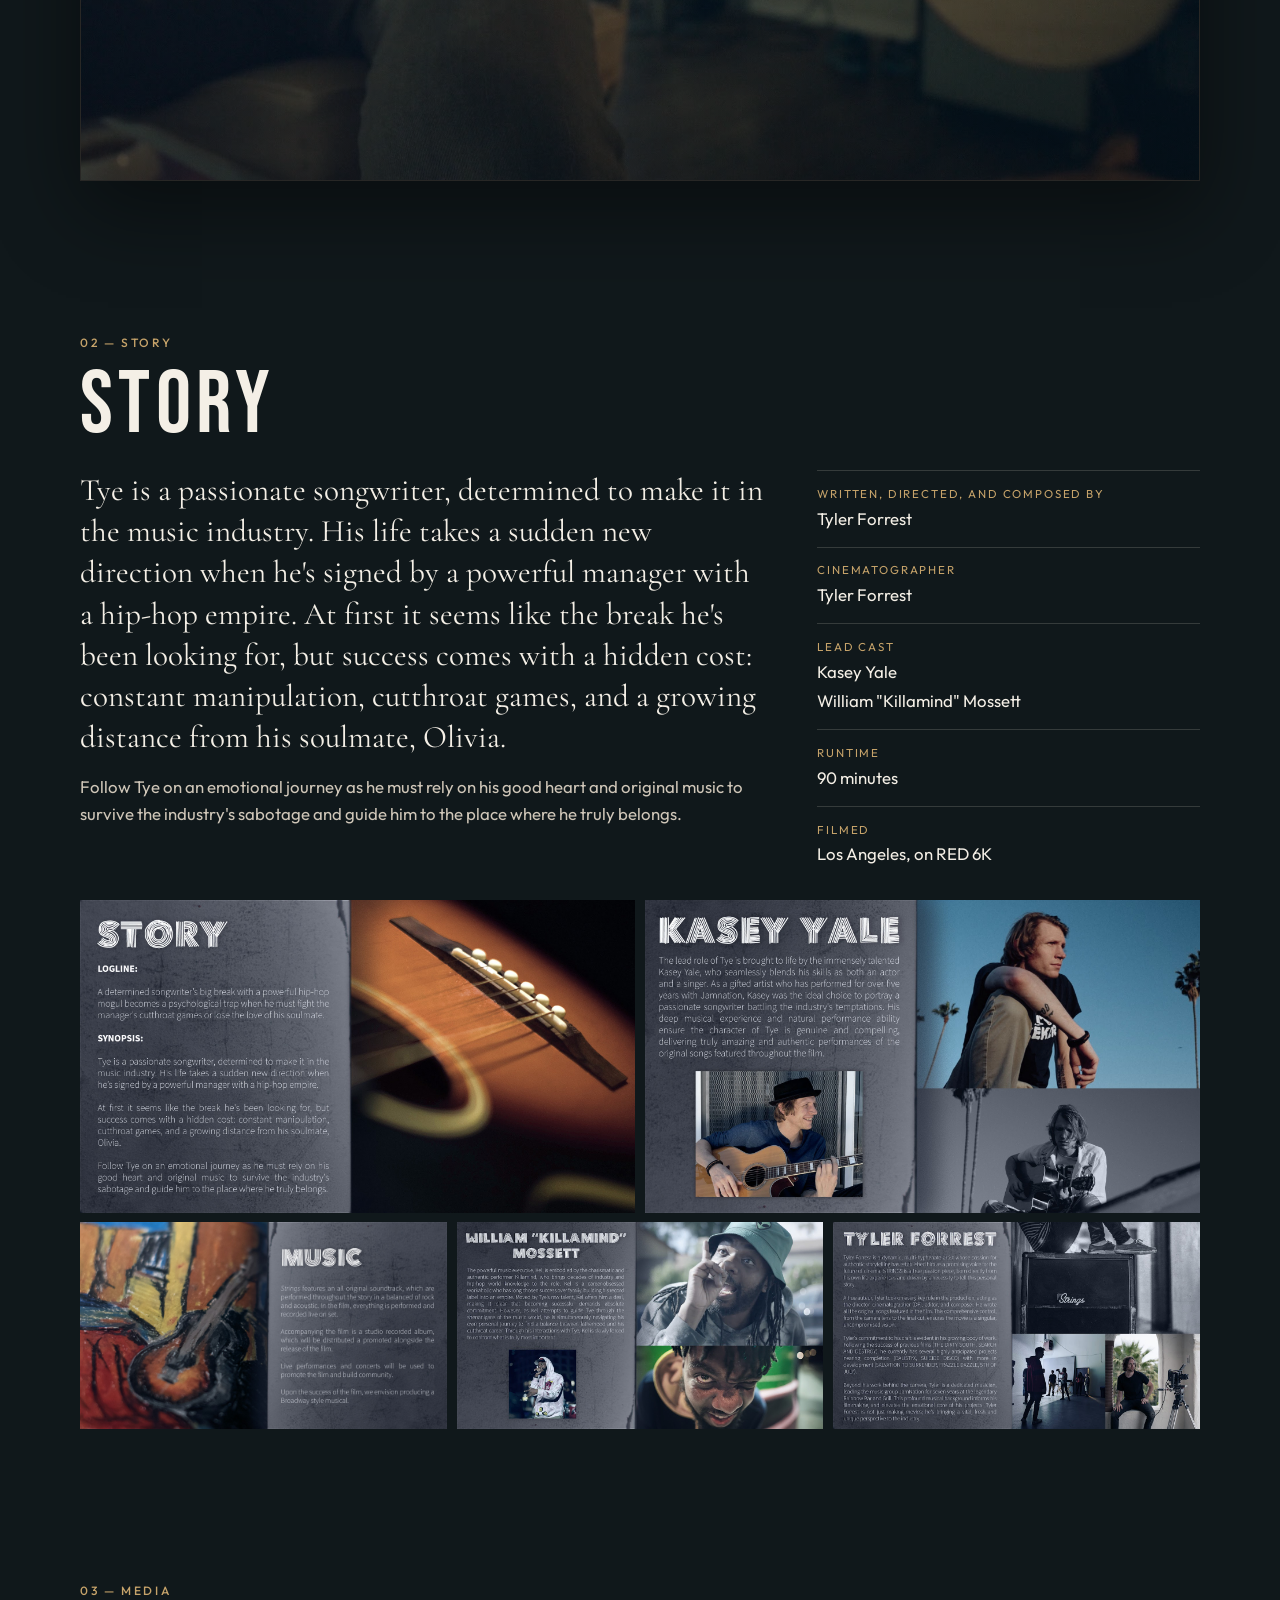
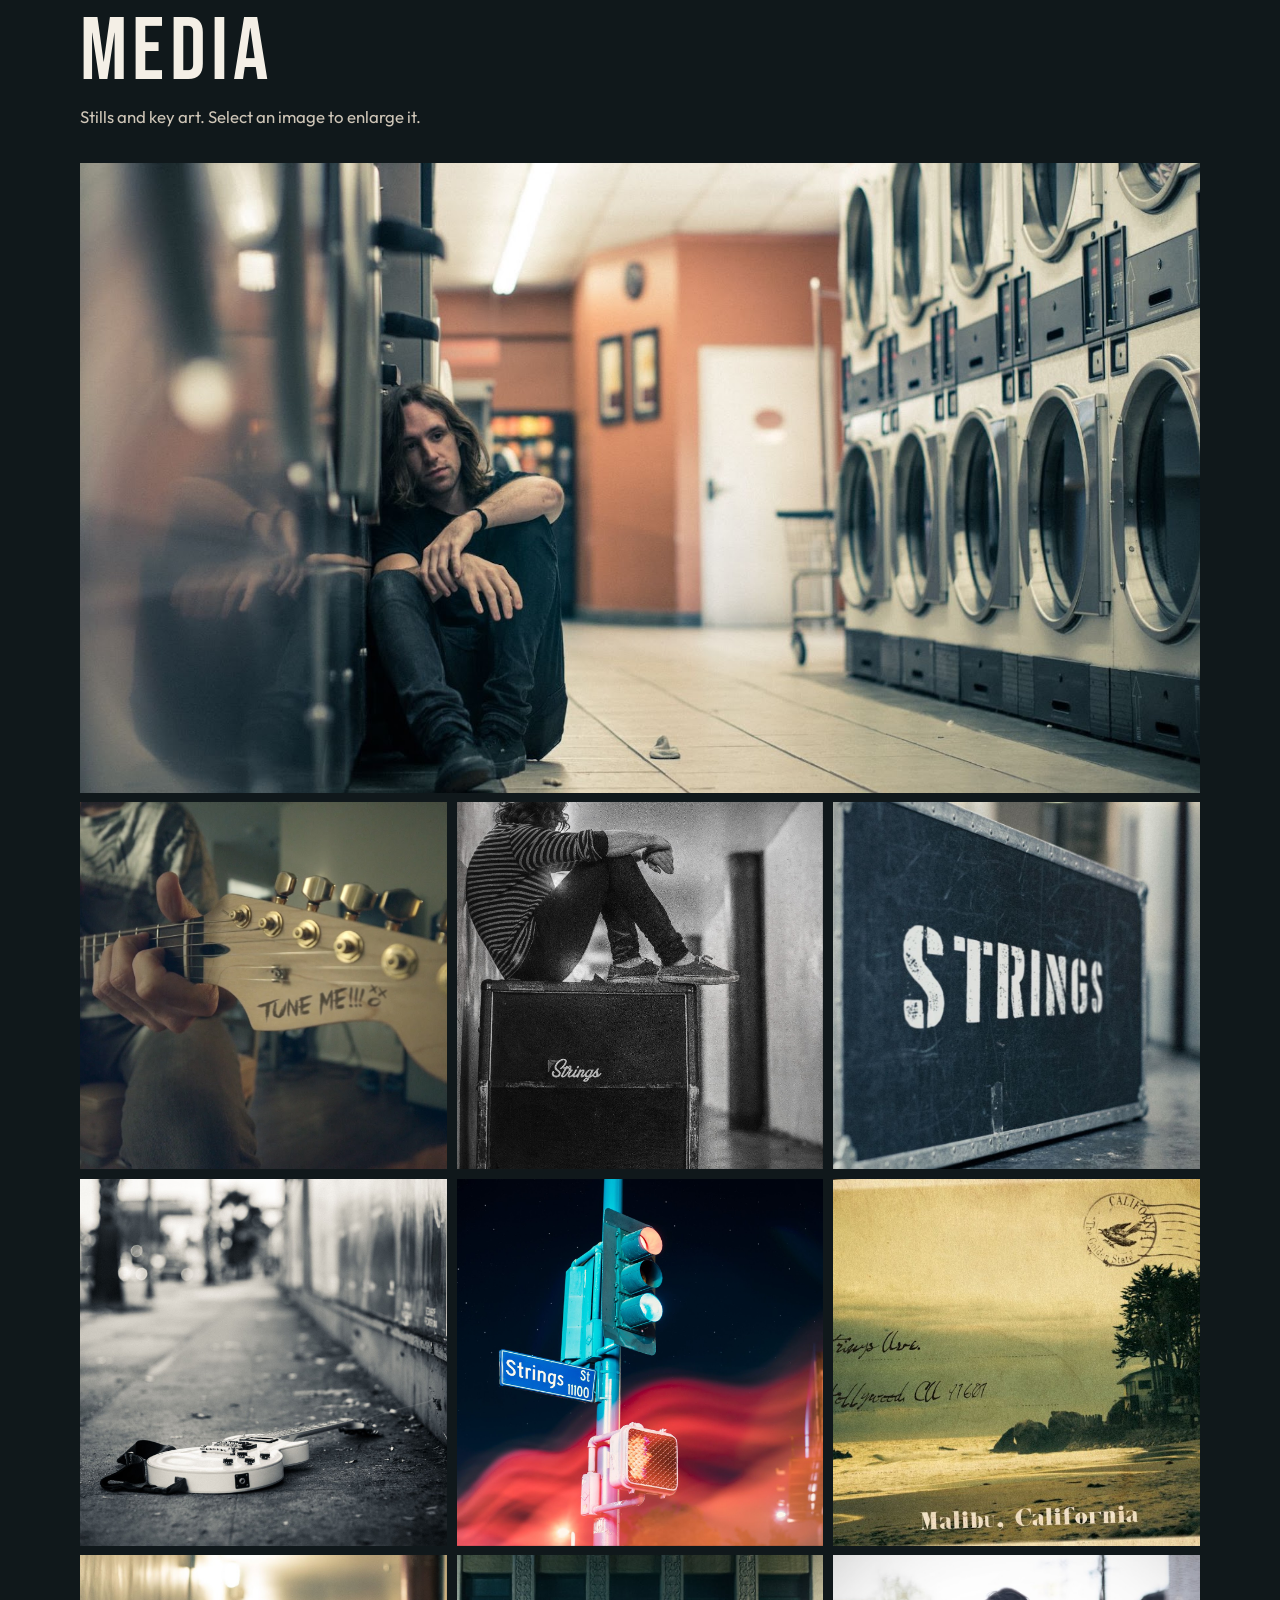
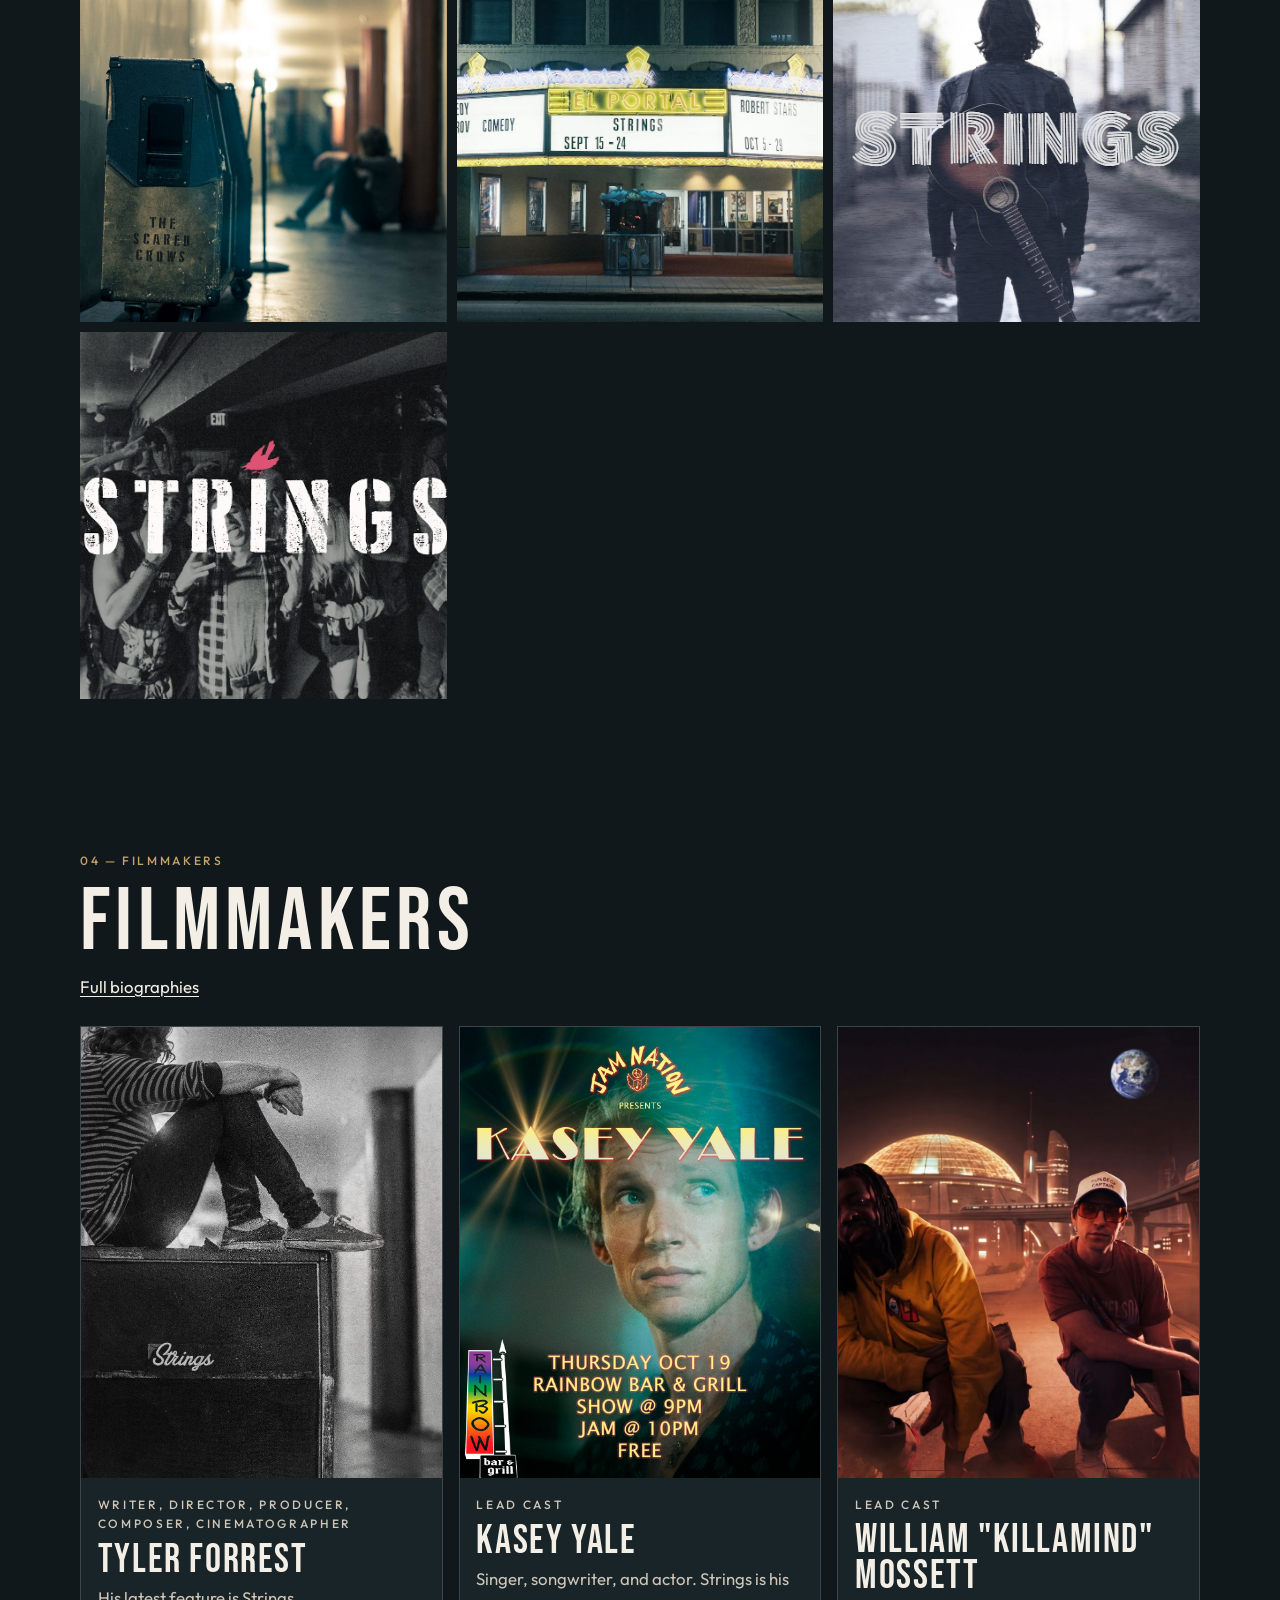
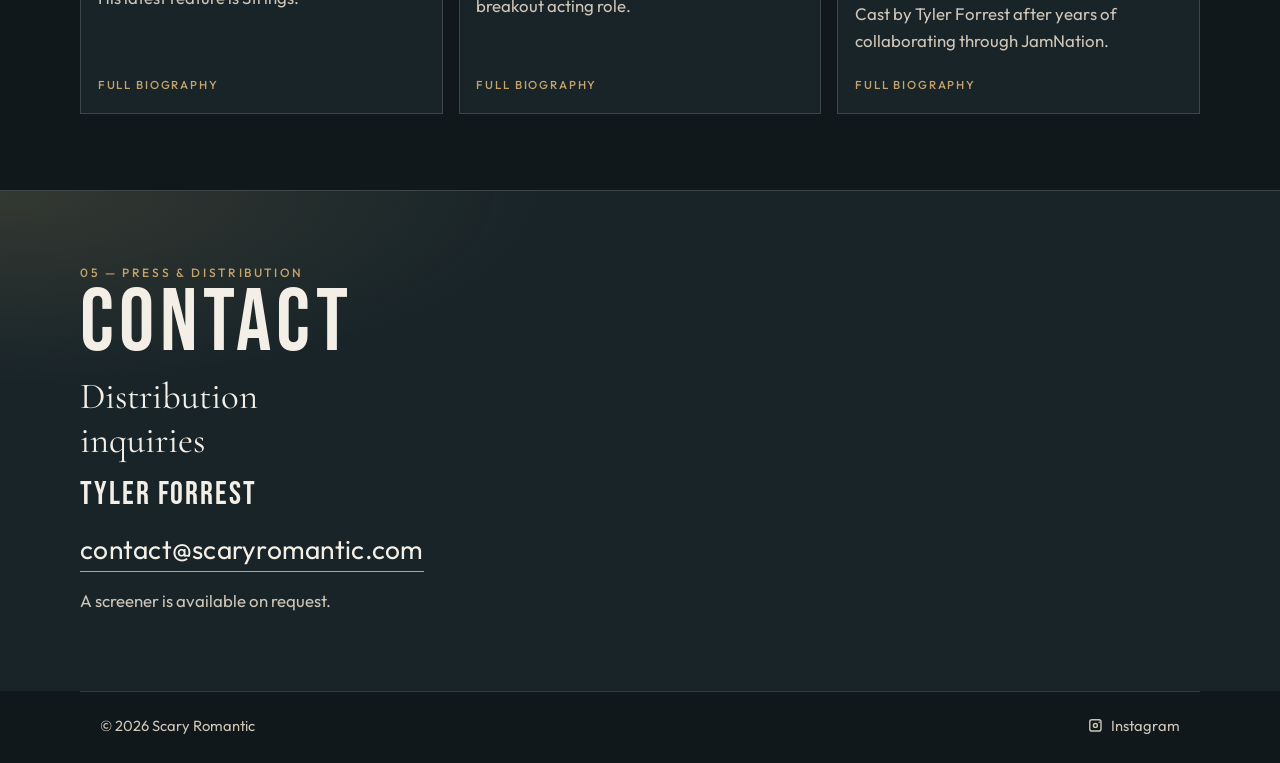
==== commit 34310dc5: "Remove the Songs credit from the home page. Written, directed, and composed by already names Tyler F" ====
--- a/index.html
+++ b/index.html
@@ -166,10 +166,6 @@
             <dd>Tyler Forrest</dd>
           </div>
           <div>
-            <dt>Songs</dt>
-            <dd>Tyler Forrest wrote all of the songs</dd>
-          </div>
-          <div>
             <dt>Lead Cast</dt>
             <dd>Kasey Yale</dd>
             <dd>William "Killamind" Mossett</dd>
--- a/css/styles.css
+++ b/css/styles.css
@@ -104,9 +104,18 @@
 }
 
 .site-header.is-solid {
+  background: transparent;
+  border-bottom-color: var(--line);
+}
+
+.site-header.is-solid::before {
+  content: "";
+  position: absolute;
+  inset: 0;
+  z-index: 0;
   background: rgba(16, 24, 27, 0.92);
-  border-bottom-color: var(--line);
   backdrop-filter: blur(16px);
+  pointer-events: none;
 }
 
 .visually-hidden {
@@ -1100,6 +1109,17 @@
   line-height: 1;
 }
 
+body.donate-page {
+  --header: calc(4.25rem + env(safe-area-inset-top));
+}
+
+@media (max-width: 1179px) {
+  body.donate-page .site-header {
+    grid-template-areas: "mark toggle";
+    row-gap: 0;
+  }
+}
+
 .donate-hero {
   padding-top: calc(var(--header) + 1.15rem);
   padding-bottom: 0;
@@ -1135,12 +1155,48 @@
   color: var(--brass);
 }
 
-.donate-tax {
-  margin: 0.9rem 0 0;
+.donate-trust {
+  padding: 1.15rem 1.05rem 1.3rem;
+  background:
+    linear-gradient(165deg, rgba(198, 163, 106, 0.16), transparent 62%),
+    var(--ink-2);
+  border: 1px solid var(--line);
+}
+
+.donate-trust p {
+  margin: 0.8rem 0 0;
   max-width: 42rem;
   color: var(--cream-dim);
-  font-size: 1rem;
+  font-size: 1.02rem;
   line-height: 1.55;
+}
+
+.donate-trust + .donate-trust {
+  margin-top: 1.75rem;
+}
+
+.donate-trust:has(.donate-anon) > p:first-child {
+  margin-top: 0;
+}
+
+.donate-trust .donate-anon {
+  margin-top: 0.4rem;
+  font-size: 0.92rem;
+  line-height: 1.45;
+}
+
+.donate-trust .text-link {
+  display: inline-flex;
+  align-items: center;
+  max-width: 100%;
+  min-height: 2.75rem;
+  margin-top: 0.15rem;
+  line-height: 1.35;
+}
+
+.donate-trust + .donate-block {
+  margin-top: 1.75rem;
+  padding-top: 0.35rem;
 }
 
 .donate-pay {
